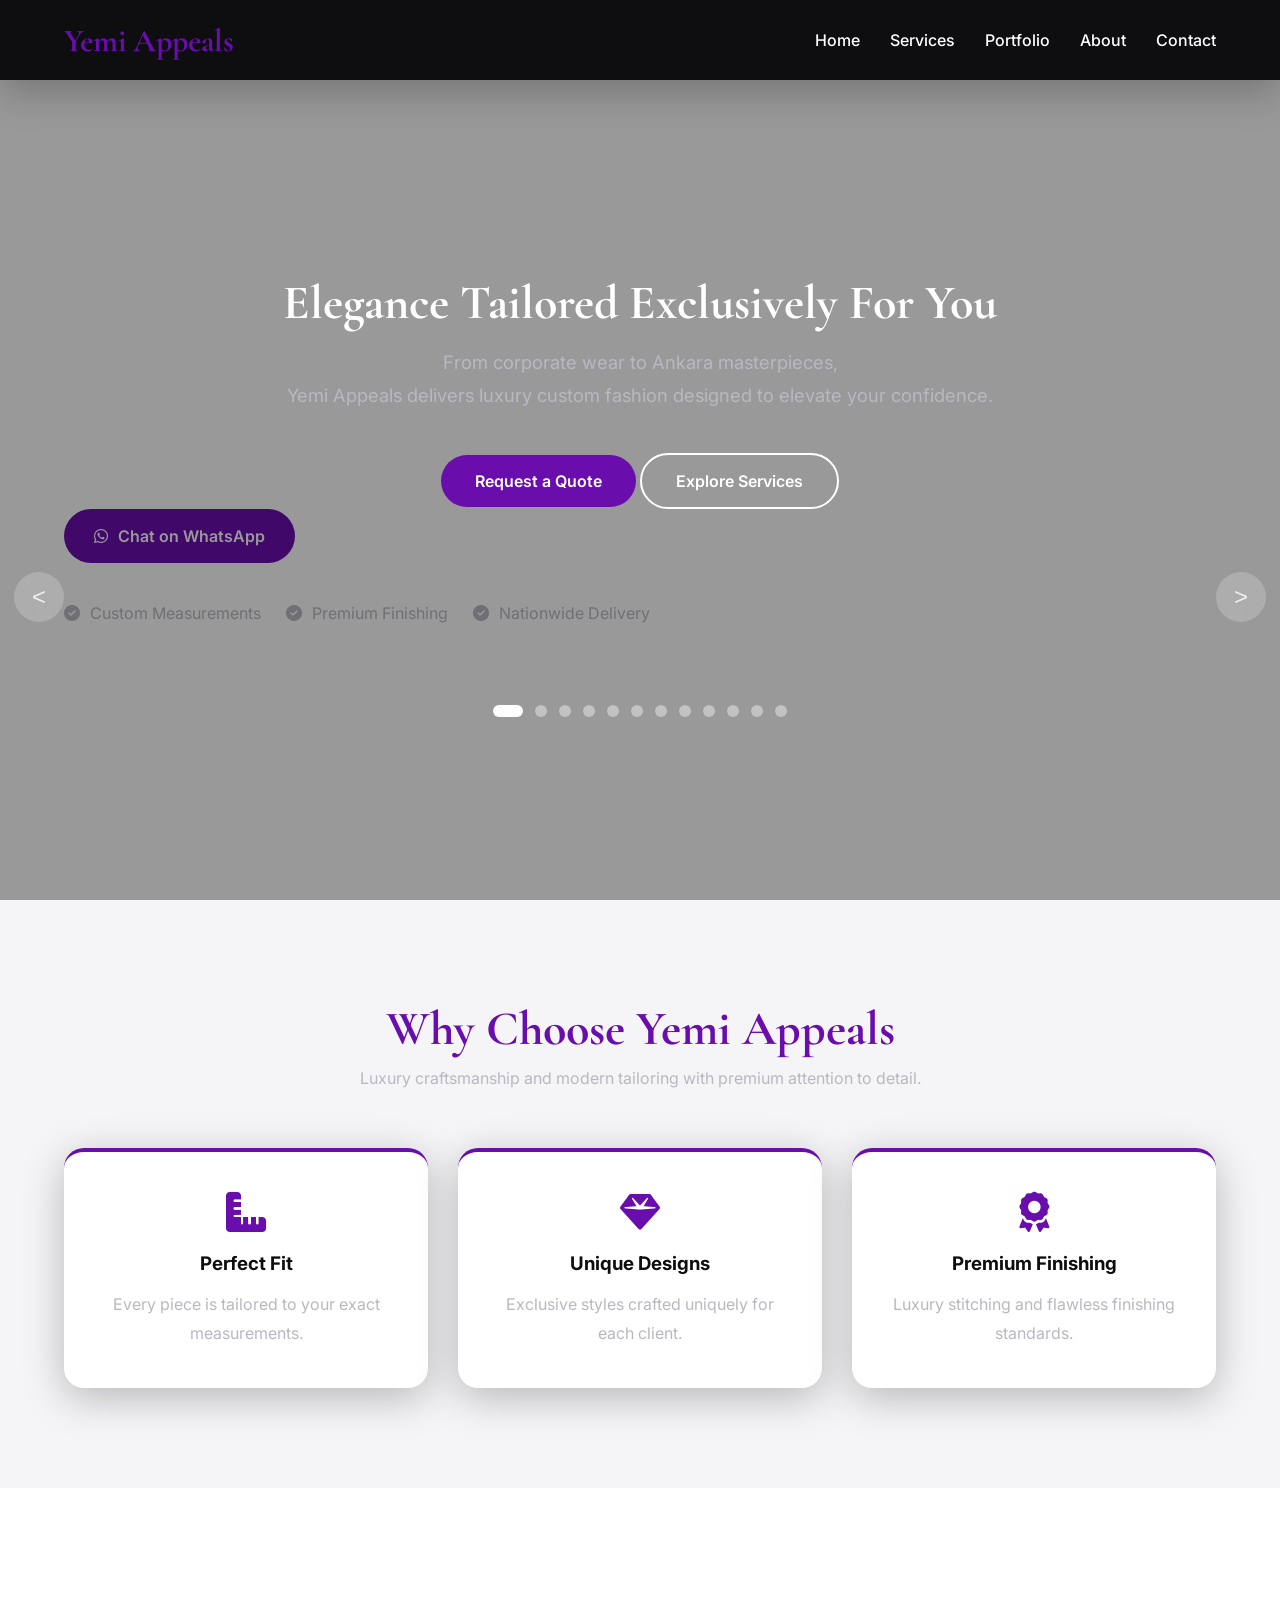
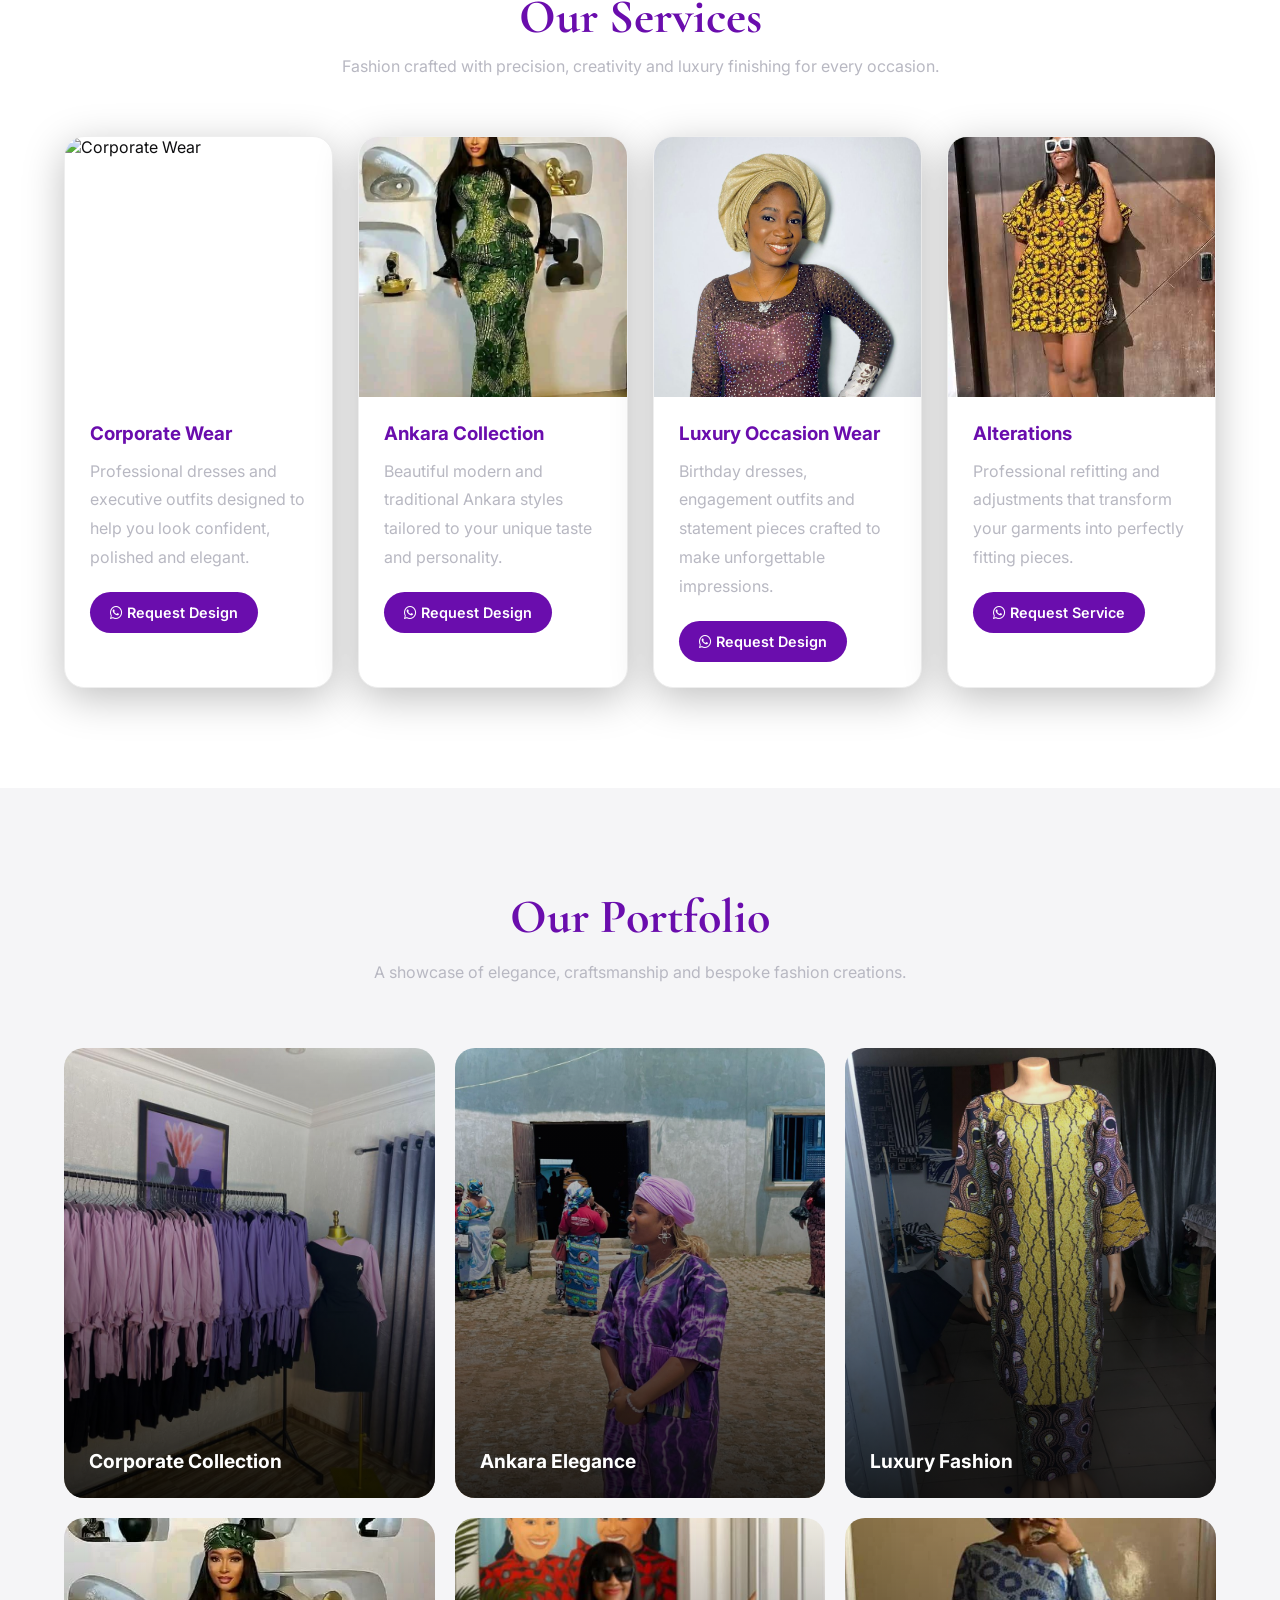
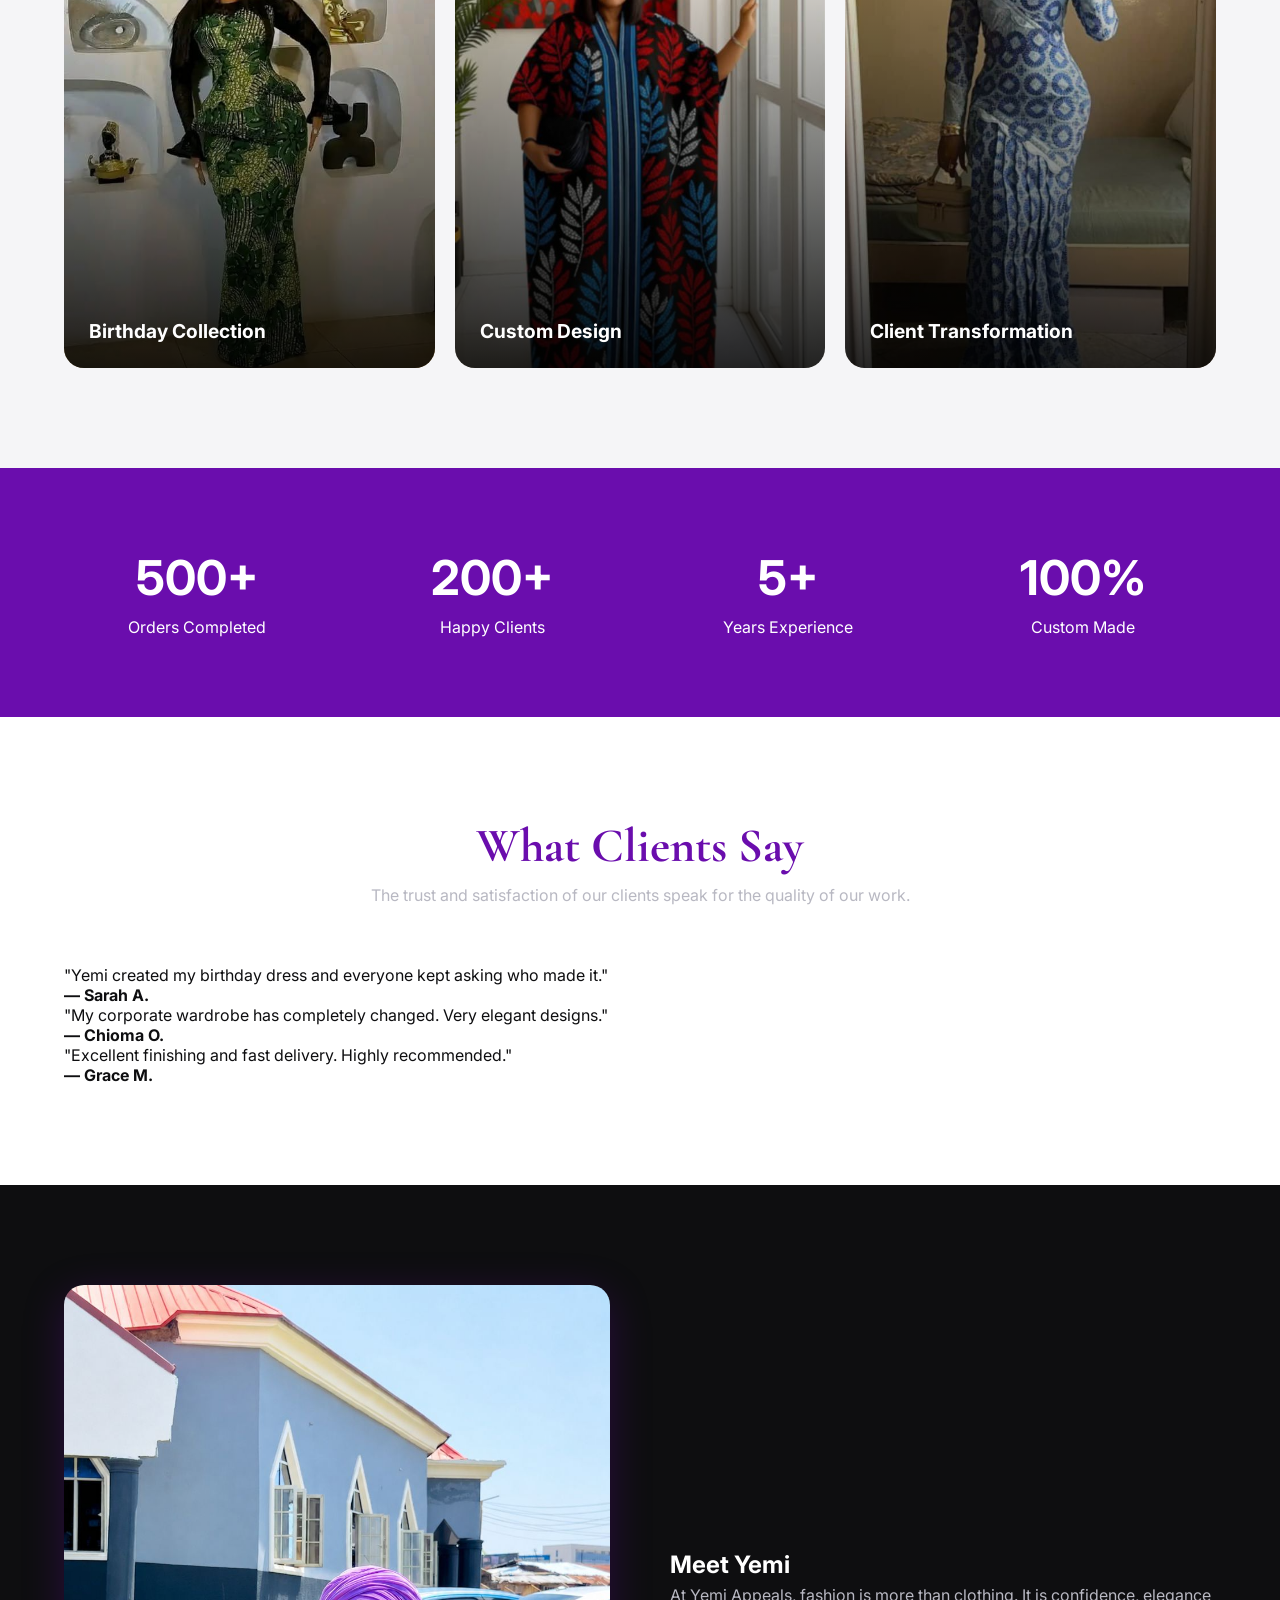
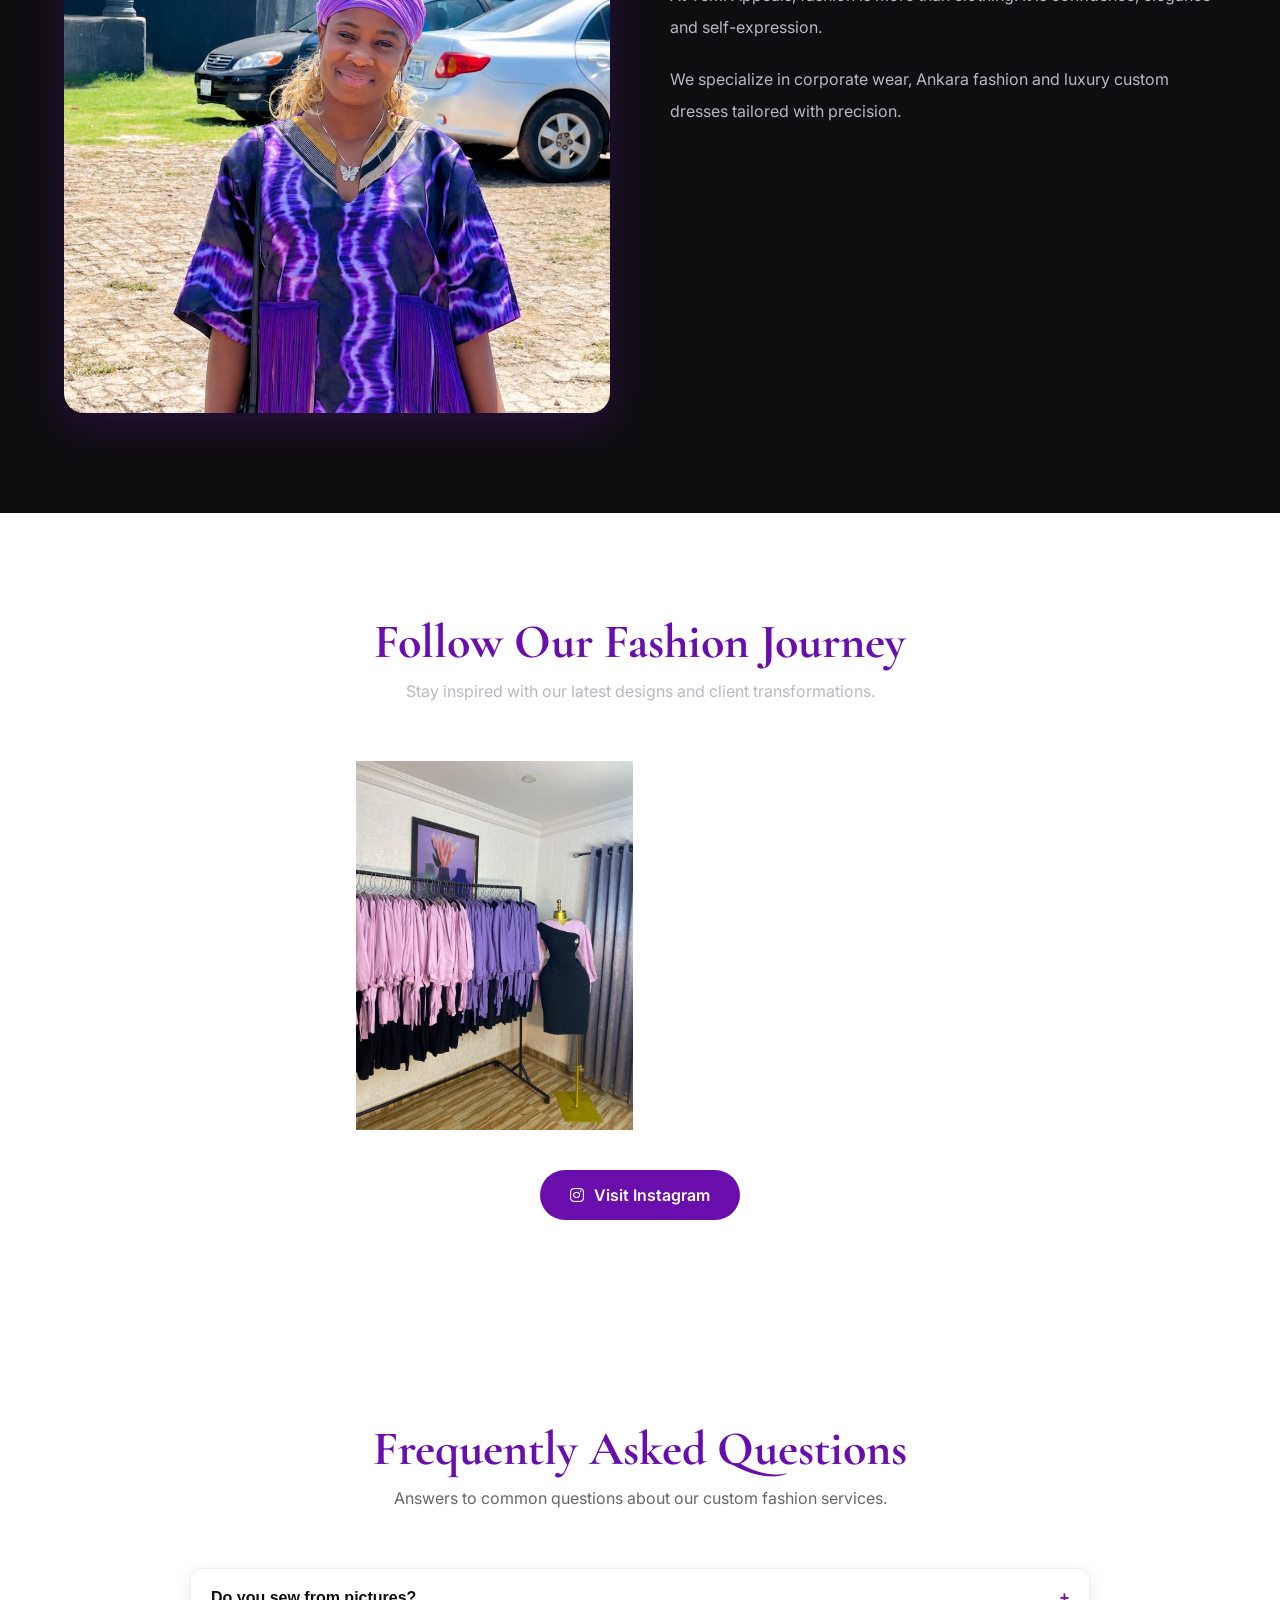
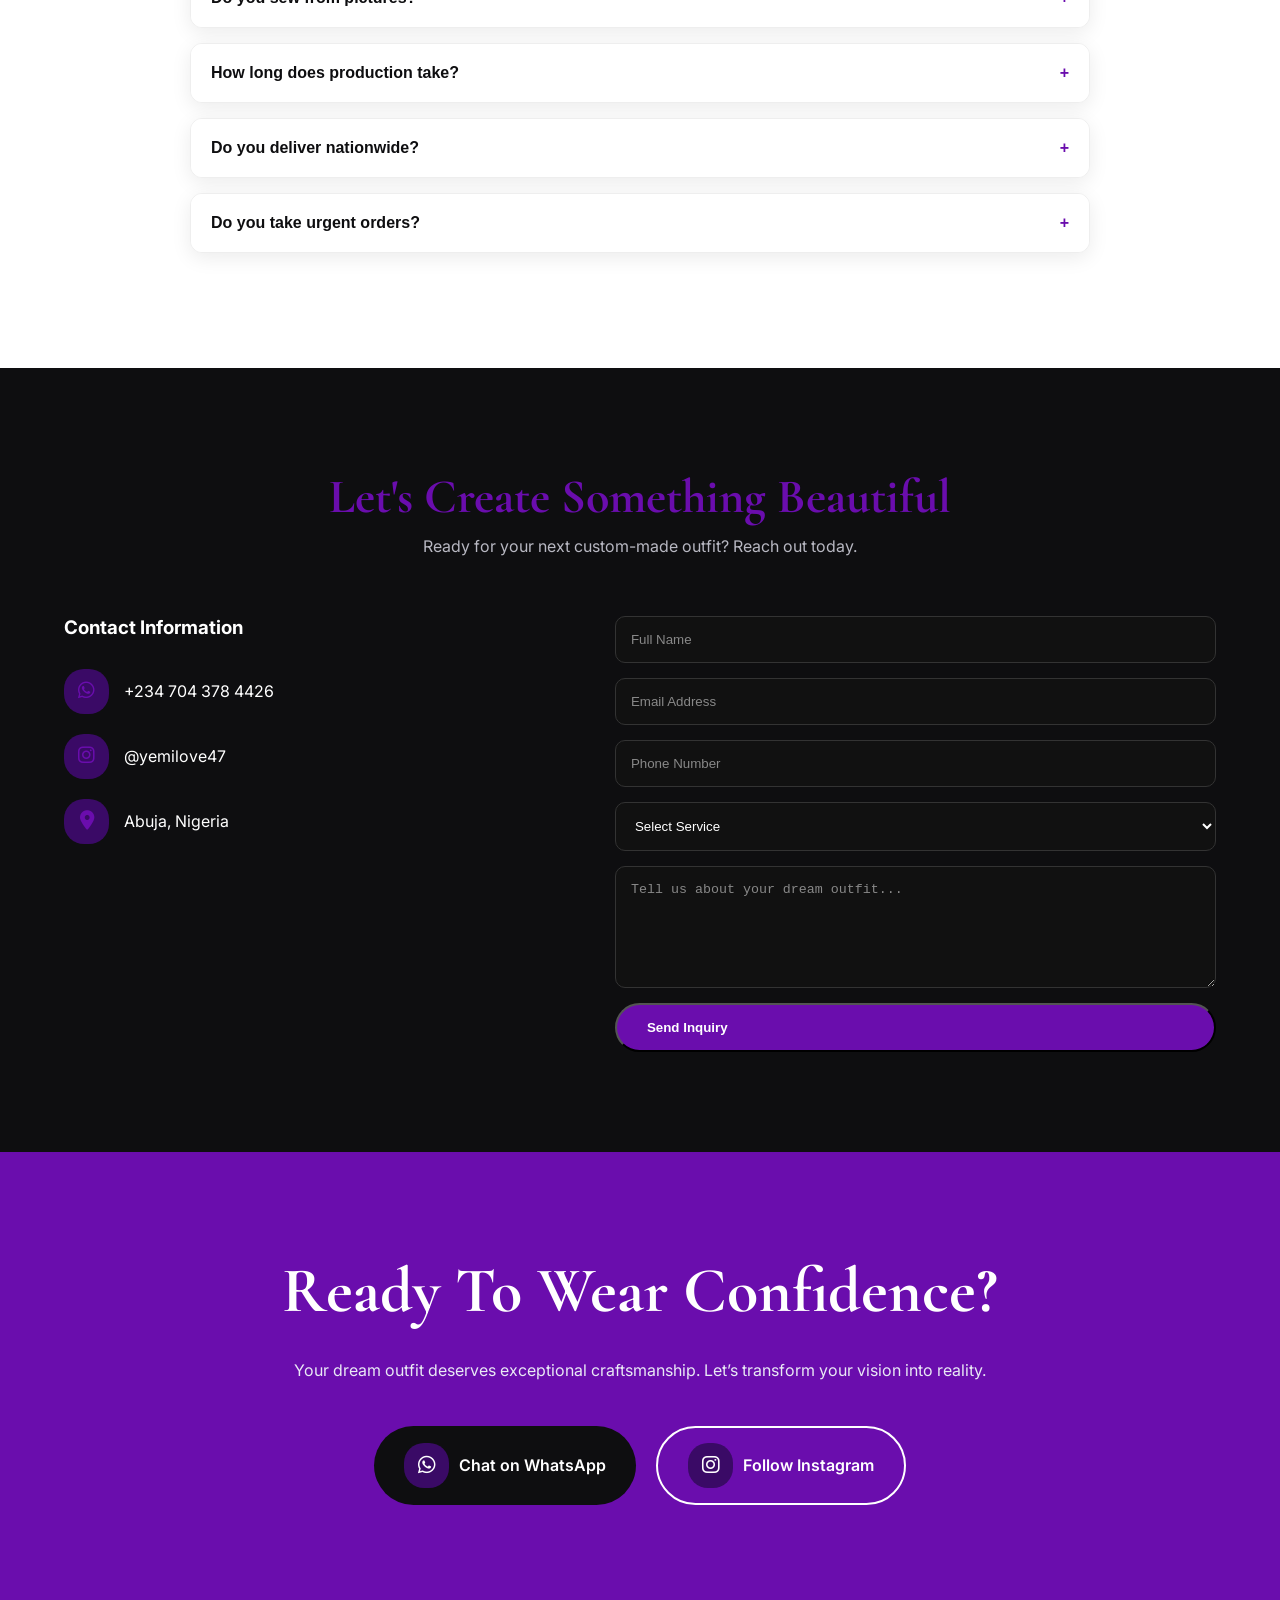
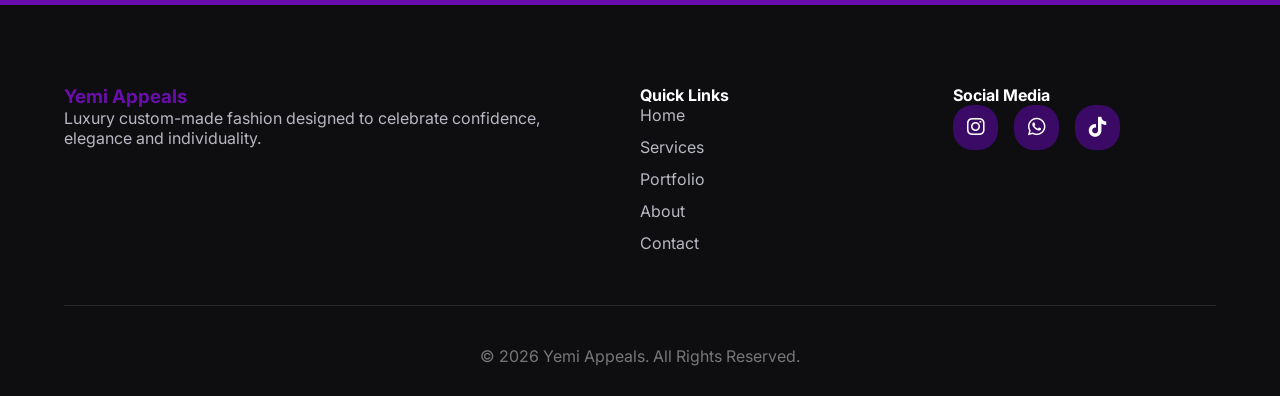
==== index.html @ 3321c50b "rename yemi_appeale.html to index.html for github pages" ====
<!DOCTYPE html>
<html lang="en">
<head>

<meta charset="UTF-8">
<meta name="viewport" content="width=device-width, initial-scale=1.0">

<title>Yemi Appeals | Custom Dresses, Corporate Wear & Ankara Fashion</title>

<meta name="description"
content="Luxury custom-made dresses, corporate outfits, Ankara styles and special occasion fashion. Crafted with precision, elegance and confidence by Yemi Appeals.">

<meta name="keywords"
content="Custom Dresses Abuja, Ankara Fashion, Corporate Wear, Fashion Designer Nigeria, Bespoke Dresses">

<meta name="author" content="Yemi Appeals">

<link rel="preconnect" href="https://fonts.googleapis.com">
<link rel="preconnect" href="https://fonts.gstatic.com" crossorigin>

<link href="https://fonts.googleapis.com/css2?family=Cormorant+Garamond:wght@400;500;600;700&family=Inter:wght@300;400;500;600;700&display=swap" rel="stylesheet">

<link rel="stylesheet"
href="https://cdnjs.cloudflare.com/ajax/libs/font-awesome/6.5.2/css/all.min.css">
<link rel="stylesheet" href="style.css">
<style>



</style>
</head>

<body>

<!-- HEADER -->
<header>
<div class="container navbar">

<a href="#" class="logo">
Yemi Appeals
</a>

<nav class="nav-links" id="navLinks">

<a href="#home">Home</a>
<a href="#services">Services</a>
<a href="#portfolio">Portfolio</a>
<a href="#about">About</a>
<a href="#contact">Contact</a>

</nav>

<div class="menu-toggle" id="menuBtn">
<i class="fas fa-bars"></i>
</div>

</div>
</header>

<!-- HERO -->
<section class="hero" id="home">
<div class="hero-bg"></div>
<div class="container">
<div class="hero-content">
<h1>Elegance Tailored Exclusively For You</h1>
<p>From corporate wear to Ankara masterpieces, <br> Yemi Appeals delivers luxury custom fashion designed to elevate your confidence. </p>

    <!--controls-->
    <button class="arrow prev" id="prevBtn" > < </button>
    <button class="arrow next" id="nextBtn" > > </button>
    <div class="dots" id="dots"></div>

    <!-- Hero CTA -->
    <div class="hero-cta-wrap center-cta">
      <a href="#contact" class="btn btn-primary hero-cta">Request a Quote</a>
      <a href="#services" class="btn btn-secondary hero-cta">Explore Services</a>
    </div>

</div>

<div class="hero-buttons">

<a href="https://wa.me/2347043784426" class="btn btn-primary">
<i class="fab fa-whatsapp"></i>
Chat on WhatsApp
</a>

<a href="https://www.instagram.com/yemilove47?igsh=MWl0ZXhqbjRjYTZtZQ==&utm_source=ig_contact_invite" class="btn btn-secondary">
<i class="fab fa-instagram"></i>
View Instagram
</a>

</div>

<div class="hero-trust">

<span><i class="fas fa-check-circle"></i> Custom Measurements</span>
<span><i class="fas fa-check-circle"></i> Premium Finishing</span>
<span><i class="fas fa-check-circle"></i> Nationwide Delivery</span>

</div>

</div>

</section>

<!-- FEATURES --> 
<section class="features">

<div class="container">

<div class="section-title">

<h2>Why Choose Yemi Appeals</h2>

<p>Luxury craftsmanship and modern tailoring with premium attention to detail.</p>

</div>

<div class="feature-grid">

<div class="feature-card">
<i class="fas fa-ruler-combined"></i>
<h3>Perfect Fit</h3>
<p>Every piece is tailored to your exact measurements.</p>
</div>

<div class="feature-card">
<i class="fas fa-gem"></i>
<h3>Unique Designs</h3>
<p>Exclusive styles crafted uniquely for each client.</p>
</div>

<div class="feature-card">
<i class="fas fa-award"></i>
<h3>Premium Finishing</h3>
<p>Luxury stitching and flawless finishing standards.</p>
</div>

</div>

</div>

</section>
<!-- ======================
SERVICES
====================== -->

<section id="services">

<div class="container">

<div class="section-title">

<h2>
Our Services
</h2>

<p>
Fashion crafted with precision, creativity and luxury finishing for every occasion.
</p>

</div>

<div class="services-grid">

<div class="service-card">

<div class="service-image">
<img src="images/corporate1.jpg" alt="Corporate Wear">
</div>

<div class="service-content">

<h3>Corporate Wear</h3>

<p>
Professional dresses and executive outfits designed to help you look confident, polished and elegant.
</p>

<a href="https://wa.me/2347043784426" class="whatsapp-btn">
<i class="fab fa-whatsapp"></i>
Request Design
</a>

</div>

</div>

<div class="service-card">

<div class="service-image">
<img src="images/blouse&skirt 2.jpg" alt="Ankara Fashion">
</div>

<div class="service-content">

<h3>Ankara Collection</h3>

<p>
Beautiful modern and traditional Ankara styles tailored to your unique taste and personality.
</p>

<a href="https://wa.me/2347043784426" class="whatsapp-btn">
<i class="fab fa-whatsapp"></i>
Request Design
</a>

</div>

</div>

<div class="service-card">

<div class="service-image">
<img src="images/stone-dress.jpg" alt="Luxury Dresses">
</div>

<div class="service-content">

<h3>Luxury Occasion Wear</h3>

<p>
Birthday dresses, engagement outfits and statement pieces crafted to make unforgettable impressions.
</p>

<a href="https://wa.me/2347043784426" class="whatsapp-btn">
<i class="fab fa-whatsapp"></i>
Request Design
</a>

</div>

</div>

<div class="service-card">

<div class="service-image">
<img src="images/shortbubu.jpg" alt="Alterations">
</div>

<div class="service-content">

<h3>Alterations</h3>

<p>
Professional refitting and adjustments that transform your garments into perfectly fitting pieces.
</p>

<a href="https://wa.me/2347043784426" class="whatsapp-btn">
<i class="fab fa-whatsapp"></i>
Request Service
</a>

</div>

</div>

</div>

</div>

</section>

<!-- ======================
PORTFOLIO
====================== -->

<section class="portfolio bg-dark" id="portfolio">

<div class="container">

<div class="section-title">

<h2>
Our Portfolio
</h2>

<p class="muted">A showcase of elegance, craftsmanship and bespoke fashion creations.</p>

</div>

<div class="portfolio-grid">

<div class="portfolio-item">
<img src="images/corporate2.jpg" alt="Corporate Collection">
<div class="portfolio-overlay">
<h4>Corporate Collection</h4>
</div>
</div>

<div class="portfolio-item">
<img src="images/bubugown2.jpg" alt="Ankara Collection">
<div class="portfolio-overlay">
<h4>Ankara Elegance</h4>
</div>
</div>

<div class="portfolio-item">
<img src="images/blouse&skirt1 .jpg" alt="Luxury Fashion">
<div class="portfolio-overlay">
<h4>Luxury Fashion</h4>
</div>
</div>

<div class="portfolio-item">
<img src="images/blouse&skirt 2.jpg" alt="Event Dress">
<div class="portfolio-overlay">
<h4>Birthday Collection</h4>
</div>
</div>

<div class="portfolio-item">
<img src="images/bubugown1.jpg" alt="Custom Design">
<div class="portfolio-overlay">
<h4>Custom Design</h4>
</div>
</div>

<div class="portfolio-item">
<img src="images/straightgown.jpg" alt="Client Transformation">
<div class="portfolio-overlay">
<h4>Client Transformation</h4>
</div>
</div>

</div>

</div>

</section>

<!-- ======================
STATISTICS
====================== -->

<section class="stats-section">

<div class="container">

<div class="stats-grid" style="text-align:center;">

<div>
<h2 class="stat-number">500+</h2>
<p>Orders Completed</p>
</div>

<div>
<h2 class="stat-number">200+</h2>
<p>Happy Clients</p>
</div>

<div>
<h2 class="stat-number">5+</h2>
<p>Years Experience</p>
</div>

<div>
<h2 class="stat-number">100%</h2>
<p>Custom Made</p>
</div>

</div>

</div>

</section>

<!-- ======================
TESTIMONIALS
====================== -->

<section id="testimonials">

<div class="container">

<div class="section-title">

<h2>
What Clients Say
</h2>

<p>
The trust and satisfaction of our clients speak for the quality of our work.
</p>

</div>

<div class="testimonial-slider">

<div class="testimonial active">
<p>"Yemi created my birthday dress and everyone kept asking who made it."</p>
<h4>— Sarah A.</h4>
</div>

<div class="testimonial">
<p>"My corporate wardrobe has completely changed. Very elegant designs."</p>
<h4>— Chioma O.</h4>
</div>

<div class="testimonial">
<p>"Excellent finishing and fast delivery. Highly recommended."</p>
<h4>— Grace M.</h4>
</div>

</div>

</div>

</section>

<!-- ======================
ABOUT SECTION
====================== -->

<section id="about" class="bg-dark">

<div class="container">

<div class="about-grid">

<div>
<img src="images/yemi.jpg" alt="Yemi Appeals" class="about-image">
</div>

<div>

<h2>Meet Yemi</h2>

<p class="muted" style="line-height:2; margin-bottom:20px;">
At Yemi Appeals, fashion is more than clothing. It is confidence, elegance and self-expression.
</p>

<p class="muted" style="line-height:2; margin-bottom:20px;">We specialize in corporate wear, Ankara fashion and luxury custom dresses tailored with precision.</p>

</div>

</div>

</div>

</section>

<!-- ======================
INSTAGRAM
====================== -->

<section>

<div class="container">

<div class="section-title">

<h2>Follow Our Fashion Journey</h2>

<p>
Stay inspired with our latest designs and client transformations.
</p>

</div>

<div class="instagram-grid">

<img src="images/corporate1.jpg" alt="">
<img src="images/corporate2.jpg" alt="">
<img src="images/corporate3.jpg" alt="">
<img src="images/corporate4.jpg" alt="">

</div>

<div class="center-cta">

<a href="https://www.instagram.com/yemilove47?igsh=MWl0ZXhqbjRjYTZtZQ==&utm_source=ig_contact_invite" class="btn btn-primary">
<i class="fab fa-instagram"></i>
Visit Instagram
</a>

</div>

</div>

</section>
<!-- ======================
FAQ SECTION
====================== -->

<section id="faq" class="faq-section">

<div class="container">

<div class="section-title">

<h2>Frequently Asked Questions</h2>

<p style="color:#666;">
Answers to common questions about our custom fashion services.
</p>

</div>

<div class="faq-container">

<div class="faq-item">

<button class="faq-question">
Do you sew from pictures?
<span style="color:#6A0DAD;">+</span>
</button>

<div class="faq-answer">
<p>
Yes. You can send inspiration photos via WhatsApp and we will create a custom version tailored to your measurements.
</p>
</div>

</div>

<div class="faq-item">

<button class="faq-question">
How long does production take?
<span style="color:#6A0DAD;">+</span>
</button>

<div class="faq-answer">
<p>
Production time depends on the complexity of the design. Delivery timelines are confirmed before production starts.
</p>
</div>

</div>

<div class="faq-item">

<button class="faq-question">
Do you deliver nationwide?
<span style="color:#6A0DAD;">+</span>
</button>

<div class="faq-answer">
<p>
Yes. We deliver across Nigeria through trusted delivery partners.
</p>
</div>

</div>

<div class="faq-item">

<button class="faq-question">
Do you take urgent orders?
<span style="color:#6A0DAD;">+</span>
</button>

<div class="faq-answer">
<p>
Yes, depending on availability and complexity of the order.
</p>
</div>

</div>

</div>

</div>

</section>

<!-- ======================
CONTACT SECTION
====================== -->

<section id="contact" style="background:#0E0E10; color:white; padding:100px 0;">

<div class="container">

<div class="section-title">

<h2 style="color:#6A0DAD;">
Let's Create Something Beautiful
</h2>

<p style="color:#B8B8C2;">
Ready for your next custom-made outfit? Reach out today.
</p>

</div>

<div class="contact-wrapper">

<div class="contact-info">

<h3 style="color:white;">Contact Information</h3>

<div class="contact-item">
<i class="fab fa-whatsapp icon" style="color:#6A0DAD;"></i>
<span>+234 704 378 4426</span>
</div>

<div class="contact-item">
<i class="fab fa-instagram icon" style="color:#6A0DAD;"></i>
<span>@yemilove47</span>
</div>

<div class="contact-item">
<i class="fas fa-location-dot icon" style="color:#6A0DAD;"></i>
<span>Abuja, Nigeria</span>
</div>

</div>

<form class="contact-form">

<input type="text" placeholder="Full Name" required>
<input type="email" placeholder="Email Address" required>
<input type="tel" placeholder="Phone Number" required>

<select required>
<option value="">Select Service</option>
<option>Corporate Wear</option>
<option>Ankara Fashion</option>
<option>Occasion Dress</option>
<option>Alterations</option>
</select>

<textarea rows="6" placeholder="Tell us about your dream outfit..." required></textarea>

<button type="submit" class="btn btn-primary" style="background:#6A0DAD;">
Send Inquiry
</button>

</form>

</div>

</div>

</section>

<!-- ======================
FINAL CTA
====================== -->

<section style="
background:#6A0DAD;
color:white;
text-align:center;
padding:100px 20px;
">

<div class="container">

<h2 style="
font-family:'Cormorant Garamond',serif;
font-size:4rem;
margin-bottom:25px;
">

Ready To Wear Confidence?

</h2>

<p style="
max-width:700px;
margin:auto;
line-height:2;
margin-bottom:40px;
color:#E9E9F5;
">

Your dream outfit deserves exceptional craftsmanship. Let’s transform your vision into reality.

</p>

<div style="
display:flex;
justify-content:center;
gap:20px;
flex-wrap:wrap;
">

<a href="https://wa.me/2347043784426" class="btn btn-primary" style="background:#0E0E10;">
<i class="fab fa-whatsapp icon"></i>
Chat on WhatsApp
</a>

<a href="https://www.instagram.com/yemilove47?igsh=MWl0ZXhqbjRjYTZtZQ==&utm_source=ig_contact_invite" class="btn btn-secondary">
<i class="fab fa-instagram icon"></i>
Follow Instagram
</a>

</div>

</div>

</section>

<!-- ======================
FOOTER
====================== -->

<footer style="background:#0E0E10; color:white; padding:80px 0 30px;">

<div class="container">

<div class="footer-grid">

<div>

<h3 style="color:#6A0DAD;">Yemi Appeals</h3>

<p style="color:#B8B8C2;">
Luxury custom-made fashion designed to celebrate confidence, elegance and individuality.
</p>

</div>

<div>

<h4>Quick Links</h4>

<ul>

<li><a href="#home">Home</a></li>
<li><a href="#services">Services</a></li>
<li><a href="#portfolio">Portfolio</a></li>
<li><a href="#about">About</a></li>
<li><a href="#contact">Contact</a></li>

</ul>

</div>


<div>

<h4>Social Media</h4>

<ul>

<li>
<a href="https://www.instagram.com/yemilove47?igsh=MWl0ZXhqbjRjYTZtZQ==&utm_source=ig_contact_invite" >
<i class="fab fa-instagram icon "></i>

</a></li>
<li>
<a href="https://wa.me/2347043784426">
<i class="fab fa-whatsapp icon"></i>
</a></li>

<li>
<a href="#">
<i class="fab fa-tiktok icon"></i>
</a></li>

</ul>

</div>
</div>

<div class="copyright">

© 2026 Yemi Appeals. All Rights Reserved.

</div>

</div>

</footer>

<!-- ======================
JAVASCRIPT (UNCHANGED)
====================== -->

<script >
const images = [
  'images/corporate1.jpg',
  'images/corporate2.jpg',
  'images/corporate3.jpg',
  'images/corporate4.jpg',
  'images/blouse&skirt1 .jpg',
  'images/blouse&skirt 2.jpg',
  'images/bubugown1.jpg',
  'images/bubugown2.jpg',
  'images/Short-gown.jpg',
  'images/shortbubu.jpg',
  'images/stone-dress.jpg',
  'images/straightgown.jpg'
];

let currentSlide = 0;
const heroBg = document.querySelector('.hero-bg');
const dotsContainer = document.getElementById('dots');

// Create dots
images.forEach((_, i) => {
  const dot = document.createElement('div');
  dot.classList.add('dot');
  if (i === 0) dot.classList.add('active');
  dot.addEventListener('click', () => goToSlide(i));
  dotsContainer.appendChild(dot);
});

const dots = document.querySelectorAll('.dot');

function showSlide(index) {
  heroBg.style.backgroundImage = `url('${images[index]}')`;
  dots.forEach(d => d.classList.remove('active'));
  dots[index].classList.add('active');
  currentSlide = index;
}

function changeSlide(direction) {
  currentSlide += direction;
  if (currentSlide >= images.length) currentSlide = 0;
  if (currentSlide < 0) currentSlide = images.length - 1;
  showSlide(currentSlide);
}

function goToSlide(index) {
  showSlide(index);
}

// Arrow clicks
document.getElementById('prevBtn').addEventListener('click', () => changeSlide(-1));
document.getElementById('nextBtn').addEventListener('click', () => changeSlide(1));

// Auto-slide every 5 seconds
setInterval(() => changeSlide(1), 5000);

// Show first image on load
showSlide(0);


/* FAQ */
document.querySelectorAll(".faq-question")
.forEach(question=>{

question.addEventListener("click",()=>{

const answer =
question.nextElementSibling;

if(answer.style.maxHeight){
answer.style.maxHeight = null;
}else{
answer.style.maxHeight =
answer.scrollHeight + "px";
}

});

});

/* CONTACT FORM */
document.querySelector(".contact-form")
.addEventListener("submit",function(e){

e.preventDefault();

alert("Thank you for your inquiry. We will contact you shortly.");

this.reset();

});

/* MOBILE MENU */
const menuBtn =
document.getElementById("menuBtn");

const navLinks =
document.getElementById("navLinks");

menuBtn.addEventListener("click",()=>{

navLinks.classList.toggle("active");

});

</script>
</body>
</html>
---- style.css ----
/* ==========================
   GLOBAL STYLES (PURPLE / BLACK / WHITE THEME)
========================== */

:root{
    --purple:#6A0DAD;
    --purple-dark:#3A0A66;
    --black:#0E0E10;
    --white:#FFFFFF;
    --gray:#B8B8C2;
    --soft:#F5F5F7;
    --shadow:0 10px 40px rgba(0,0,0,.25);
}

*{
    margin:0;
    padding:0;
    box-sizing:border-box;
}

html{
    scroll-behavior:smooth;
}

body{
    font-family:'Inter',sans-serif;
    background:var(--white);
    color:var(--black);
    overflow-x:hidden;
}

/* ==========================
   UTILITY
========================== */

img{
    width:100%;
    display:block;
}

a{
    text-decoration:none;
}

.container{
    width:90%;
    max-width:1200px;
    margin:auto;
}

section{
    padding:100px 0;
}

.section-title{
    text-align:center;
    margin-bottom:60px;
}

.section-title h2{
    font-family:'Cormorant Garamond',serif;
    font-size:3rem;
    color:var(--purple);
    margin-bottom:10px;
}

.section-title p{
    color:var(--gray);
    max-width:700px;
    margin:auto;
}

/* ==========================
   BUTTONS
========================== */

.btn{
    display:inline-flex;
    align-items:center;
    gap:10px;
    padding:15px 30px;
    border-radius:50px;
    transition:.3s;
    font-weight:600;
}

.btn-primary{
    background:var(--purple);
    color:white;
}

.btn-primary:hover{
    background:var(--purple-dark);
    transform:translateY(-3px);
}

.btn-secondary{
    background:transparent;
    border:2px solid var(--white);
    color:white;
}

.btn-secondary:hover{
    background:white;
    color:black;
}
.icon {
    display: flex;
    gap: 16px;
    width: 45px;
    height: 45px;
    border-radius: 20px;
    background: #3A0A66;
    align-items: center;
    justify-content: center;
    color: #FFFFFF;
    font-size: 20px;
    text-decoration: none;
    transition: all 0.3s ease;
}

/* ==========================
   NAVBAR
========================== */

header{
    position:fixed;
    top:0;
    left:0;
    width:100%;
    z-index:1000;
    background:var(--black);
    box-shadow:var(--shadow);
}

.navbar{
    display:flex;
    justify-content:space-between;
    align-items:center;
    height:80px;
}

.logo{
    font-family:'Cormorant Garamond',serif;
    font-size:2rem;
    font-weight:700;
    color:var(--purple);
}

.nav-links{
    display:flex;
    gap:30px;
}

.nav-links a{
    color:var(--white);
    font-weight:500;
    transition:.3s;
}

.nav-links a:hover{
    color:var(--purple);
}

.menu-toggle{
    display:none;
    font-size:1.6rem;
    cursor:pointer;
    color:white;
}

/* ==========================
   HERO SECTION
========================== */

.hero{
    position: relative;
    min-height:100vh;
    display:flex;
    align-items:center;
    color: white;
    text-align: center;
    overflow: hidden;
}
.hero-bg{
    position: absolute;
    top: 0;
    left: 0;
    width: 100%;
    height: 100%;
    background-size:cover;
    background-position:center;
    transition: background-image 0.8s ease-in-out;
    z-index: 1;
}
.hero::after{
    content: '';
    position: absolute;
    top: 0; left: 0;
    height: 100%;
    width: 100%;
    background: rgba(0,0,0,0.4);
    z-index: 2;
}

.hero-content{
    position: relative;
    z-index: 3;
}

.hero h1{
    font-family:'Cormorant Garamond',serif;
    font-size:3rem;
    line-height:1.1;
    margin-bottom:1rem;
}

.hero-content p{
    font-size:1.15rem;
    line-height:1.8;
    margin-bottom:35px;
    color:var(--gray);
}

.hero-buttons{
    display:flex;
    flex-wrap:wrap;
    gap:15px;
    margin-bottom:40px;
}

.hero-trust{
    display:flex;
    flex-wrap:wrap;
    gap:25px;
}

.hero-trust span{
    display:flex;
    align-items:center;
    gap:10px;
    color:var(--gray);
}

.arrow{
    position: absolute;
    top: 20rem;
    transform: translateY(-50%);
    background: rgba(255,255,255,0.2);
    border: none;
    width: 50px;
    height: 50px;
    border-radius: 50%;
    color: #eee;
    font-size: 24px;
    cursor: pointer;
    z-index: 3;
    transition: all 0.3s ease;
    backdrop-filter: blur(10px);
}
.arrow:hover{
    background: rgba(255,255,255,0.3);
    transform: translateY(-50%) scale(1.1);
}
.prev{
    left: -50px;
}
.next{
    right: -50px;
}
.dots {
    position: absolute;
    bottom: -13rem;
    left: 50%;
    transform: translateX(-50%);
    display: flex;
    gap: 12px;
    z-index: 3;
}
.dot {
    width: 12px;
    height: 12px;
    border-radius: 50%;
    background: rgba(255,255,255,0.4);
    cursor: pointer;
    transition: all 0.3s ease;
}
.dot.active{
    background: white;
    border-radius: 6px;
    width: 30px;
}
/*mobile slide*/
@media (max-width:768px) {
    .arrow{width: 40px; height: 40px; font-size: 18px;}
    .arrow.prev{left: 15px;}
    .arrow.next{left: 15px;}
}




/* ==========================
   FEATURES
========================== */

.features{
    background:var(--soft);
}

.feature-grid{
    display:grid;
    grid-template-columns:repeat(3,1fr);
    gap:30px;
}

.feature-card{
    background:white;
    padding:40px;
    text-align:center;
    border-radius:20px;
    box-shadow:var(--shadow);
    border-top:4px solid var(--purple);
}

.feature-card i{
    font-size:2.5rem;
    color:var(--purple);
    margin-bottom:20px;
}

.feature-card h3{
    margin-bottom:15px;
    color:var(--black);
}

.feature-card p{
    color:var(--gray);
    line-height:1.8;
}

/* ==========================
   SERVICES
========================== */

.services-grid{
    display:grid;
    grid-template-columns:repeat(4,1fr);
    gap:25px;
}

.service-card{
    background:white;
    overflow:hidden;
    border-radius:20px;
    box-shadow:var(--shadow);
    transition:.4s;
    border:1px solid #eee;
}

.service-card:hover{
    transform:translateY(-10px);
    border-color:var(--purple);
}

.service-image{
    height:260px;
    overflow:hidden;
}

.service-image img{
    height:100%;
    object-fit:cover;
}

.service-content{
    padding:25px;
}

.service-content h3{
    margin-bottom:12px;
    color:var(--purple);
}

.service-content p{
    color:var(--gray);
    line-height:1.8;
    margin-bottom:20px;
}

.whatsapp-btn{
    display:inline-block;
    background:var(--purple);
    color:white;
    padding:12px 20px;
    border-radius:30px;
    font-size:.9rem;
    font-weight:600;
}

/* Extracted section and utility classes (moved from inline HTML) */
.bg-dark{
    background:var(--black);
    color:var(--white);
}

.muted{ color:var(--gray); line-height:2; margin-bottom:20px; }

.stats-section{
    background:var(--purple);
    color:var(--white);
    padding:80px 0;
}
.stat-number{
    font-size:3rem;
    color:var(--white);
    margin-bottom:10px;
}

.stats-grid{
    display:grid;
    grid-template-columns:repeat(4,1fr);
    gap:30px;
    text-align:center;
}

.btn-dark{
    background:var(--black);
    color:var(--white);
}

.final-cta h2{
    font-family:'Cormorant Garamond',serif;
    font-size:4rem;
    margin-bottom:25px;
}

.instagram-grid{
    display:grid;
    grid-template-columns:repeat(4,1fr);
    gap:15px;
}

.final-cta{
    background:var(--purple);
    color:var(--white);
    text-align:center;
    padding:100px 20px;
}

.final-cta p{ max-width:700px; margin:auto; line-height:2; margin-bottom:40px; color:#E9E9F5; }

.site-footer{ background:var(--black); color:var(--white); padding:80px 0 30px; }

.site-footer h3{ color:var(--purple); }

.site-footer p{ color:var(--gray); }
.site-footer{
    background:var(--black);
    color:var(--white);
    padding:80px 0 30px;
}

.hero-cta{
    padding:16px 34px;
    border-radius:50px;
}

.about-grid{
    display:grid;
    grid-template-columns:1fr 1fr;
    gap:60px;
    align-items:center;
}

.about-image{
    border-radius:20px;
    box-shadow:0 10px 40px rgba(106,13,173,.3);
    width:100%;
    display:block;
}

.center-cta{ text-align:center; margin-top:40px; }

.faq-section{ background:var(--white); padding:100px 0; }

.faq-question span{ color:var(--purple); }

.icon--accent{ color:var(--purple); }

.whatsapp-btn:hover{
    background:var(--purple-dark);
}

/* ==========================
   PORTFOLIO
========================== */

.portfolio{
    background:var(--soft);
}

.portfolio-grid{
    display:grid;
    grid-template-columns:repeat(3,1fr);
    gap:20px;
}

.portfolio-item{
    position:relative;
    overflow:hidden;
    border-radius:20px;
}

.portfolio-item img{
    height:450px;
    object-fit:cover;
    transition:.5s;
}

.portfolio-item:hover img{
    transform:scale(1.08);
}

.portfolio-overlay{
    position:absolute;
    inset:0;
    background:linear-gradient(
    transparent,
    rgba(0,0,0,.85));
    display:flex;
    align-items:flex-end;
    padding:25px;
}

.portfolio-overlay h4{
    color:white;
    font-size:1.2rem;
}

/* ==========================
   RESPONSIVE
========================== */

@media(max-width:1100px){

.services-grid{
grid-template-columns:repeat(2,1fr);
}

.feature-grid{
grid-template-columns:repeat(2,1fr);
}

.portfolio-grid{
grid-template-columns:repeat(2,1fr);
}

}

@media(max-width:768px){

.hero-content h1{
font-size:3rem;
}

.nav-links{
position:absolute;
top:80px;
left:-100%;
width:100%;
background:var(--black);
flex-direction:column;
padding:30px;
transition:.4s;
}

.nav-links.active{
left:0;
}

.menu-toggle{
display:block;
}

.services-grid,
.feature-grid,
.portfolio-grid{
grid-template-columns:1fr;
}

section{
padding:70px 0;
}

}


/* ======================
EXTRA STYLES (UPDATED)
====================== */

.faq-container{
max-width:900px;
margin:auto;
}

.faq-item{
background:#ffffff;
margin-bottom:15px;
border-radius:12px;
overflow:hidden;
box-shadow:0 5px 20px rgba(0,0,0,.08);
border:1px solid #eee;
}

.faq-question{
width:100%;
padding:20px;
border:none;
background:#ffffff;
font-size:1rem;
font-weight:600;
cursor:pointer;
display:flex;
justify-content:space-between;
color:#0E0E10;
}

.faq-answer{
max-height:0;
overflow:hidden;
transition:.4s;
padding:0 20px;
}

.faq-answer p{
padding-bottom:20px;
line-height:1.8;
color:#666;
}

.contact-wrapper{
display:grid;
grid-template-columns:1fr 1.2fr;
gap:50px;
box-shadow: #6A0DAD;
}

.contact-info h3{
margin-bottom:30px;
color:#6A0DAD;
}

.contact-item{
display:flex;
gap:15px;
margin-bottom:20px;
align-items:center;
}

.contact-item i{
font-size:1.2rem;
}

.contact-form{
display:flex;
flex-direction:column;
gap:15px;
}

.contact-form input,
.contact-form select,
.contact-form textarea{
padding:15px;
border:1px solid #333;
border-radius:10px;
background:#111;
color:white;
}

.contact-form input::placeholder,
.contact-form textarea::placeholder{
color:#888;
}

.footer-grid{
display:grid;
grid-template-columns:2fr 1fr 1fr;
gap:50px;
}

footer ul{
list-style:none;
}

footer li{
margin-bottom:12px;
}

footer .footer-grid div:nth-child(3) ul {
  display: flex;
  flex-direction: row;
  gap: 16px;
}

footer .footer-grid div:nth-child(3) ul li {
  margin-bottom: 0;
}

footer a{
color:#B8B8C2;
text-decoration:none;
}

footer a:hover{
color:#6A0DAD;
}

.copyright{
text-align:center;
padding-top:40px;
margin-top:40px;
border-top:1px solid rgba(255,255,255,.1);
color:#777;
}

@media(max-width:768px){

.contact-wrapper,
.footer-grid{
grid-template-columns:1fr;
}

}
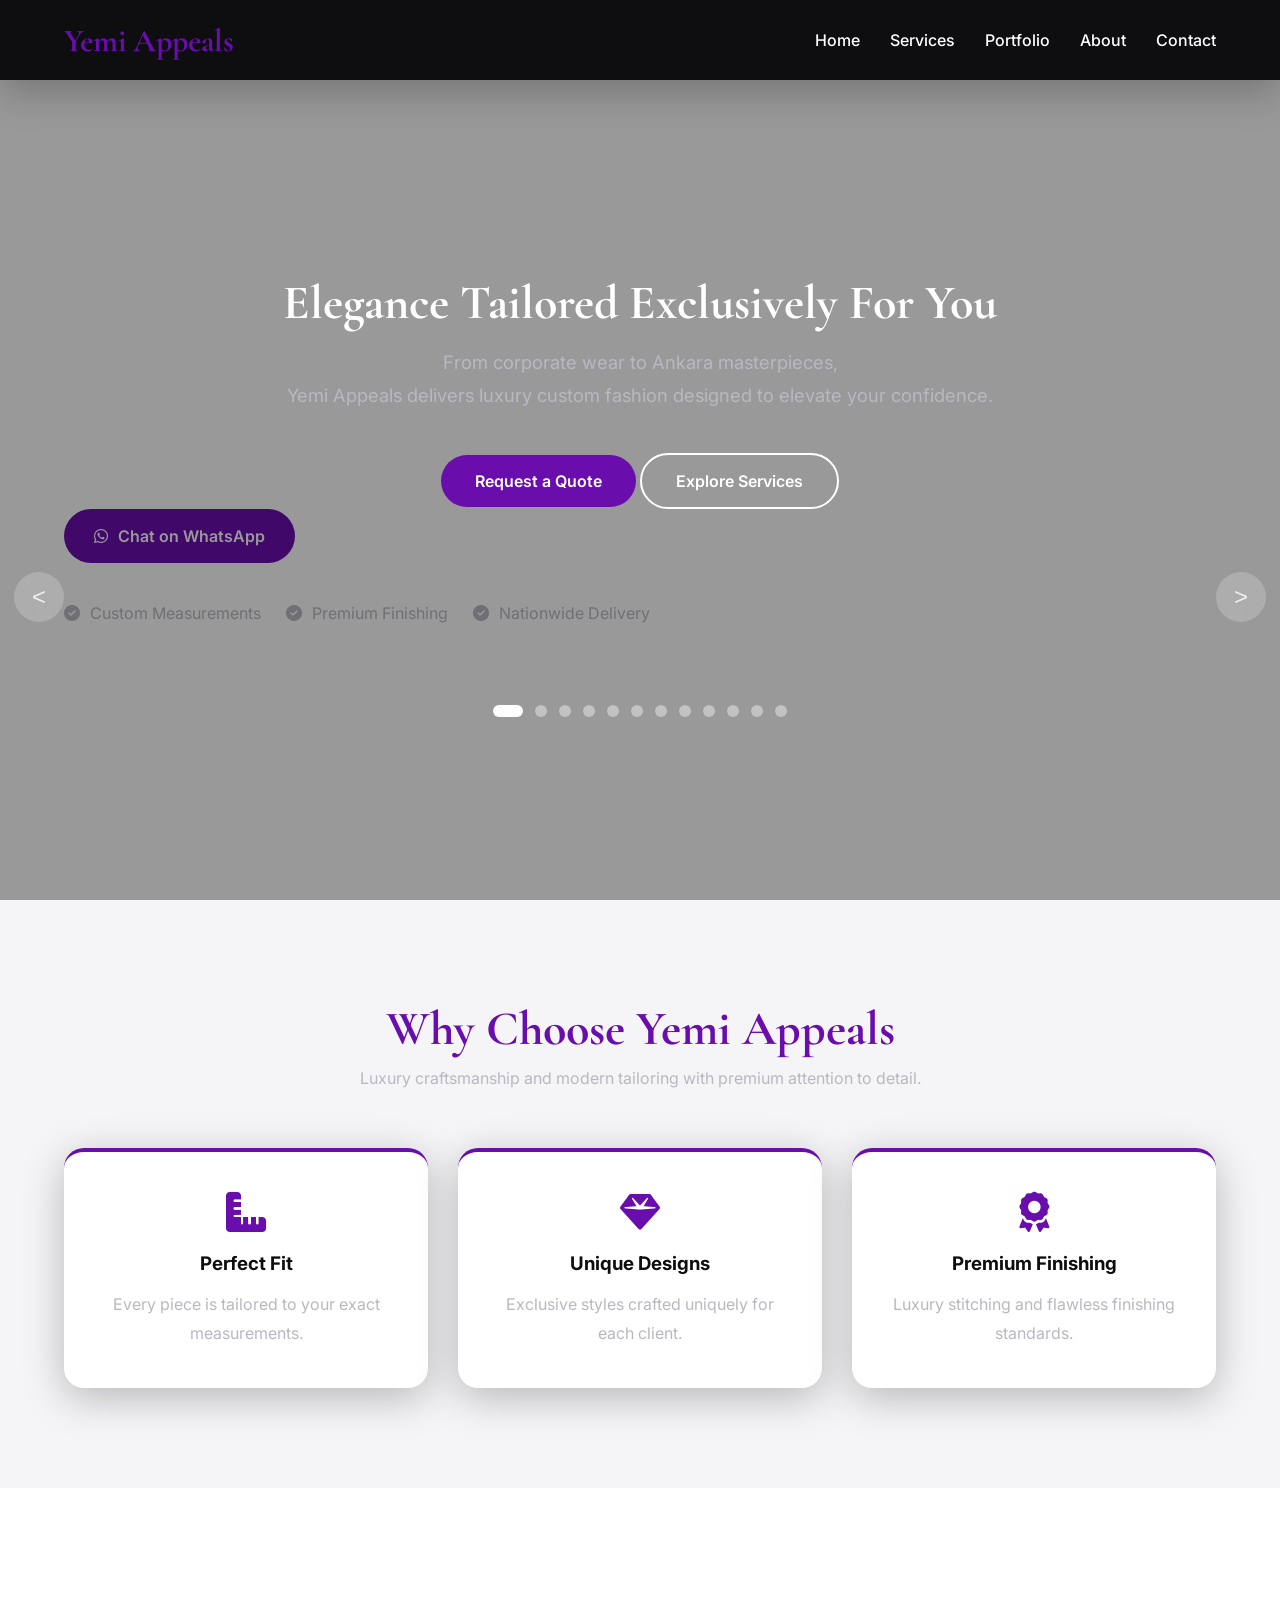
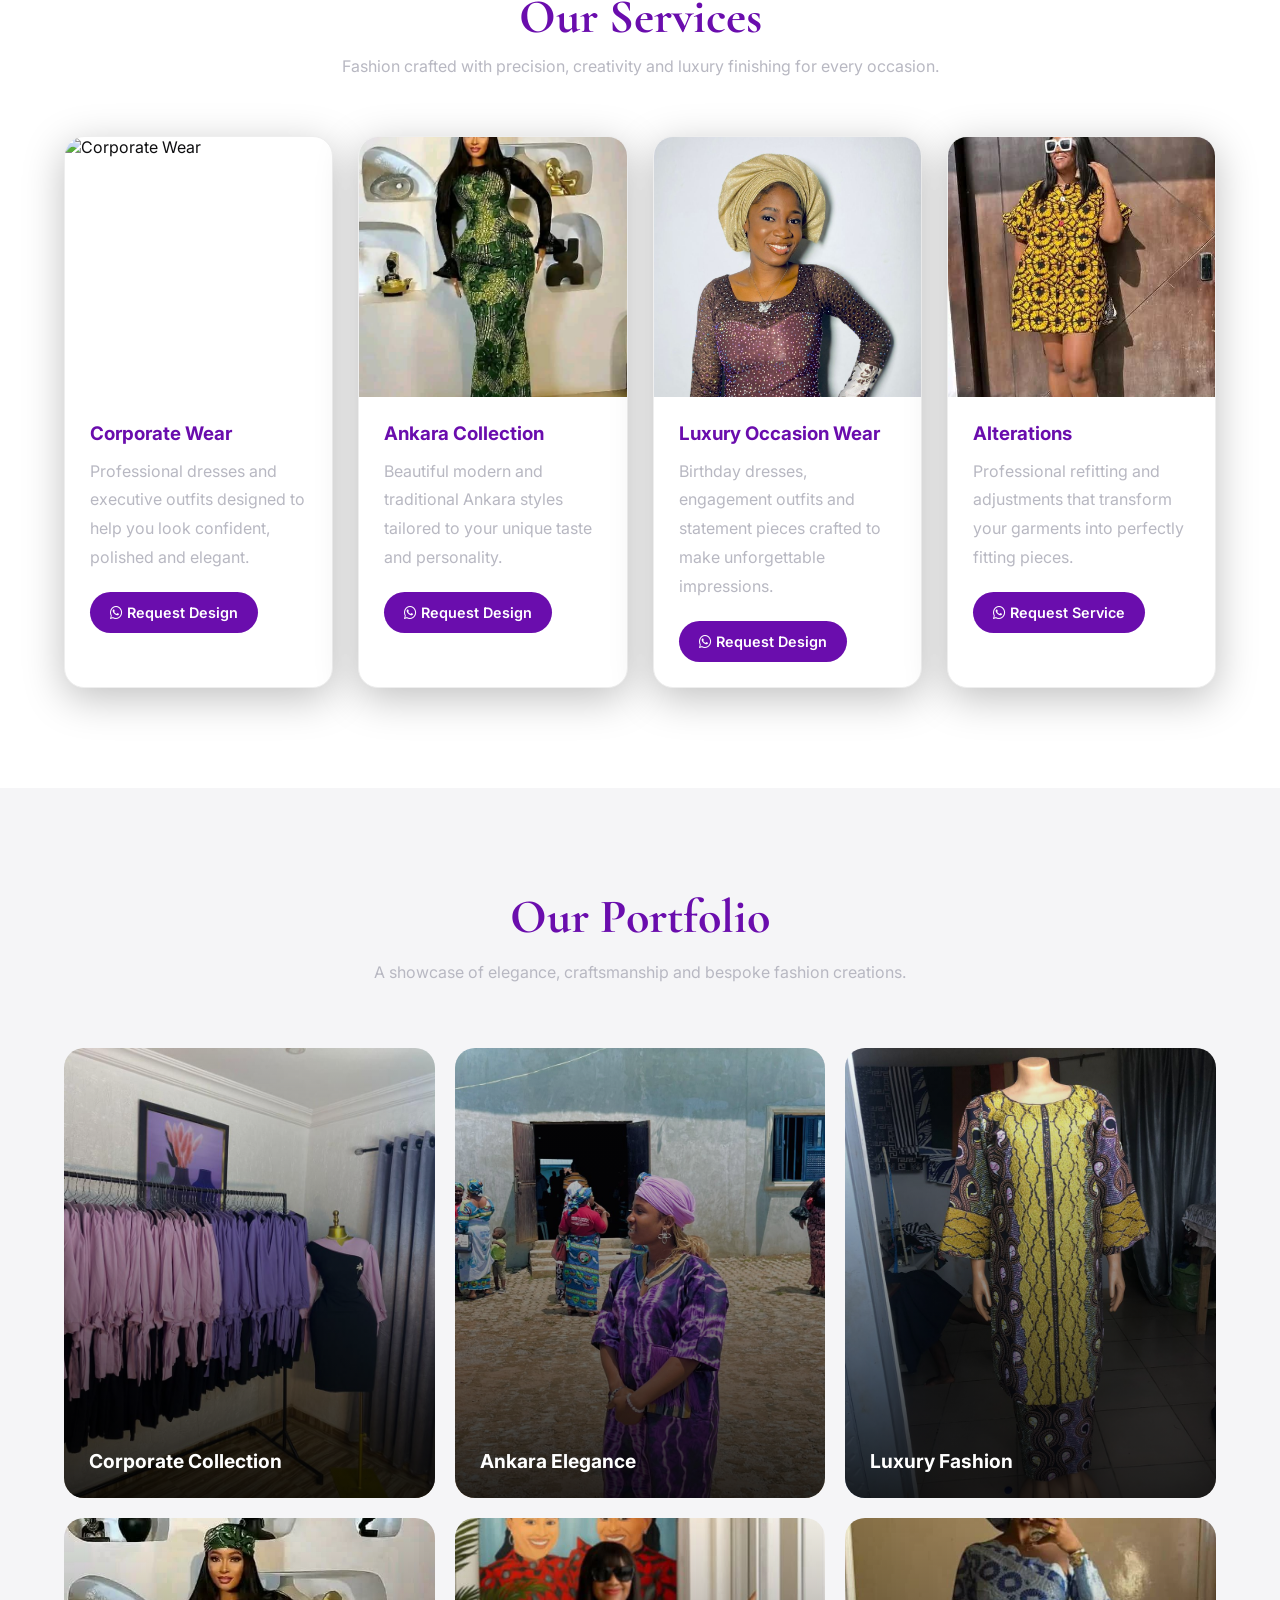
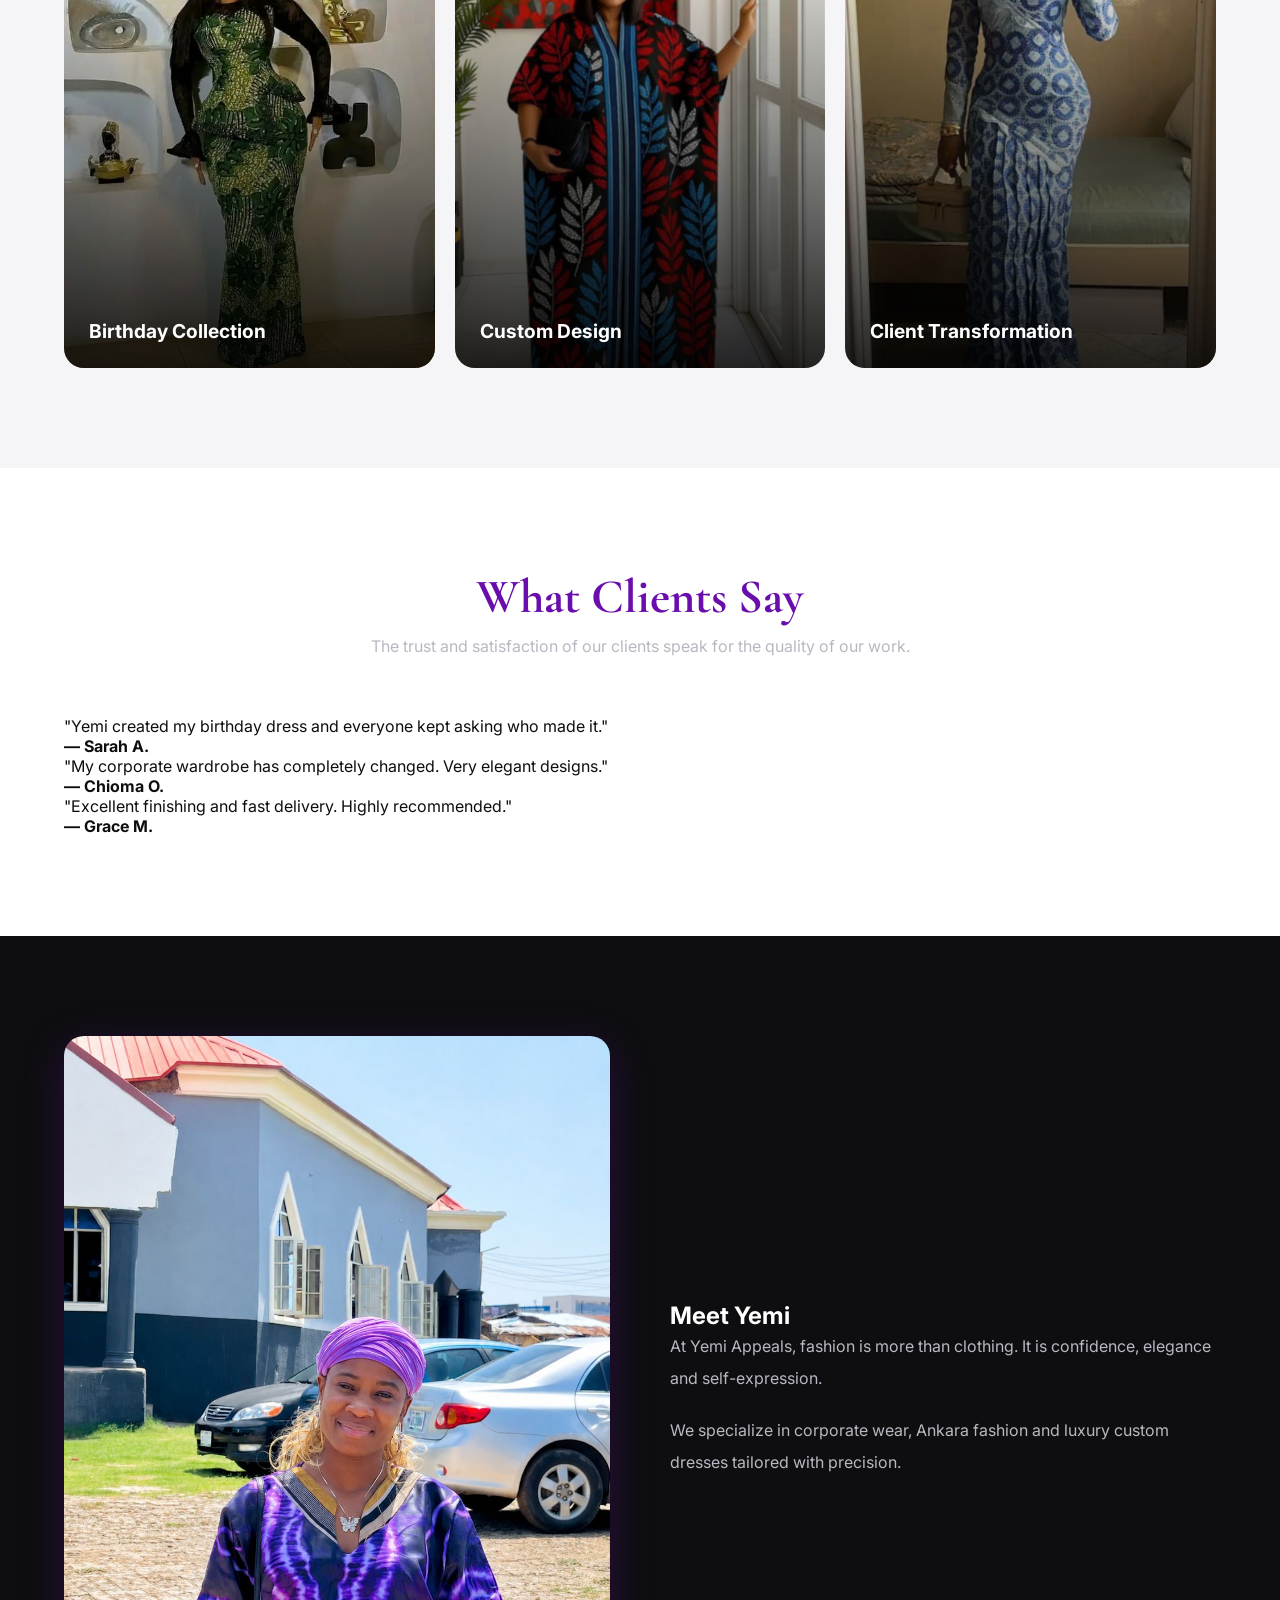
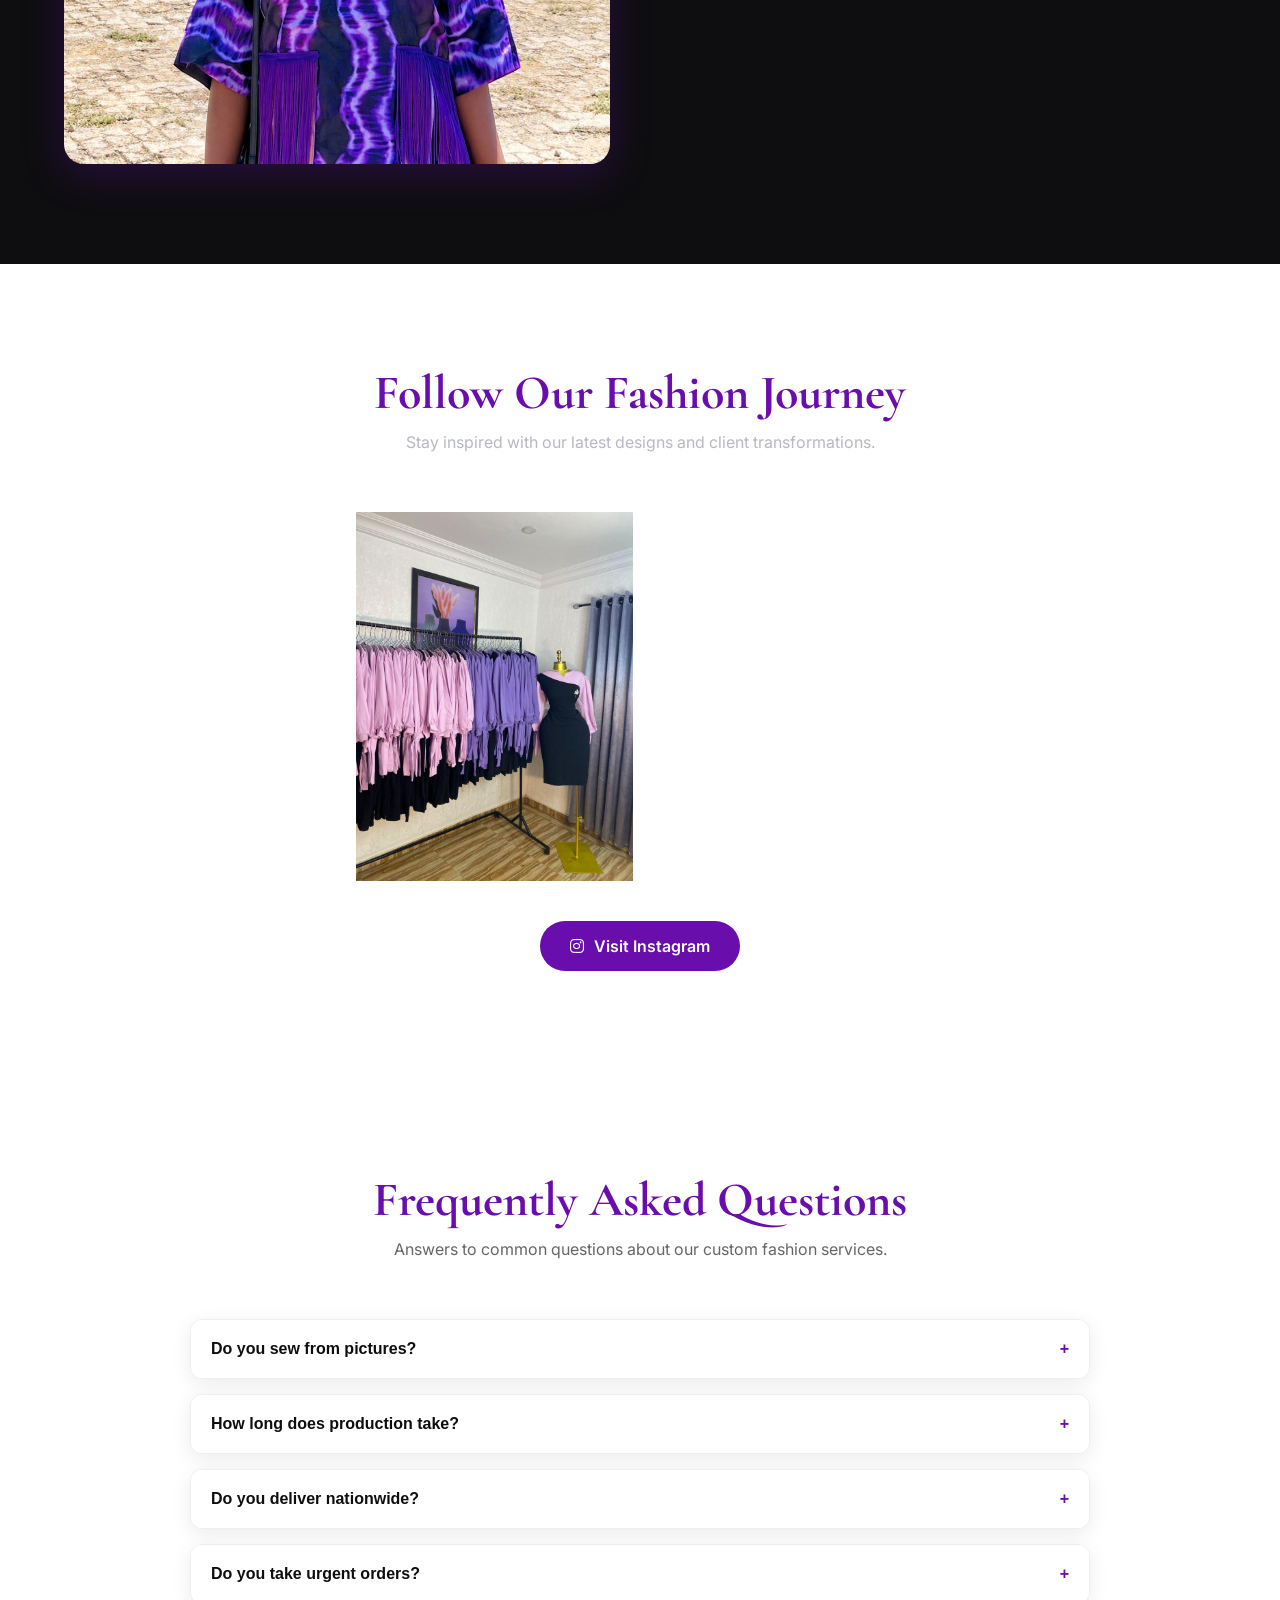
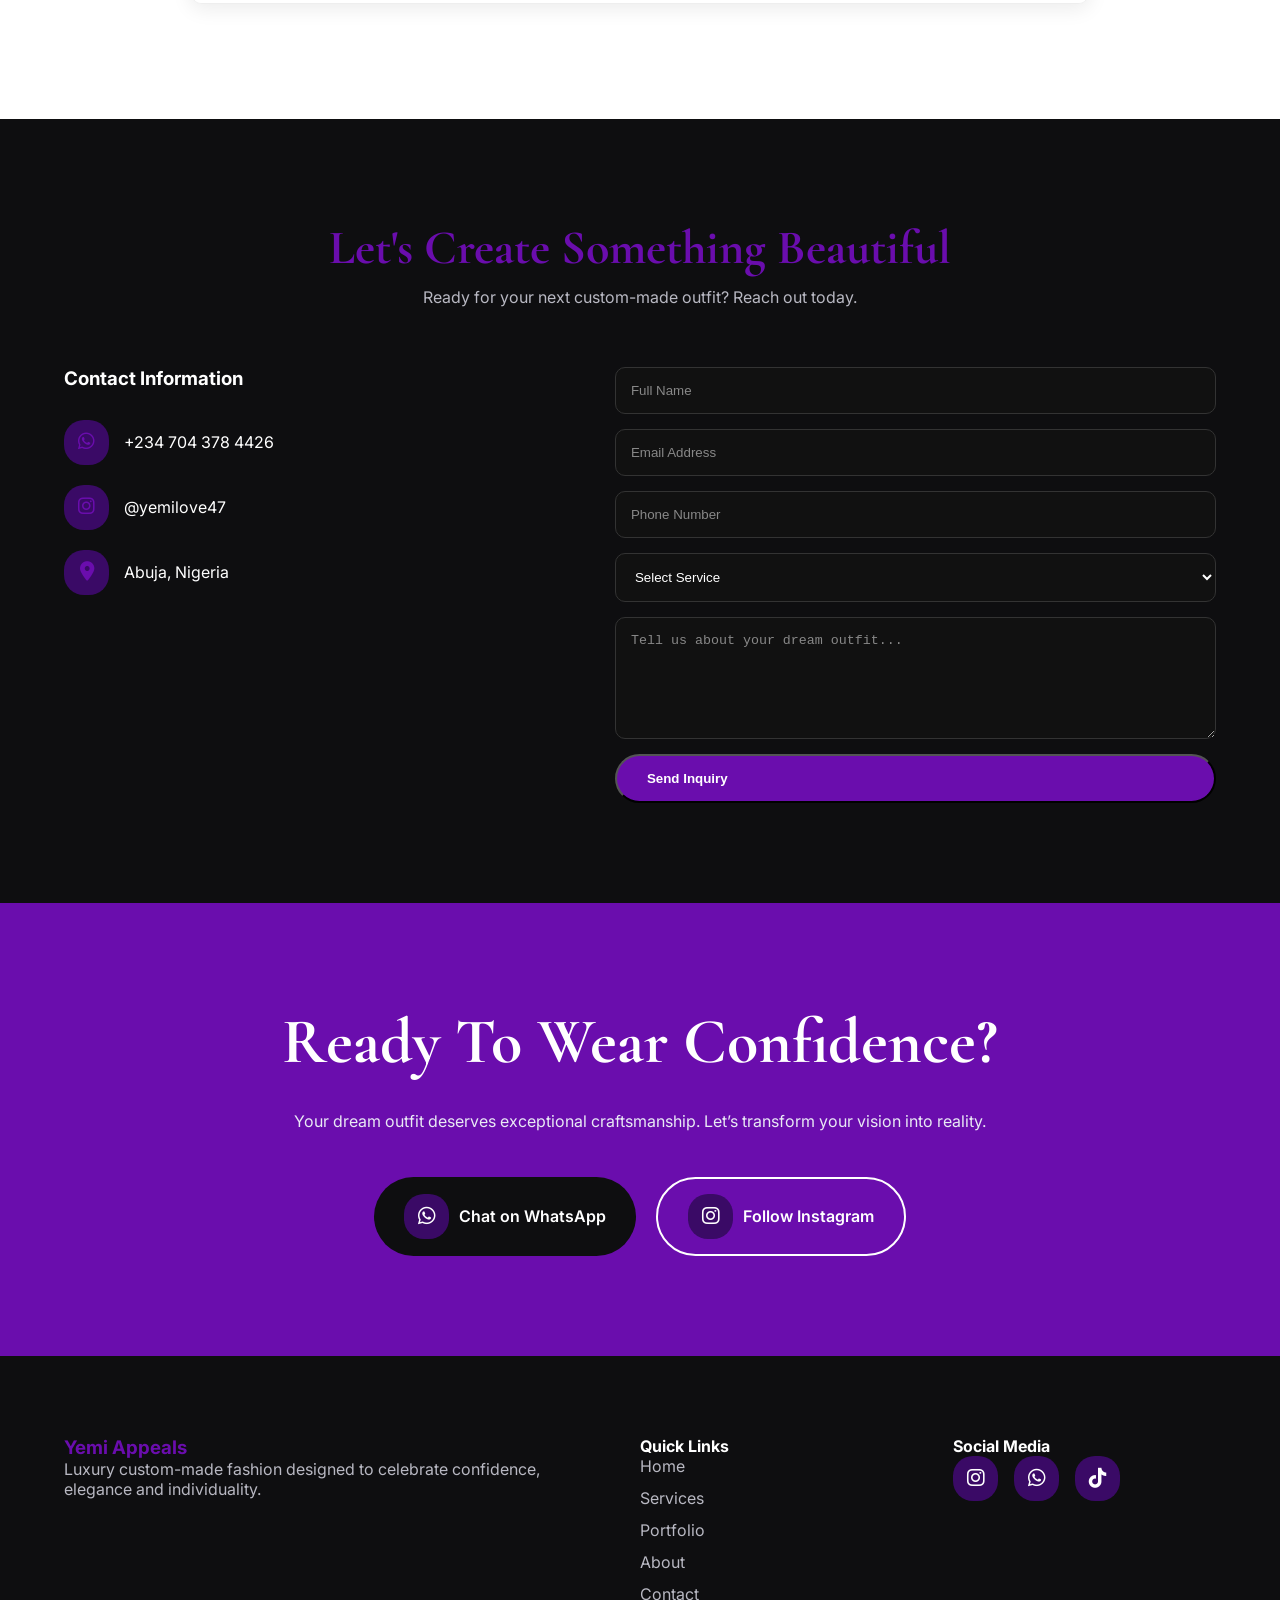
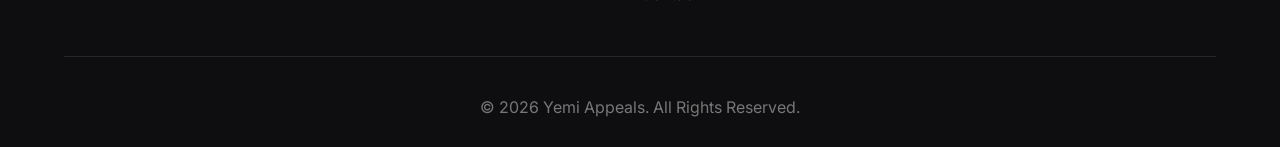
==== commit a97d1575: "Delete statistics section from index.html Removed statistics section from index.html." ====
--- a/index.html
+++ b/index.html
@@ -322,42 +322,6 @@
 <div class="portfolio-overlay">
 <h4>Client Transformation</h4>
 </div>
-</div>
-
-</div>
-
-</div>
-
-</section>
-
-<!-- ======================
-STATISTICS
-====================== -->
-
-<section class="stats-section">
-
-<div class="container">
-
-<div class="stats-grid" style="text-align:center;">
-
-<div>
-<h2 class="stat-number">500+</h2>
-<p>Orders Completed</p>
-</div>
-
-<div>
-<h2 class="stat-number">200+</h2>
-<p>Happy Clients</p>
-</div>
-
-<div>
-<h2 class="stat-number">5+</h2>
-<p>Years Experience</p>
-</div>
-
-<div>
-<h2 class="stat-number">100%</h2>
-<p>Custom Made</p>
 </div>
 
 </div>
@@ -879,4 +843,4 @@
 
 </script>
 </body>
-</html>+</html>
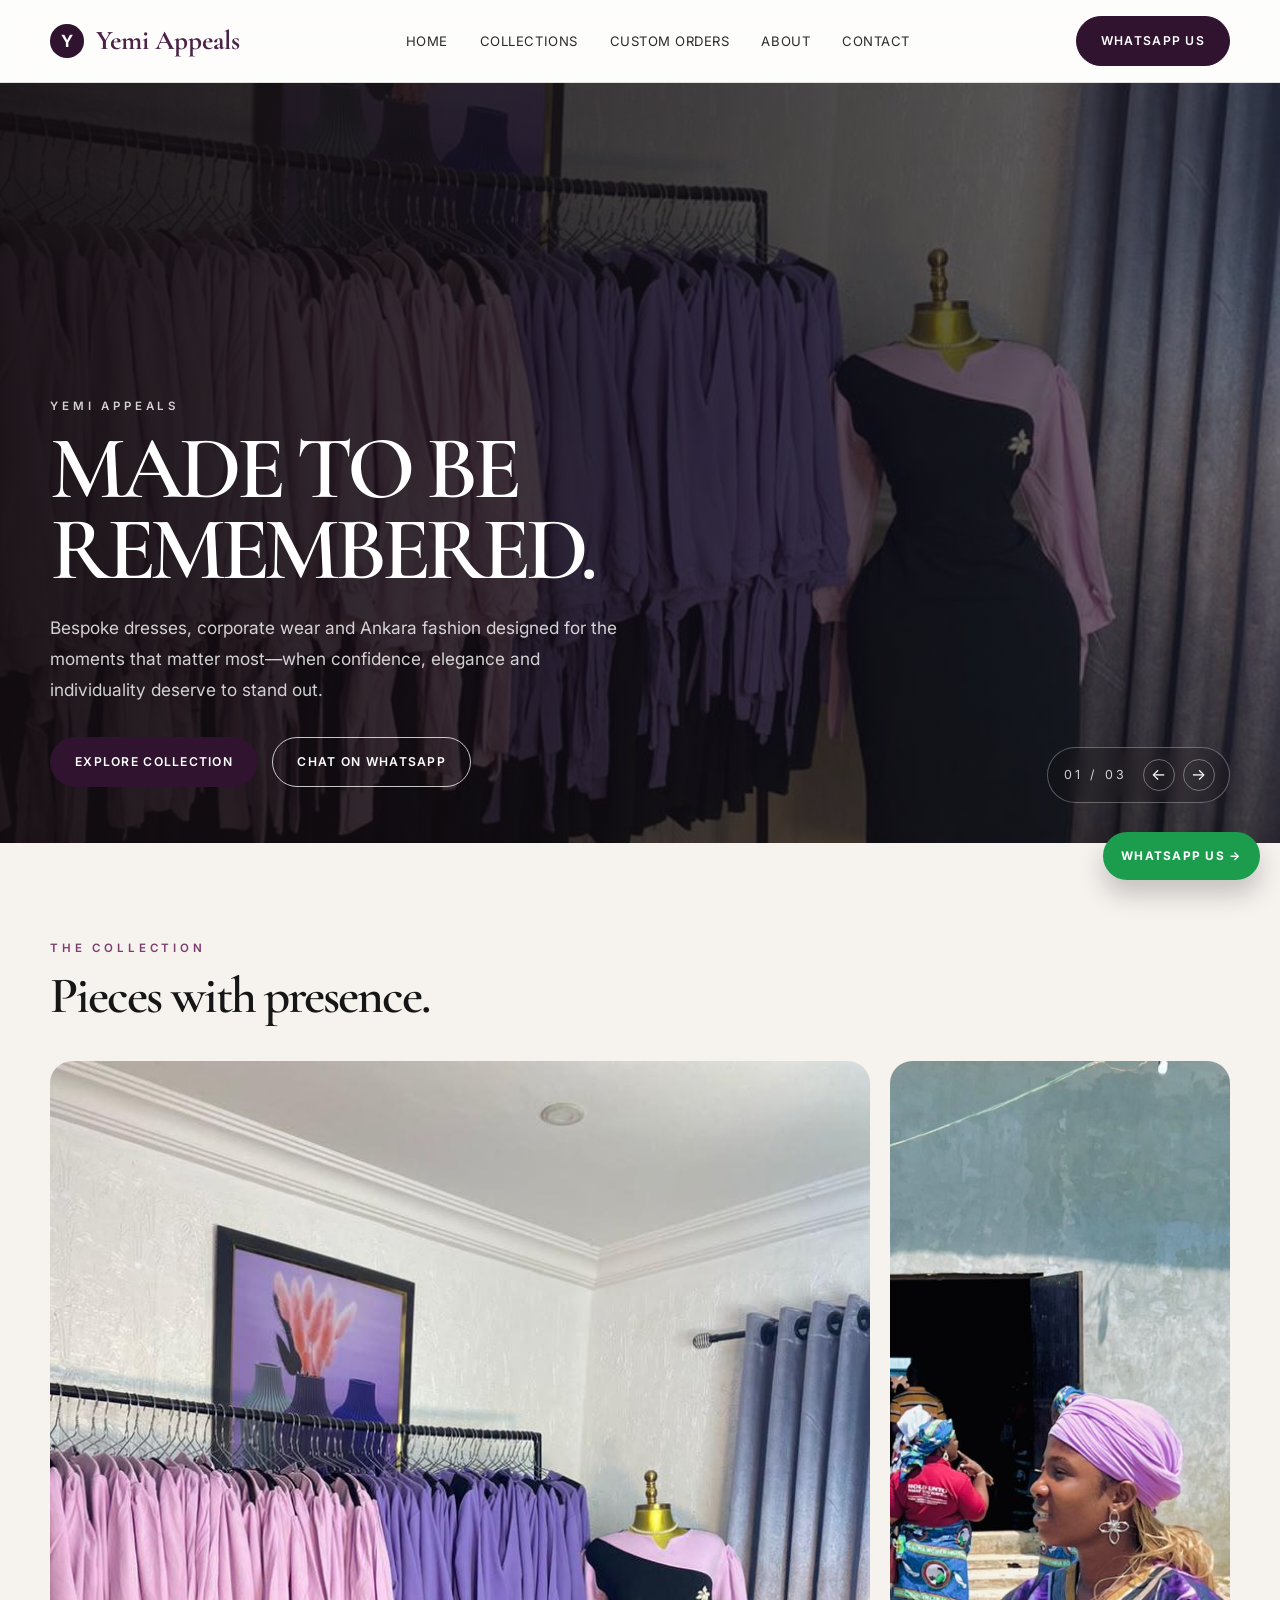
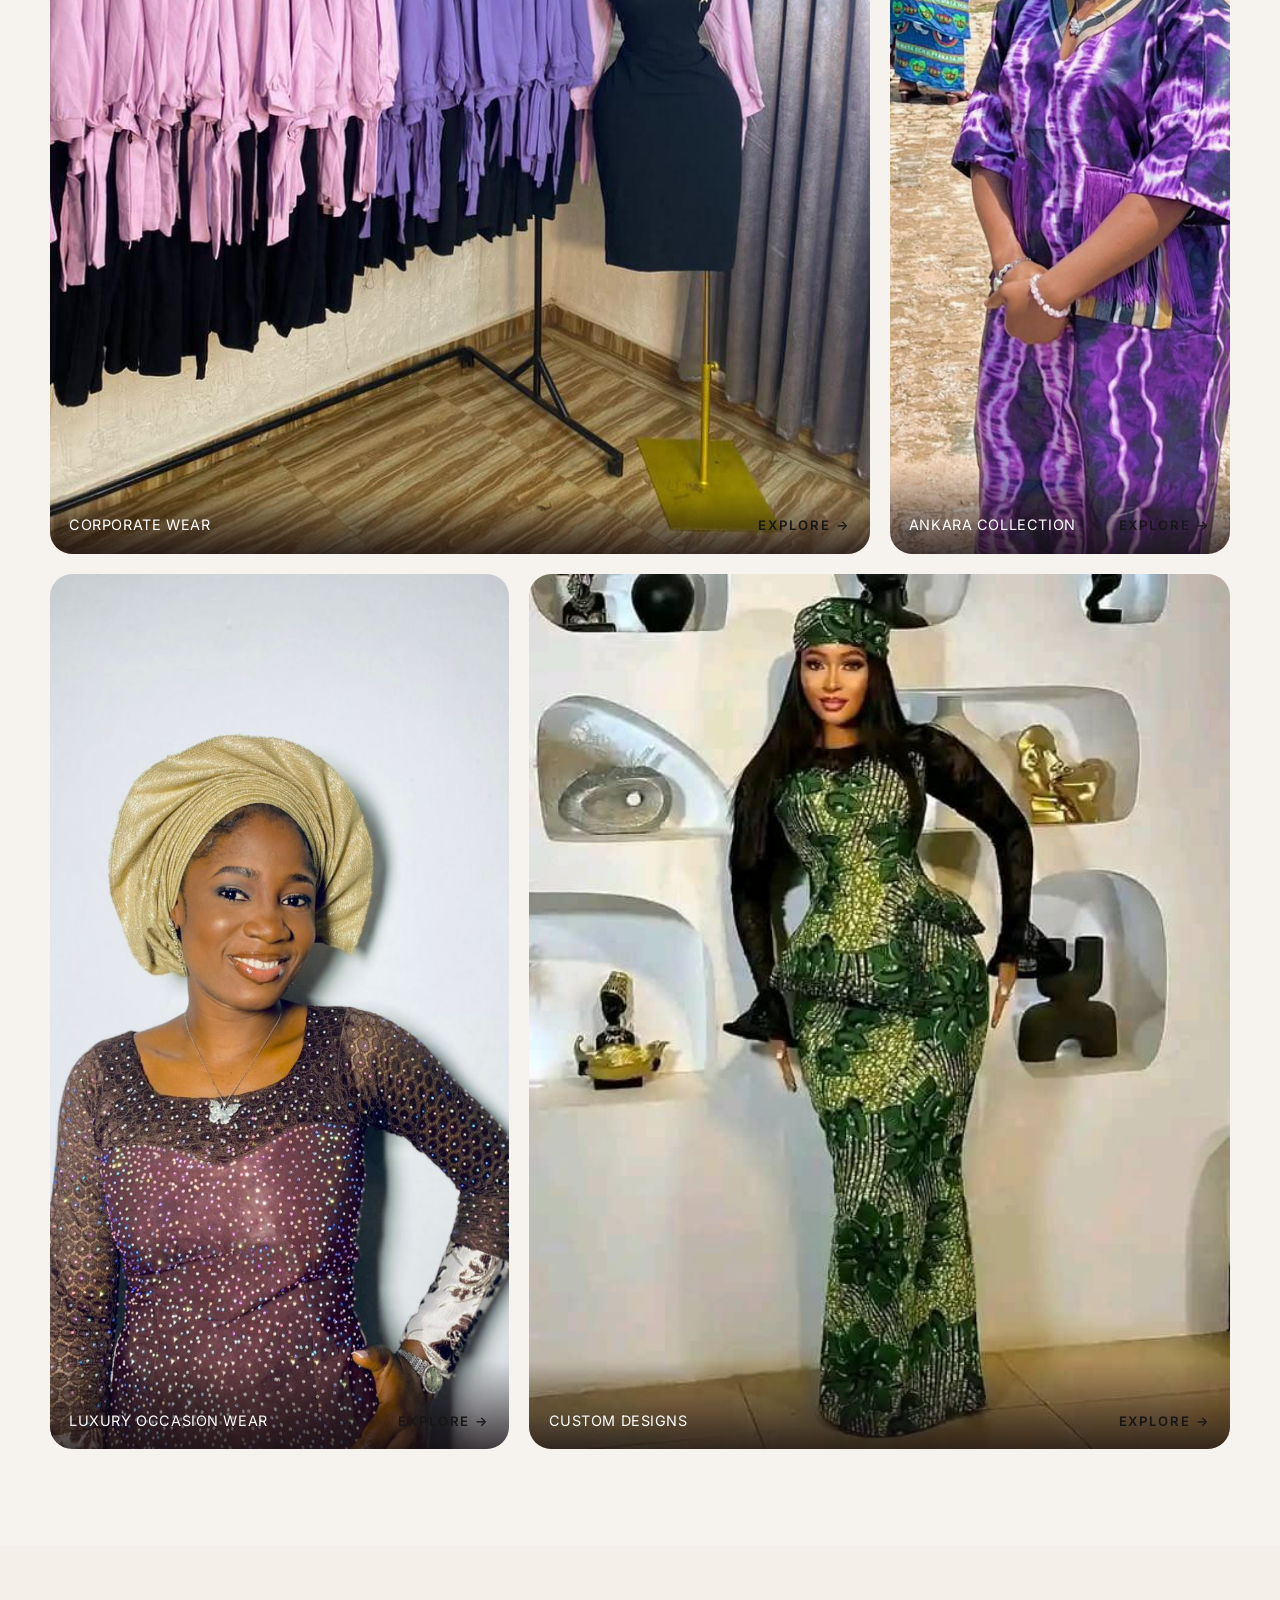
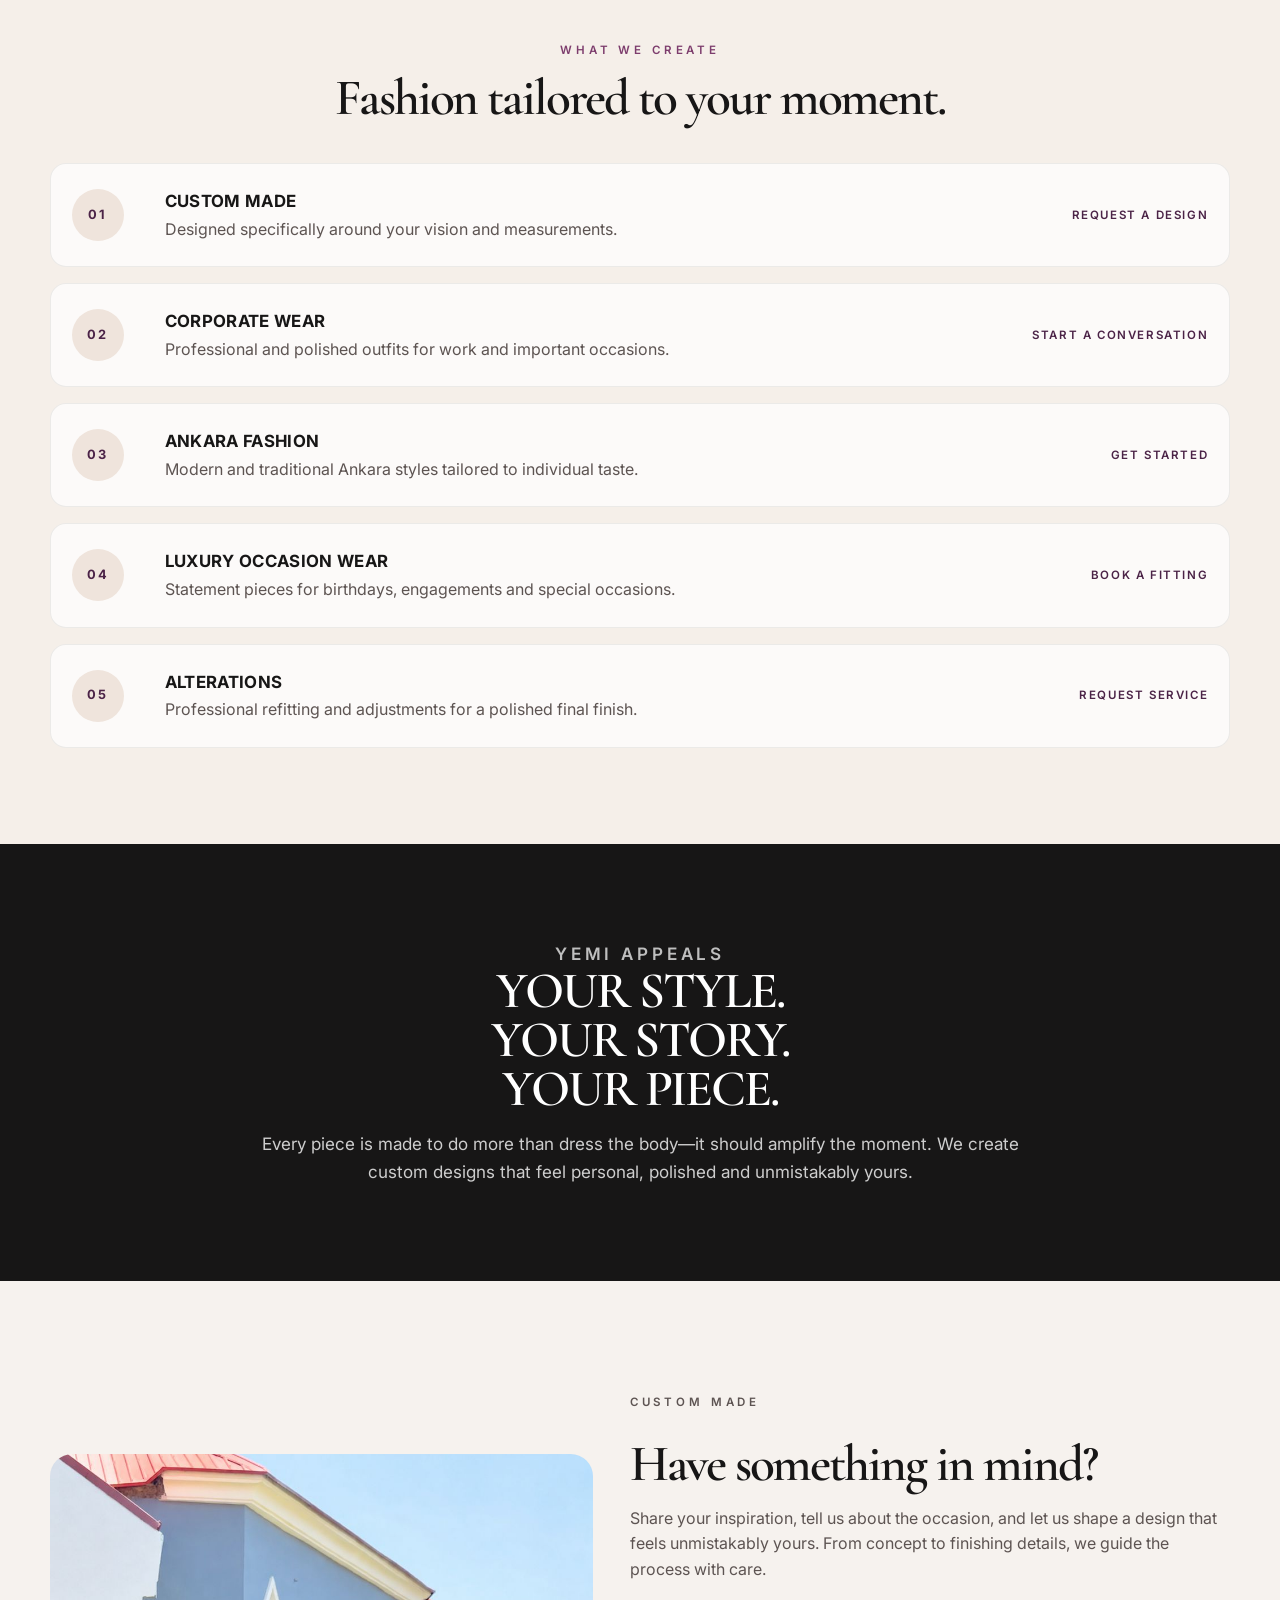
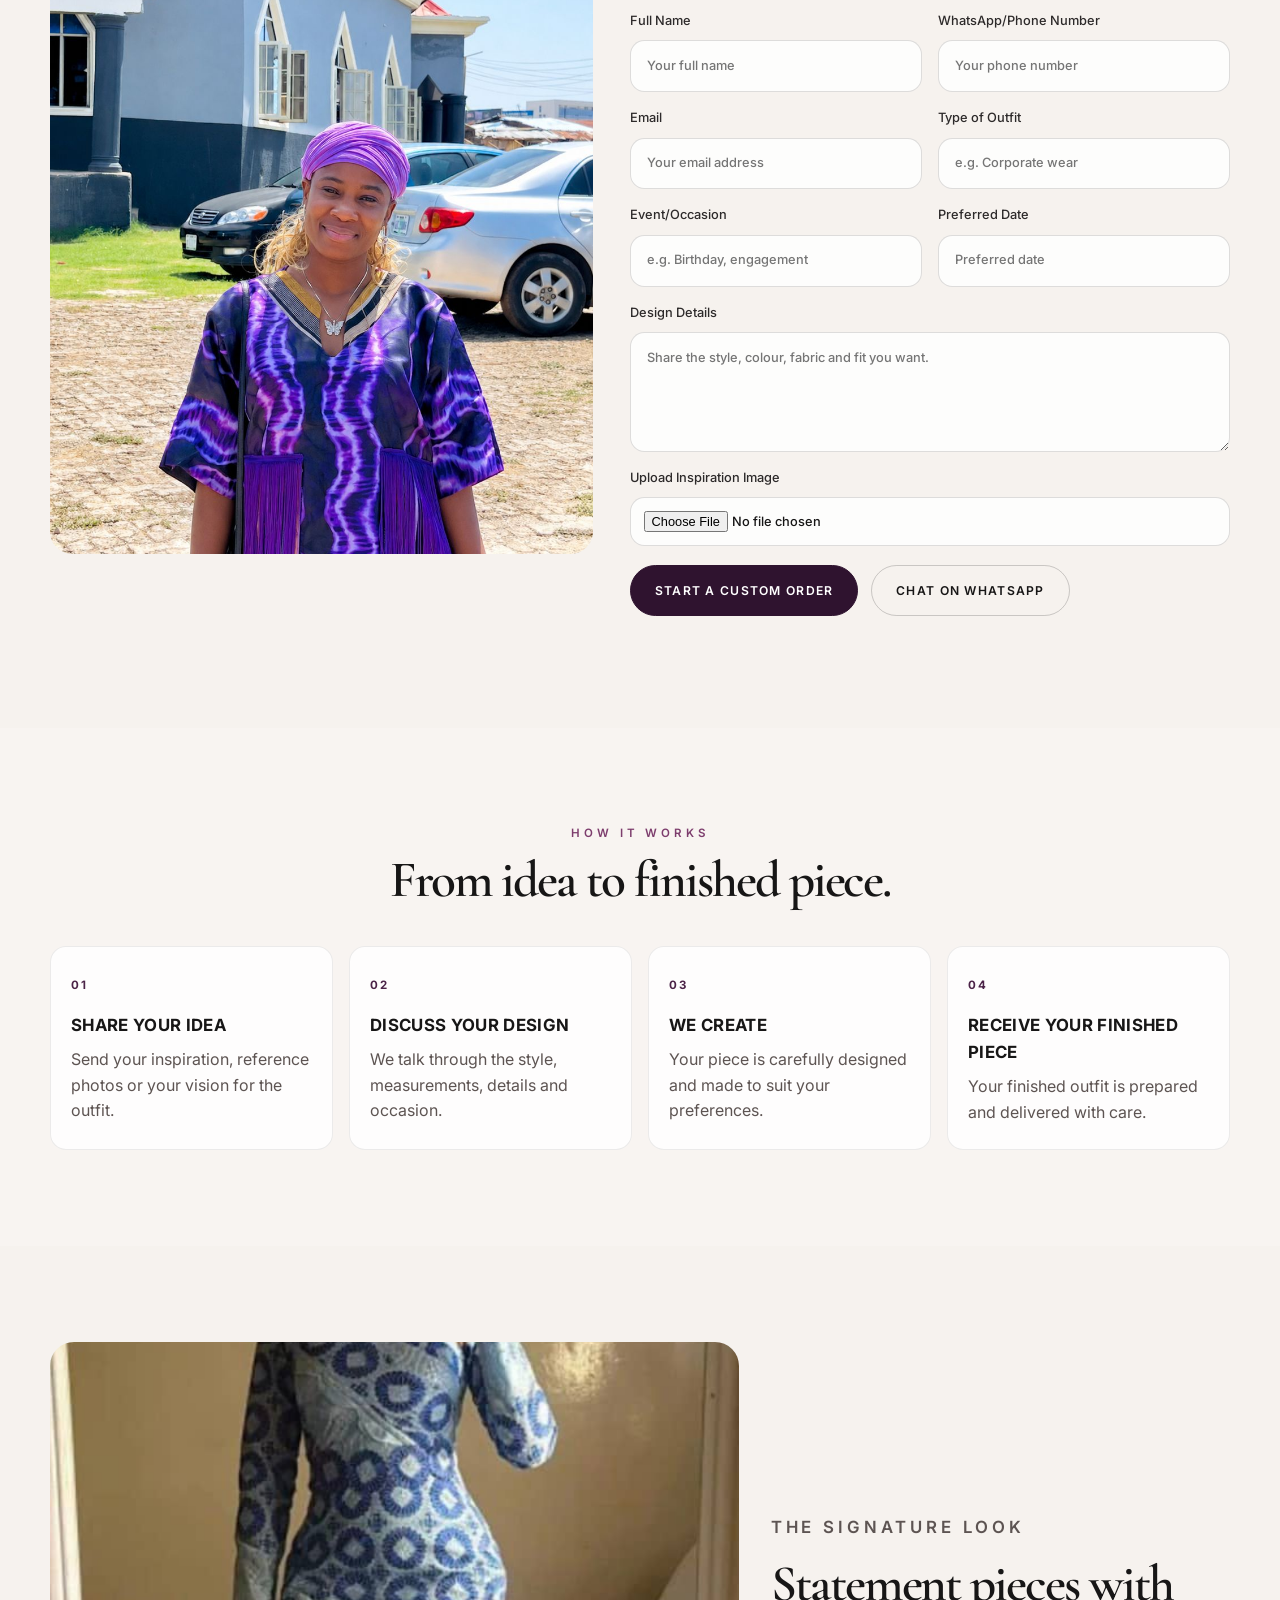
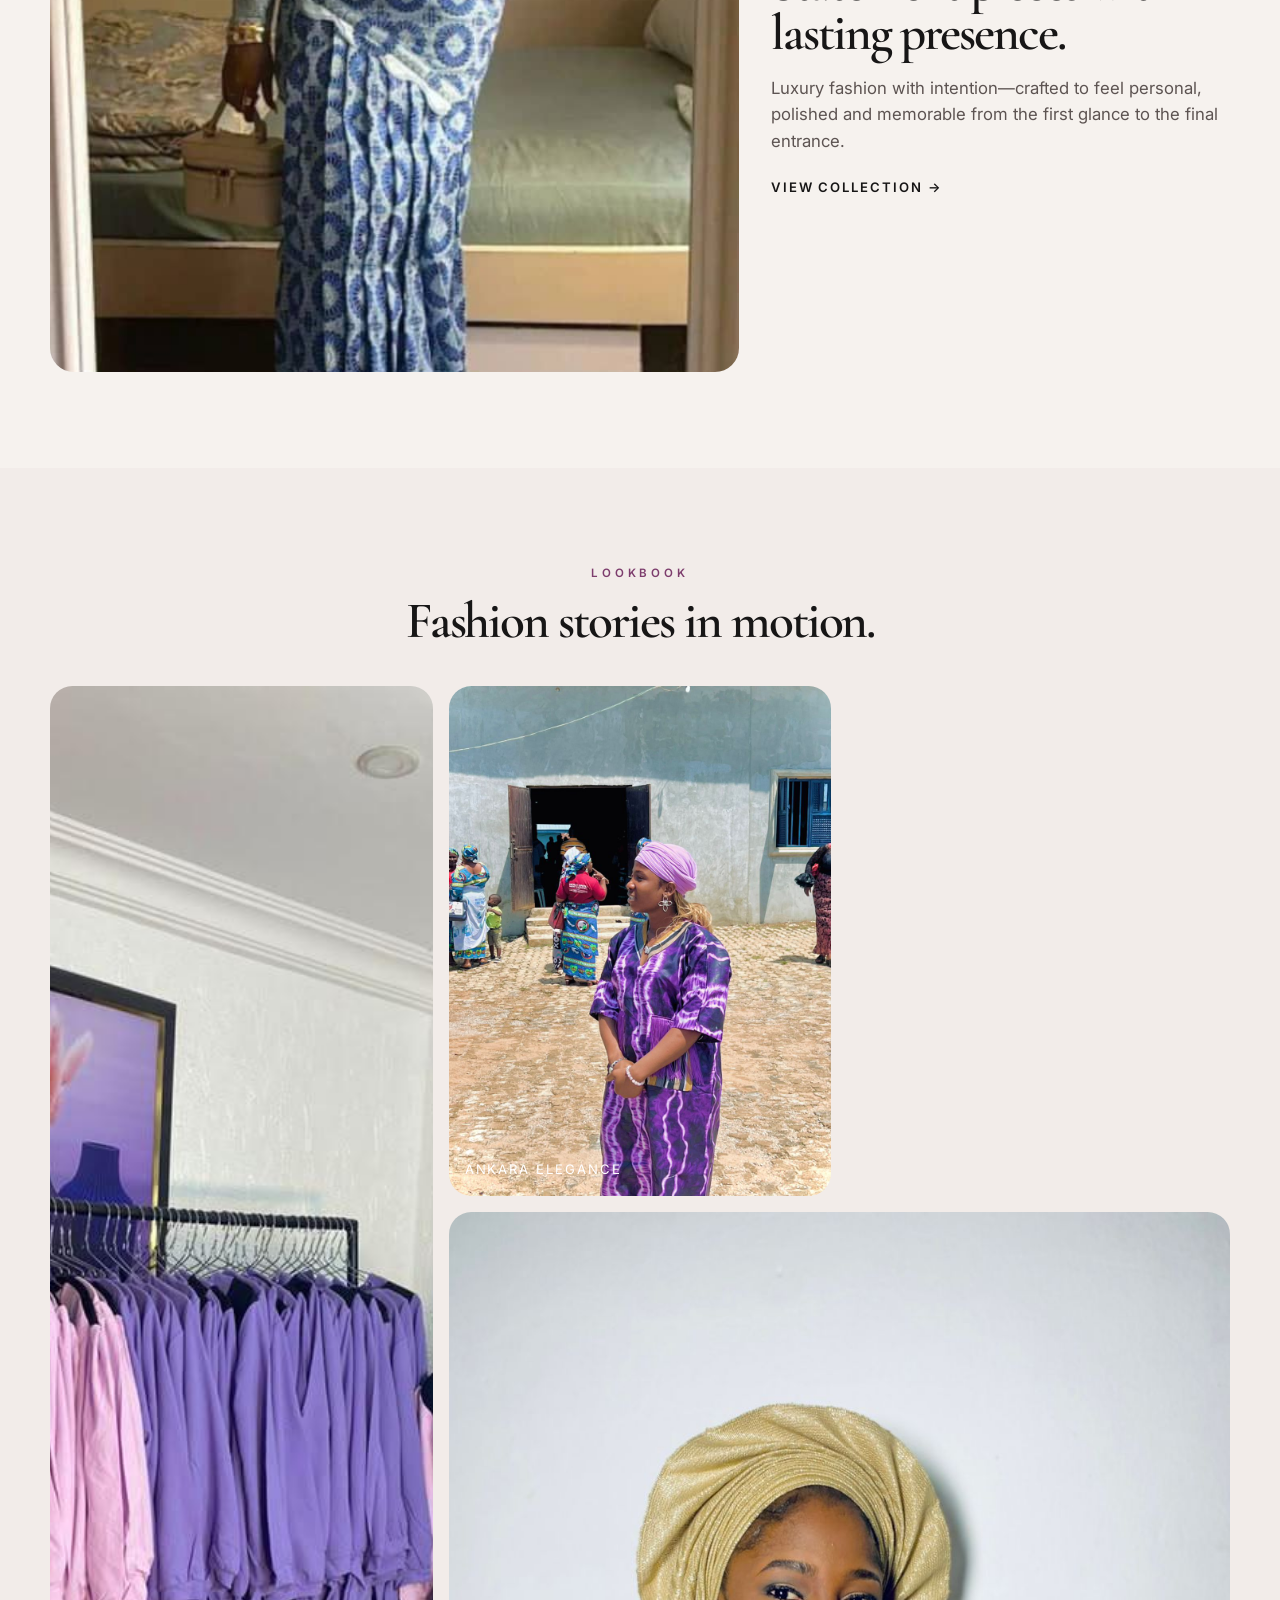
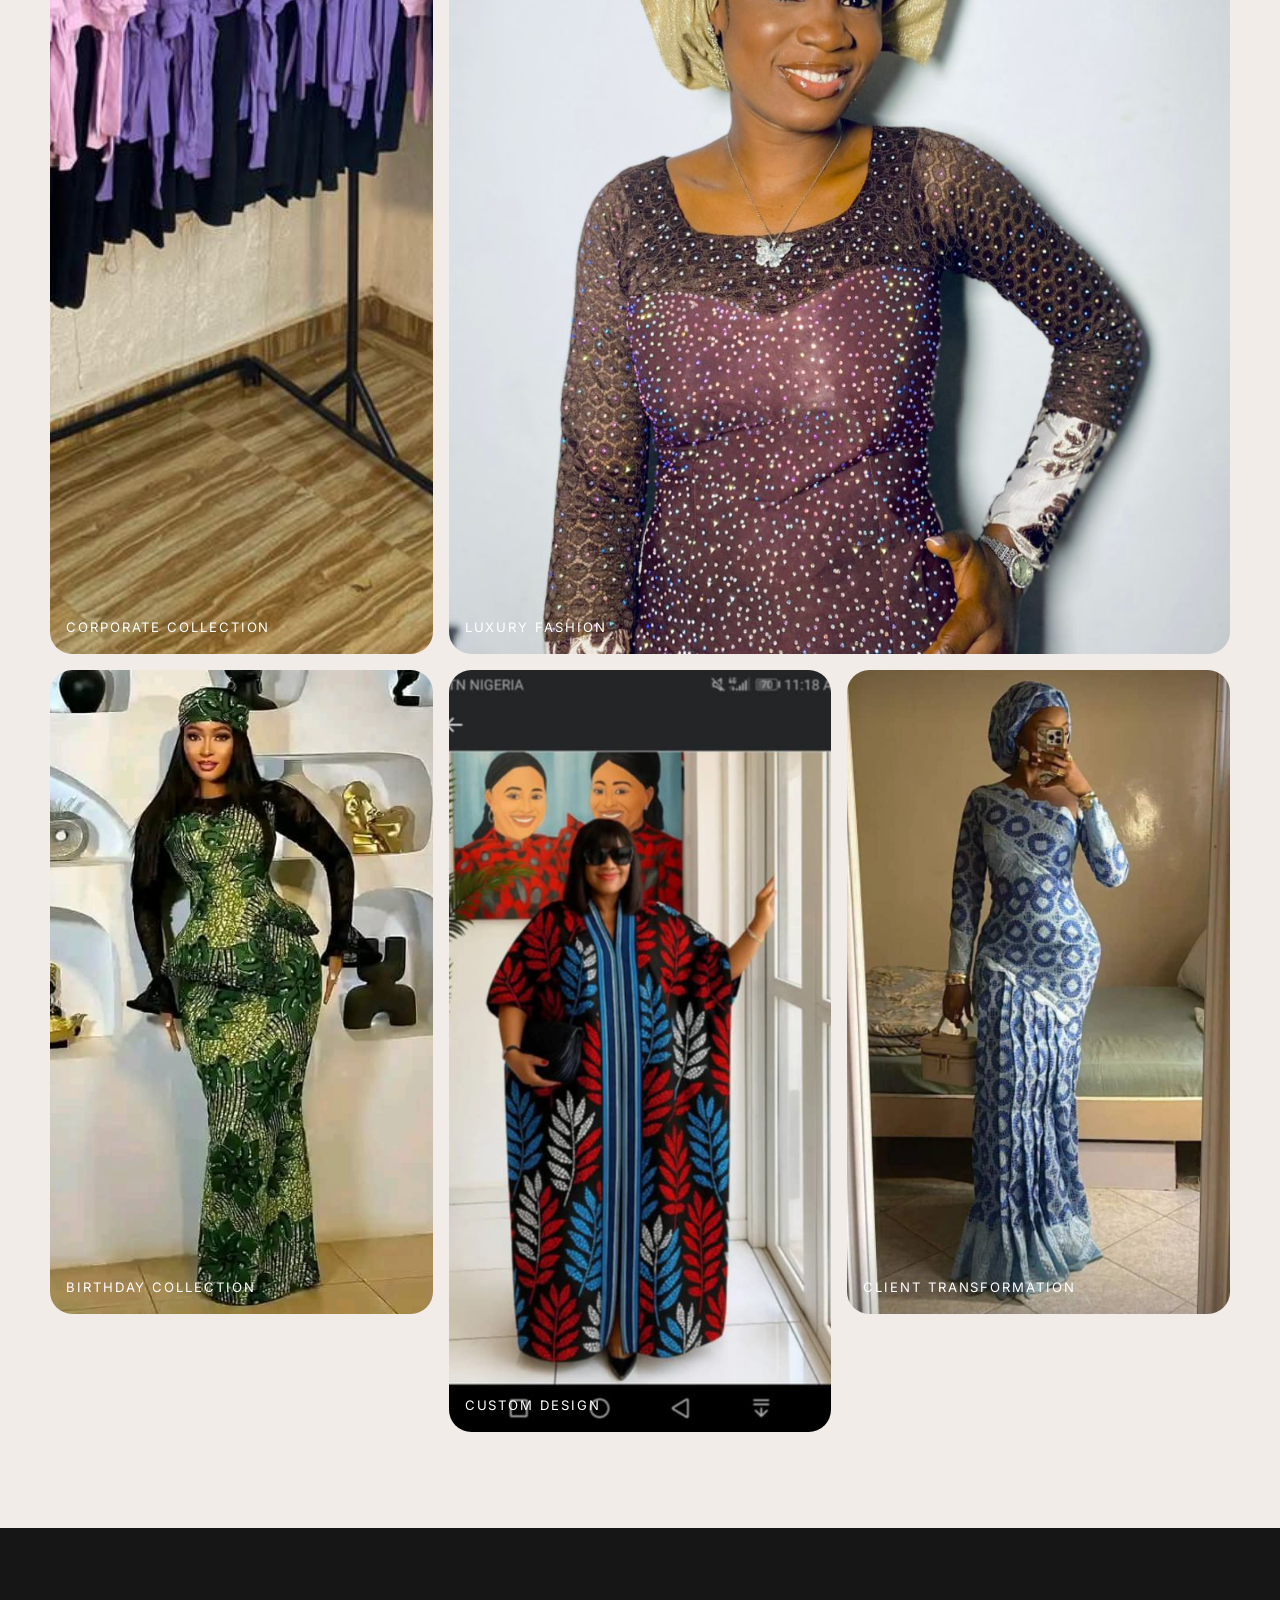
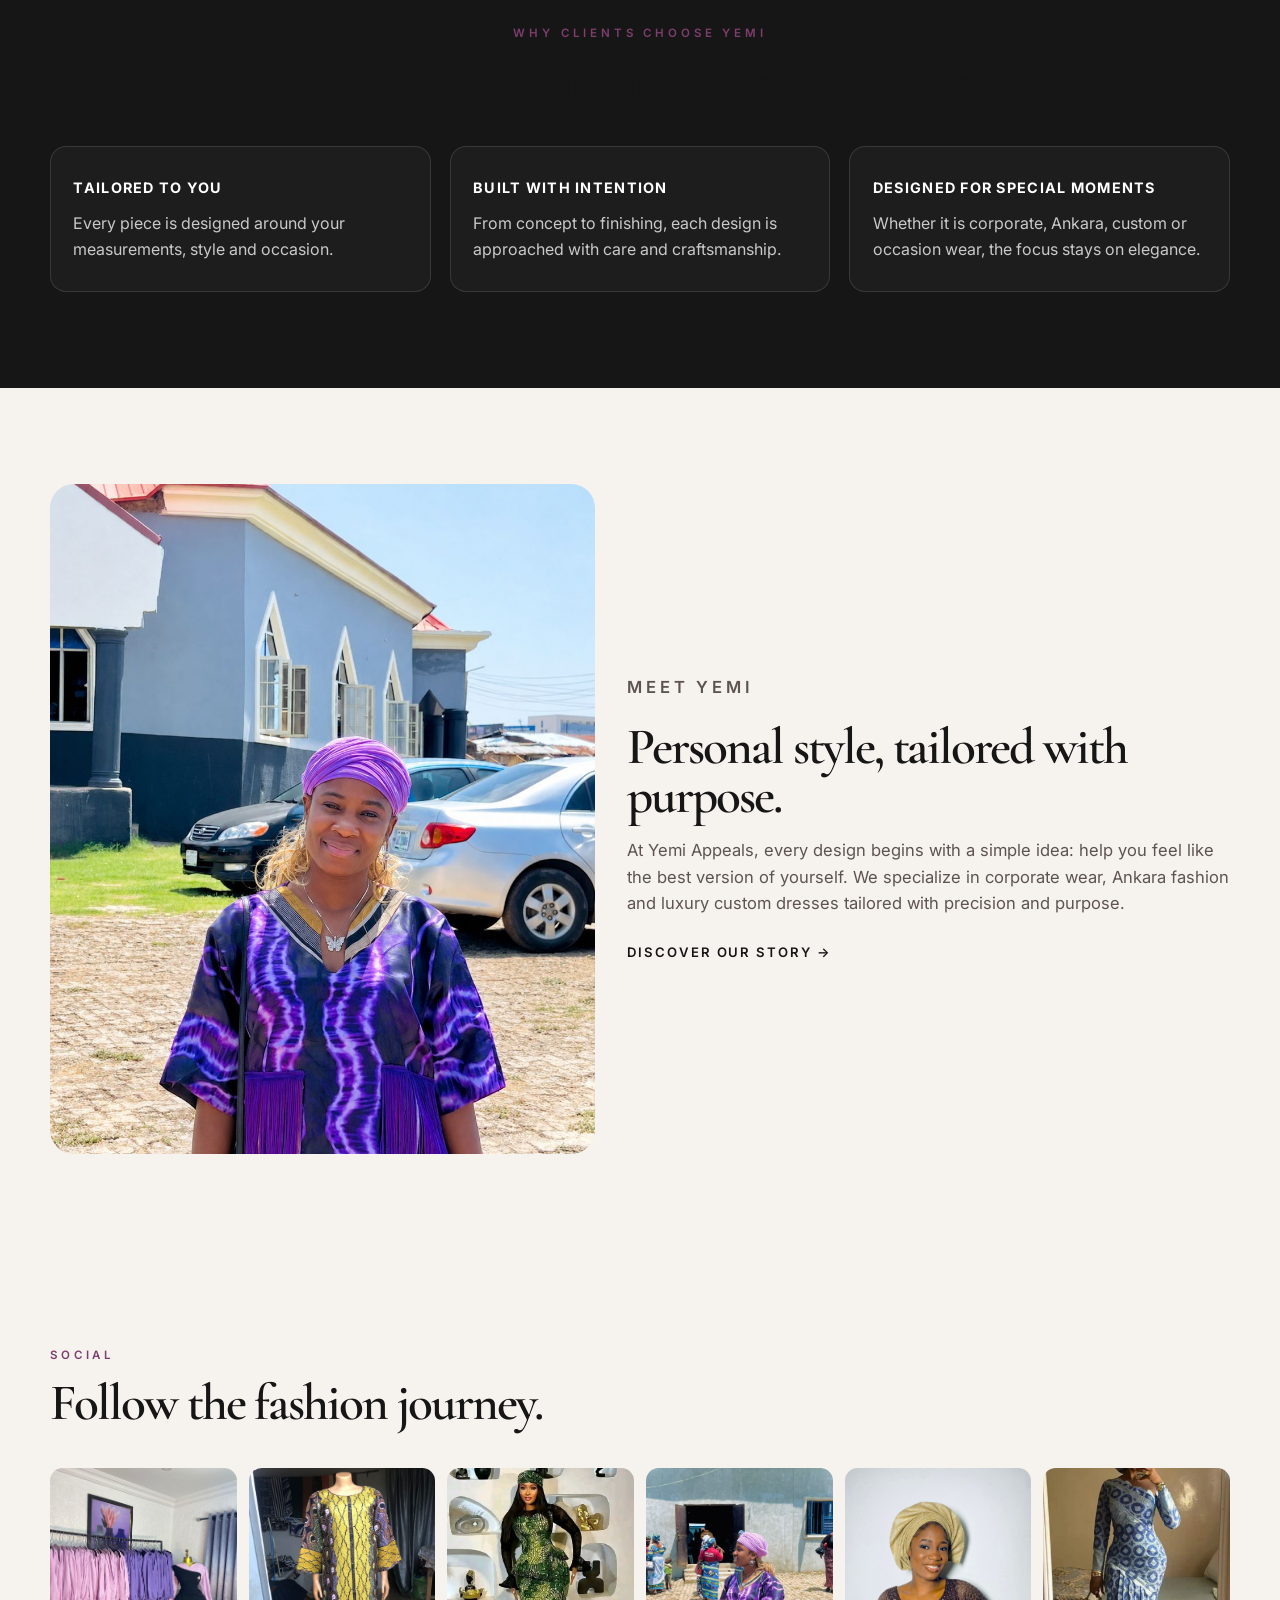
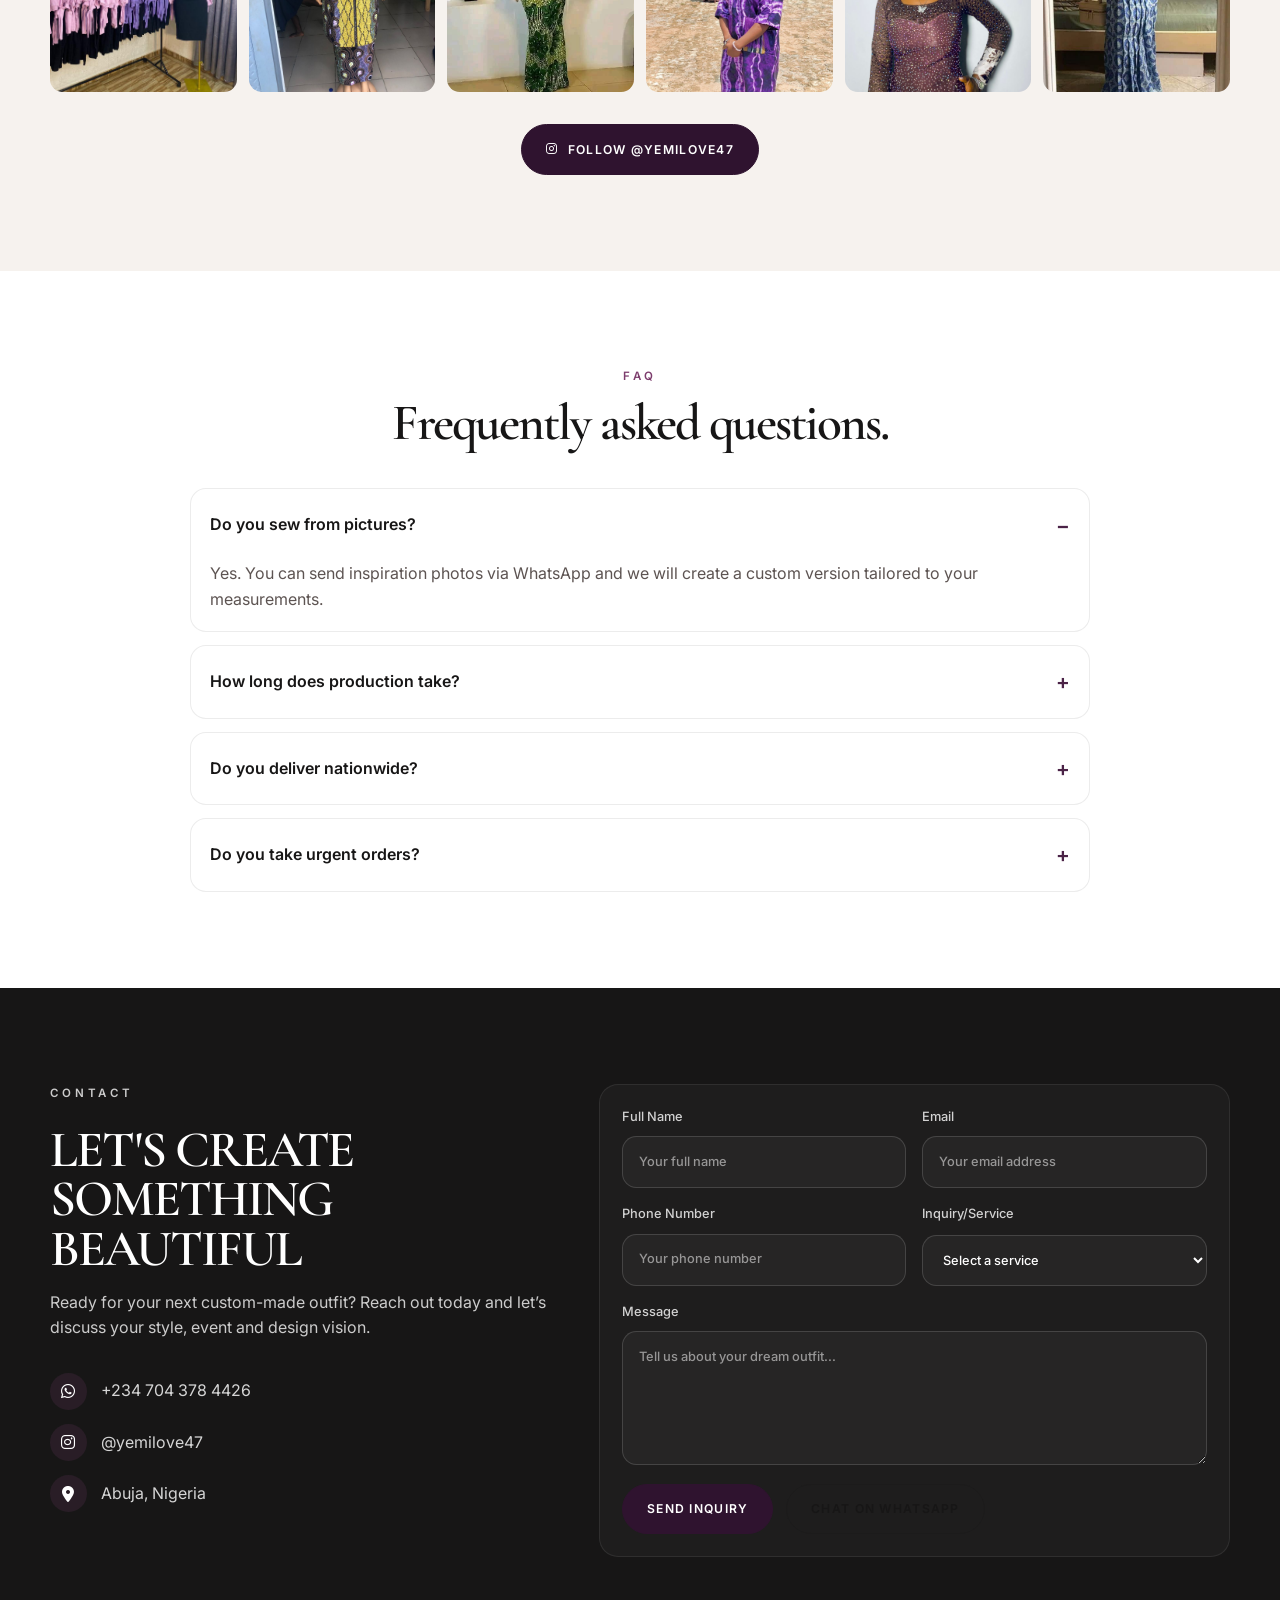
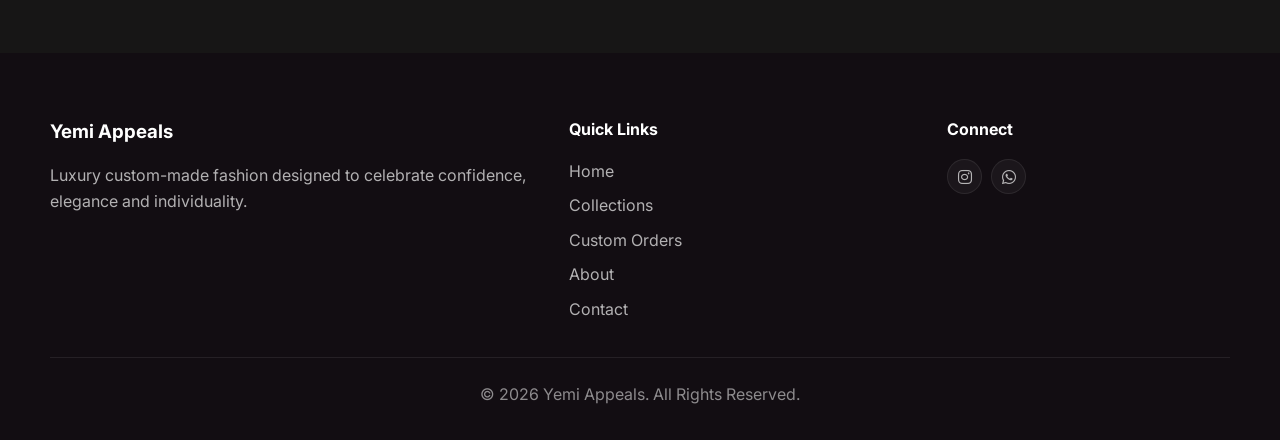
==== commit 1c248cd1: "update website" ====
--- a/index.html
+++ b/index.html
@@ -1,846 +1,548 @@
-<!DOCTYPE html>
+﻿<!DOCTYPE html>
 <html lang="en">
 <head>
-
-<meta charset="UTF-8">
-<meta name="viewport" content="width=device-width, initial-scale=1.0">
-
-<title>Yemi Appeals | Custom Dresses, Corporate Wear & Ankara Fashion</title>
-
-<meta name="description"
-content="Luxury custom-made dresses, corporate outfits, Ankara styles and special occasion fashion. Crafted with precision, elegance and confidence by Yemi Appeals.">
-
-<meta name="keywords"
-content="Custom Dresses Abuja, Ankara Fashion, Corporate Wear, Fashion Designer Nigeria, Bespoke Dresses">
-
-<meta name="author" content="Yemi Appeals">
-
-<link rel="preconnect" href="https://fonts.googleapis.com">
-<link rel="preconnect" href="https://fonts.gstatic.com" crossorigin>
-
-<link href="https://fonts.googleapis.com/css2?family=Cormorant+Garamond:wght@400;500;600;700&family=Inter:wght@300;400;500;600;700&display=swap" rel="stylesheet">
-
-<link rel="stylesheet"
-href="https://cdnjs.cloudflare.com/ajax/libs/font-awesome/6.5.2/css/all.min.css">
-<link rel="stylesheet" href="style.css">
-<style>
-
-
-
-</style>
+  <meta charset="UTF-8">
+  <meta name="viewport" content="width=device-width, initial-scale=1.0">
+  <title>Yemi Appeals | Custom Fashion & Bespoke Designs</title>
+  <meta name="description" content="Luxury custom-made dresses, corporate wear, Ankara fashion and occasion styling by Yemi Appeals.">
+  <meta name="author" content="Yemi Appeals">
+  <meta name="theme-color" content="#2f132f">
+  <link rel="icon" type="image/svg+xml" href="favicon.svg">
+  <link rel="preconnect" href="https://fonts.googleapis.com">
+  <link rel="preconnect" href="https://fonts.gstatic.com" crossorigin>
+  <link href="https://fonts.googleapis.com/css2?family=Cormorant+Garamond:wght@400;500;600;700&family=Inter:wght@400;500;600;700&display=swap" rel="stylesheet">
+  <link rel="stylesheet" href="https://cdnjs.cloudflare.com/ajax/libs/font-awesome/6.5.2/css/all.min.css">
+  <link rel="stylesheet" href="style.css">
 </head>
-
 <body>
-
-<!-- HEADER -->
-<header>
-<div class="container navbar">
-
-<a href="#" class="logo">
-Yemi Appeals
-</a>
-
-<nav class="nav-links" id="navLinks">
-
-<a href="#home">Home</a>
-<a href="#services">Services</a>
-<a href="#portfolio">Portfolio</a>
-<a href="#about">About</a>
-<a href="#contact">Contact</a>
-
-</nav>
-
-<div class="menu-toggle" id="menuBtn">
-<i class="fas fa-bars"></i>
-</div>
-
-</div>
-</header>
-
-<!-- HERO -->
-<section class="hero" id="home">
-<div class="hero-bg"></div>
-<div class="container">
-<div class="hero-content">
-<h1>Elegance Tailored Exclusively For You</h1>
-<p>From corporate wear to Ankara masterpieces, <br> Yemi Appeals delivers luxury custom fashion designed to elevate your confidence. </p>
-
-    <!--controls-->
-    <button class="arrow prev" id="prevBtn" > < </button>
-    <button class="arrow next" id="nextBtn" > > </button>
-    <div class="dots" id="dots"></div>
-
-    <!-- Hero CTA -->
-    <div class="hero-cta-wrap center-cta">
-      <a href="#contact" class="btn btn-primary hero-cta">Request a Quote</a>
-      <a href="#services" class="btn btn-secondary hero-cta">Explore Services</a>
+  <a class="skip-link" href="#main">Skip to content</a>
+
+  <header class="site-header">
+    <div class="container nav-wrap">
+      <a href="#home" class="brand" aria-label="Yemi Appeals home">
+        <span class="brand-mark">Y</span>
+        <span>Yemi Appeals</span>
+      </a>
+
+      <nav class="nav-links" id="navLinks" aria-label="Primary navigation">
+        <a href="#home">Home</a>
+        <a href="#collections">Collections</a>
+        <a href="#custom-order">Custom Orders</a>
+        <a href="#about">About</a>
+        <a href="#contact">Contact</a>
+      </nav>
+
+      <a href="https://wa.me/2347043784426" class="header-cta" target="_blank" rel="noreferrer">WhatsApp Us</a>
+
+      <button class="menu-toggle" id="menuBtn" type="button" aria-label="Open menu" aria-expanded="false" aria-controls="navLinks">
+        <span></span>
+        <span></span>
+        <span></span>
+      </button>
     </div>
-
-</div>
-
-<div class="hero-buttons">
-
-<a href="https://wa.me/2347043784426" class="btn btn-primary">
-<i class="fab fa-whatsapp"></i>
-Chat on WhatsApp
-</a>
-
-<a href="https://www.instagram.com/yemilove47?igsh=MWl0ZXhqbjRjYTZtZQ==&utm_source=ig_contact_invite" class="btn btn-secondary">
-<i class="fab fa-instagram"></i>
-View Instagram
-</a>
-
-</div>
-
-<div class="hero-trust">
-
-<span><i class="fas fa-check-circle"></i> Custom Measurements</span>
-<span><i class="fas fa-check-circle"></i> Premium Finishing</span>
-<span><i class="fas fa-check-circle"></i> Nationwide Delivery</span>
-
-</div>
-
-</div>
-
-</section>
-
-<!-- FEATURES --> 
-<section class="features">
-
-<div class="container">
-
-<div class="section-title">
-
-<h2>Why Choose Yemi Appeals</h2>
-
-<p>Luxury craftsmanship and modern tailoring with premium attention to detail.</p>
-
-</div>
-
-<div class="feature-grid">
-
-<div class="feature-card">
-<i class="fas fa-ruler-combined"></i>
-<h3>Perfect Fit</h3>
-<p>Every piece is tailored to your exact measurements.</p>
-</div>
-
-<div class="feature-card">
-<i class="fas fa-gem"></i>
-<h3>Unique Designs</h3>
-<p>Exclusive styles crafted uniquely for each client.</p>
-</div>
-
-<div class="feature-card">
-<i class="fas fa-award"></i>
-<h3>Premium Finishing</h3>
-<p>Luxury stitching and flawless finishing standards.</p>
-</div>
-
-</div>
-
-</div>
-
-</section>
-<!-- ======================
-SERVICES
-====================== -->
-
-<section id="services">
-
-<div class="container">
-
-<div class="section-title">
-
-<h2>
-Our Services
-</h2>
-
-<p>
-Fashion crafted with precision, creativity and luxury finishing for every occasion.
-</p>
-
-</div>
-
-<div class="services-grid">
-
-<div class="service-card">
-
-<div class="service-image">
-<img src="images/corporate1.jpg" alt="Corporate Wear">
-</div>
-
-<div class="service-content">
-
-<h3>Corporate Wear</h3>
-
-<p>
-Professional dresses and executive outfits designed to help you look confident, polished and elegant.
-</p>
-
-<a href="https://wa.me/2347043784426" class="whatsapp-btn">
-<i class="fab fa-whatsapp"></i>
-Request Design
-</a>
-
-</div>
-
-</div>
-
-<div class="service-card">
-
-<div class="service-image">
-<img src="images/blouse&skirt 2.jpg" alt="Ankara Fashion">
-</div>
-
-<div class="service-content">
-
-<h3>Ankara Collection</h3>
-
-<p>
-Beautiful modern and traditional Ankara styles tailored to your unique taste and personality.
-</p>
-
-<a href="https://wa.me/2347043784426" class="whatsapp-btn">
-<i class="fab fa-whatsapp"></i>
-Request Design
-</a>
-
-</div>
-
-</div>
-
-<div class="service-card">
-
-<div class="service-image">
-<img src="images/stone-dress.jpg" alt="Luxury Dresses">
-</div>
-
-<div class="service-content">
-
-<h3>Luxury Occasion Wear</h3>
-
-<p>
-Birthday dresses, engagement outfits and statement pieces crafted to make unforgettable impressions.
-</p>
-
-<a href="https://wa.me/2347043784426" class="whatsapp-btn">
-<i class="fab fa-whatsapp"></i>
-Request Design
-</a>
-
-</div>
-
-</div>
-
-<div class="service-card">
-
-<div class="service-image">
-<img src="images/shortbubu.jpg" alt="Alterations">
-</div>
-
-<div class="service-content">
-
-<h3>Alterations</h3>
-
-<p>
-Professional refitting and adjustments that transform your garments into perfectly fitting pieces.
-</p>
-
-<a href="https://wa.me/2347043784426" class="whatsapp-btn">
-<i class="fab fa-whatsapp"></i>
-Request Service
-</a>
-
-</div>
-
-</div>
-
-</div>
-
-</div>
-
-</section>
-
-<!-- ======================
-PORTFOLIO
-====================== -->
-
-<section class="portfolio bg-dark" id="portfolio">
-
-<div class="container">
-
-<div class="section-title">
-
-<h2>
-Our Portfolio
-</h2>
-
-<p class="muted">A showcase of elegance, craftsmanship and bespoke fashion creations.</p>
-
-</div>
-
-<div class="portfolio-grid">
-
-<div class="portfolio-item">
-<img src="images/corporate2.jpg" alt="Corporate Collection">
-<div class="portfolio-overlay">
-<h4>Corporate Collection</h4>
-</div>
-</div>
-
-<div class="portfolio-item">
-<img src="images/bubugown2.jpg" alt="Ankara Collection">
-<div class="portfolio-overlay">
-<h4>Ankara Elegance</h4>
-</div>
-</div>
-
-<div class="portfolio-item">
-<img src="images/blouse&skirt1 .jpg" alt="Luxury Fashion">
-<div class="portfolio-overlay">
-<h4>Luxury Fashion</h4>
-</div>
-</div>
-
-<div class="portfolio-item">
-<img src="images/blouse&skirt 2.jpg" alt="Event Dress">
-<div class="portfolio-overlay">
-<h4>Birthday Collection</h4>
-</div>
-</div>
-
-<div class="portfolio-item">
-<img src="images/bubugown1.jpg" alt="Custom Design">
-<div class="portfolio-overlay">
-<h4>Custom Design</h4>
-</div>
-</div>
-
-<div class="portfolio-item">
-<img src="images/straightgown.jpg" alt="Client Transformation">
-<div class="portfolio-overlay">
-<h4>Client Transformation</h4>
-</div>
-</div>
-
-</div>
-
-</div>
-
-</section>
-
-<!-- ======================
-TESTIMONIALS
-====================== -->
-
-<section id="testimonials">
-
-<div class="container">
-
-<div class="section-title">
-
-<h2>
-What Clients Say
-</h2>
-
-<p>
-The trust and satisfaction of our clients speak for the quality of our work.
-</p>
-
-</div>
-
-<div class="testimonial-slider">
-
-<div class="testimonial active">
-<p>"Yemi created my birthday dress and everyone kept asking who made it."</p>
-<h4>— Sarah A.</h4>
-</div>
-
-<div class="testimonial">
-<p>"My corporate wardrobe has completely changed. Very elegant designs."</p>
-<h4>— Chioma O.</h4>
-</div>
-
-<div class="testimonial">
-<p>"Excellent finishing and fast delivery. Highly recommended."</p>
-<h4>— Grace M.</h4>
-</div>
-
-</div>
-
-</div>
-
-</section>
-
-<!-- ======================
-ABOUT SECTION
-====================== -->
-
-<section id="about" class="bg-dark">
-
-<div class="container">
-
-<div class="about-grid">
-
-<div>
-<img src="images/yemi.jpg" alt="Yemi Appeals" class="about-image">
-</div>
-
-<div>
-
-<h2>Meet Yemi</h2>
-
-<p class="muted" style="line-height:2; margin-bottom:20px;">
-At Yemi Appeals, fashion is more than clothing. It is confidence, elegance and self-expression.
-</p>
-
-<p class="muted" style="line-height:2; margin-bottom:20px;">We specialize in corporate wear, Ankara fashion and luxury custom dresses tailored with precision.</p>
-
-</div>
-
-</div>
-
-</div>
-
-</section>
-
-<!-- ======================
-INSTAGRAM
-====================== -->
-
-<section>
-
-<div class="container">
-
-<div class="section-title">
-
-<h2>Follow Our Fashion Journey</h2>
-
-<p>
-Stay inspired with our latest designs and client transformations.
-</p>
-
-</div>
-
-<div class="instagram-grid">
-
-<img src="images/corporate1.jpg" alt="">
-<img src="images/corporate2.jpg" alt="">
-<img src="images/corporate3.jpg" alt="">
-<img src="images/corporate4.jpg" alt="">
-
-</div>
-
-<div class="center-cta">
-
-<a href="https://www.instagram.com/yemilove47?igsh=MWl0ZXhqbjRjYTZtZQ==&utm_source=ig_contact_invite" class="btn btn-primary">
-<i class="fab fa-instagram"></i>
-Visit Instagram
-</a>
-
-</div>
-
-</div>
-
-</section>
-<!-- ======================
-FAQ SECTION
-====================== -->
-
-<section id="faq" class="faq-section">
-
-<div class="container">
-
-<div class="section-title">
-
-<h2>Frequently Asked Questions</h2>
-
-<p style="color:#666;">
-Answers to common questions about our custom fashion services.
-</p>
-
-</div>
-
-<div class="faq-container">
-
-<div class="faq-item">
-
-<button class="faq-question">
-Do you sew from pictures?
-<span style="color:#6A0DAD;">+</span>
-</button>
-
-<div class="faq-answer">
-<p>
-Yes. You can send inspiration photos via WhatsApp and we will create a custom version tailored to your measurements.
-</p>
-</div>
-
-</div>
-
-<div class="faq-item">
-
-<button class="faq-question">
-How long does production take?
-<span style="color:#6A0DAD;">+</span>
-</button>
-
-<div class="faq-answer">
-<p>
-Production time depends on the complexity of the design. Delivery timelines are confirmed before production starts.
-</p>
-</div>
-
-</div>
-
-<div class="faq-item">
-
-<button class="faq-question">
-Do you deliver nationwide?
-<span style="color:#6A0DAD;">+</span>
-</button>
-
-<div class="faq-answer">
-<p>
-Yes. We deliver across Nigeria through trusted delivery partners.
-</p>
-</div>
-
-</div>
-
-<div class="faq-item">
-
-<button class="faq-question">
-Do you take urgent orders?
-<span style="color:#6A0DAD;">+</span>
-</button>
-
-<div class="faq-answer">
-<p>
-Yes, depending on availability and complexity of the order.
-</p>
-</div>
-
-</div>
-
-</div>
-
-</div>
-
-</section>
-
-<!-- ======================
-CONTACT SECTION
-====================== -->
-
-<section id="contact" style="background:#0E0E10; color:white; padding:100px 0;">
-
-<div class="container">
-
-<div class="section-title">
-
-<h2 style="color:#6A0DAD;">
-Let's Create Something Beautiful
-</h2>
-
-<p style="color:#B8B8C2;">
-Ready for your next custom-made outfit? Reach out today.
-</p>
-
-</div>
-
-<div class="contact-wrapper">
-
-<div class="contact-info">
-
-<h3 style="color:white;">Contact Information</h3>
-
-<div class="contact-item">
-<i class="fab fa-whatsapp icon" style="color:#6A0DAD;"></i>
-<span>+234 704 378 4426</span>
-</div>
-
-<div class="contact-item">
-<i class="fab fa-instagram icon" style="color:#6A0DAD;"></i>
-<span>@yemilove47</span>
-</div>
-
-<div class="contact-item">
-<i class="fas fa-location-dot icon" style="color:#6A0DAD;"></i>
-<span>Abuja, Nigeria</span>
-</div>
-
-</div>
-
-<form class="contact-form">
-
-<input type="text" placeholder="Full Name" required>
-<input type="email" placeholder="Email Address" required>
-<input type="tel" placeholder="Phone Number" required>
-
-<select required>
-<option value="">Select Service</option>
-<option>Corporate Wear</option>
-<option>Ankara Fashion</option>
-<option>Occasion Dress</option>
-<option>Alterations</option>
-</select>
-
-<textarea rows="6" placeholder="Tell us about your dream outfit..." required></textarea>
-
-<button type="submit" class="btn btn-primary" style="background:#6A0DAD;">
-Send Inquiry
-</button>
-
-</form>
-
-</div>
-
-</div>
-
-</section>
-
-<!-- ======================
-FINAL CTA
-====================== -->
-
-<section style="
-background:#6A0DAD;
-color:white;
-text-align:center;
-padding:100px 20px;
-">
-
-<div class="container">
-
-<h2 style="
-font-family:'Cormorant Garamond',serif;
-font-size:4rem;
-margin-bottom:25px;
-">
-
-Ready To Wear Confidence?
-
-</h2>
-
-<p style="
-max-width:700px;
-margin:auto;
-line-height:2;
-margin-bottom:40px;
-color:#E9E9F5;
-">
-
-Your dream outfit deserves exceptional craftsmanship. Let’s transform your vision into reality.
-
-</p>
-
-<div style="
-display:flex;
-justify-content:center;
-gap:20px;
-flex-wrap:wrap;
-">
-
-<a href="https://wa.me/2347043784426" class="btn btn-primary" style="background:#0E0E10;">
-<i class="fab fa-whatsapp icon"></i>
-Chat on WhatsApp
-</a>
-
-<a href="https://www.instagram.com/yemilove47?igsh=MWl0ZXhqbjRjYTZtZQ==&utm_source=ig_contact_invite" class="btn btn-secondary">
-<i class="fab fa-instagram icon"></i>
-Follow Instagram
-</a>
-
-</div>
-
-</div>
-
-</section>
-
-<!-- ======================
-FOOTER
-====================== -->
-
-<footer style="background:#0E0E10; color:white; padding:80px 0 30px;">
-
-<div class="container">
-
-<div class="footer-grid">
-
-<div>
-
-<h3 style="color:#6A0DAD;">Yemi Appeals</h3>
-
-<p style="color:#B8B8C2;">
-Luxury custom-made fashion designed to celebrate confidence, elegance and individuality.
-</p>
-
-</div>
-
-<div>
-
-<h4>Quick Links</h4>
-
-<ul>
-
-<li><a href="#home">Home</a></li>
-<li><a href="#services">Services</a></li>
-<li><a href="#portfolio">Portfolio</a></li>
-<li><a href="#about">About</a></li>
-<li><a href="#contact">Contact</a></li>
-
-</ul>
-
-</div>
-
-
-<div>
-
-<h4>Social Media</h4>
-
-<ul>
-
-<li>
-<a href="https://www.instagram.com/yemilove47?igsh=MWl0ZXhqbjRjYTZtZQ==&utm_source=ig_contact_invite" >
-<i class="fab fa-instagram icon "></i>
-
-</a></li>
-<li>
-<a href="https://wa.me/2347043784426">
-<i class="fab fa-whatsapp icon"></i>
-</a></li>
-
-<li>
-<a href="#">
-<i class="fab fa-tiktok icon"></i>
-</a></li>
-
-</ul>
-
-</div>
-</div>
-
-<div class="copyright">
-
-© 2026 Yemi Appeals. All Rights Reserved.
-
-</div>
-
-</div>
-
-</footer>
-
-<!-- ======================
-JAVASCRIPT (UNCHANGED)
-====================== -->
-
-<script >
-const images = [
-  'images/corporate1.jpg',
-  'images/corporate2.jpg',
-  'images/corporate3.jpg',
-  'images/corporate4.jpg',
-  'images/blouse&skirt1 .jpg',
-  'images/blouse&skirt 2.jpg',
-  'images/bubugown1.jpg',
-  'images/bubugown2.jpg',
-  'images/Short-gown.jpg',
-  'images/shortbubu.jpg',
-  'images/stone-dress.jpg',
-  'images/straightgown.jpg'
-];
-
-let currentSlide = 0;
-const heroBg = document.querySelector('.hero-bg');
-const dotsContainer = document.getElementById('dots');
-
-// Create dots
-images.forEach((_, i) => {
-  const dot = document.createElement('div');
-  dot.classList.add('dot');
-  if (i === 0) dot.classList.add('active');
-  dot.addEventListener('click', () => goToSlide(i));
-  dotsContainer.appendChild(dot);
-});
-
-const dots = document.querySelectorAll('.dot');
-
-function showSlide(index) {
-  heroBg.style.backgroundImage = `url('${images[index]}')`;
-  dots.forEach(d => d.classList.remove('active'));
-  dots[index].classList.add('active');
-  currentSlide = index;
-}
-
-function changeSlide(direction) {
-  currentSlide += direction;
-  if (currentSlide >= images.length) currentSlide = 0;
-  if (currentSlide < 0) currentSlide = images.length - 1;
-  showSlide(currentSlide);
-}
-
-function goToSlide(index) {
-  showSlide(index);
-}
-
-// Arrow clicks
-document.getElementById('prevBtn').addEventListener('click', () => changeSlide(-1));
-document.getElementById('nextBtn').addEventListener('click', () => changeSlide(1));
-
-// Auto-slide every 5 seconds
-setInterval(() => changeSlide(1), 5000);
-
-// Show first image on load
-showSlide(0);
-
-
-/* FAQ */
-document.querySelectorAll(".faq-question")
-.forEach(question=>{
-
-question.addEventListener("click",()=>{
-
-const answer =
-question.nextElementSibling;
-
-if(answer.style.maxHeight){
-answer.style.maxHeight = null;
-}else{
-answer.style.maxHeight =
-answer.scrollHeight + "px";
-}
-
-});
-
-});
-
-/* CONTACT FORM */
-document.querySelector(".contact-form")
-.addEventListener("submit",function(e){
-
-e.preventDefault();
-
-alert("Thank you for your inquiry. We will contact you shortly.");
-
-this.reset();
-
-});
-
-/* MOBILE MENU */
-const menuBtn =
-document.getElementById("menuBtn");
-
-const navLinks =
-document.getElementById("navLinks");
-
-menuBtn.addEventListener("click",()=>{
-
-navLinks.classList.toggle("active");
-
-});
-
-</script>
+  </header>
+
+  <main id="main">
+    <section class="hero" id="home" aria-label="Fashion hero section">
+      <div class="hero-overlay"></div>
+      <div class="container hero-inner">
+        <div class="hero-copy">
+          <p class="eyebrow">YEMI APPEALS</p>
+          <h1>MADE TO BE REMEMBERED.</h1>
+          <p class="hero-text">Bespoke dresses, corporate wear and Ankara fashion designed for the moments that matter most—when confidence, elegance and individuality deserve to stand out.</p>
+
+          <div class="hero-actions">
+            <a href="#collections" class="btn btn-primary">Explore Collection</a>
+            <a href="https://wa.me/2347043784426" class="btn btn-secondary" target="_blank" rel="noreferrer">Chat on WhatsApp</a>
+          </div>
+        </div>
+
+        <div class="hero-controls" aria-label="Hero carousel controls">
+          <span class="hero-counter">01 / 03</span>
+          <div class="hero-arrows">
+            <button class="hero-arrow" id="prevBtn" type="button" aria-label="Previous slide">←</button>
+            <button class="hero-arrow" id="nextBtn" type="button" aria-label="Next slide">→</button>
+          </div>
+        </div>
+      </div>
+    </section>
+
+    <section class="section collection-section" id="collections">
+      <div class="container">
+        <div class="section-heading align-left">
+          <p class="eyebrow">THE COLLECTION</p>
+          <h2>Pieces with presence.</h2>
+        </div>
+
+        <div class="editorial-grid">
+          <article class="collection-feature">
+            <img src="images/corporate2.jpg" alt="Corporate wear collection" loading="eager">
+            <div class="collection-copy">
+              <span class="collection-tag">Corporate Wear</span>
+              <a href="#custom-order" class="text-link">Explore →</a>
+            </div>
+          </article>
+
+          <article class="collection-item">
+            <img src="images/bubugown2.jpg" alt="Ankara collection" loading="lazy">
+            <div class="collection-copy compact">
+              <span class="collection-tag">Ankara Collection</span>
+              <a href="#custom-order" class="text-link">Explore →</a>
+            </div>
+          </article>
+
+          <article class="collection-item">
+            <img src="images/stone-dress.jpg" alt="Luxury occasion wear" loading="lazy">
+            <div class="collection-copy compact">
+              <span class="collection-tag">Luxury Occasion Wear</span>
+              <a href="#custom-order" class="text-link">Explore →</a>
+            </div>
+          </article>
+
+          <article class="collection-item wide-item">
+            <img src="images/blouse&skirt 2.jpg" alt="Custom design collection" loading="lazy">
+            <div class="collection-copy compact">
+              <span class="collection-tag">Custom Designs</span>
+              <a href="#custom-order" class="text-link">Explore →</a>
+            </div>
+          </article>
+        </div>
+      </div>
+    </section>
+
+    <section class="section services-section" id="services">
+      <div class="container">
+        <div class="section-heading">
+          <p class="eyebrow">WHAT WE CREATE</p>
+          <h2>Fashion tailored to your moment.</h2>
+        </div>
+
+        <div class="service-list">
+          <article class="service-block">
+            <div class="service-number">01</div>
+            <div>
+              <h3>Custom Made</h3>
+              <p>Designed specifically around your vision and measurements.</p>
+            </div>
+            <a href="https://wa.me/2347043784426" target="_blank" rel="noreferrer">Request a design</a>
+          </article>
+
+          <article class="service-block">
+            <div class="service-number">02</div>
+            <div>
+              <h3>Corporate Wear</h3>
+              <p>Professional and polished outfits for work and important occasions.</p>
+            </div>
+            <a href="https://wa.me/2347043784426" target="_blank" rel="noreferrer">Start a conversation</a>
+          </article>
+
+          <article class="service-block">
+            <div class="service-number">03</div>
+            <div>
+              <h3>Ankara Fashion</h3>
+              <p>Modern and traditional Ankara styles tailored to individual taste.</p>
+            </div>
+            <a href="https://wa.me/2347043784426" target="_blank" rel="noreferrer">Get started</a>
+          </article>
+
+          <article class="service-block">
+            <div class="service-number">04</div>
+            <div>
+              <h3>Luxury Occasion Wear</h3>
+              <p>Statement pieces for birthdays, engagements and special occasions.</p>
+            </div>
+            <a href="https://wa.me/2347043784426" target="_blank" rel="noreferrer">Book a fitting</a>
+          </article>
+
+          <article class="service-block">
+            <div class="service-number">05</div>
+            <div>
+              <h3>Alterations</h3>
+              <p>Professional refitting and adjustments for a polished final finish.</p>
+            </div>
+            <a href="https://wa.me/2347043784426" target="_blank" rel="noreferrer">Request service</a>
+          </article>
+        </div>
+      </div>
+    </section>
+
+    <section class="section statement-section">
+      <div class="container statement-wrap">
+        <p class="eyebrow">YEMI APPEALS</p>
+        <h2>YOUR STYLE.<br>YOUR STORY.<br>YOUR PIECE.</h2>
+        <p>Every piece is made to do more than dress the body—it should amplify the moment. We create custom designs that feel personal, polished and unmistakably yours.</p>
+      </div>
+    </section>
+
+    <section class="section custom-order-section" id="custom-order">
+      <div class="container custom-order-wrap">
+        <div class="custom-order-image">
+          <img src="images/yemi.jpg" alt="Yemi Appeals custom-made fashion" loading="lazy">
+        </div>
+
+        <div class="custom-order-copy">
+          <p class="eyebrow">CUSTOM MADE</p>
+          <h2>Have something in mind?</h2>
+          <p>Share your inspiration, tell us about the occasion, and let us shape a design that feels unmistakably yours. From concept to finishing details, we guide the process with care.</p>
+
+          <form class="custom-form" novalidate>
+            <div class="field-grid">
+              <label>
+                <span>Full Name</span>
+                <input type="text" name="fullName" placeholder="Your full name" autocomplete="name">
+              </label>
+
+              <label>
+                <span>WhatsApp/Phone Number</span>
+                <input type="tel" name="phone" placeholder="Your phone number" autocomplete="tel">
+              </label>
+
+              <label>
+                <span>Email</span>
+                <input type="email" name="email" placeholder="Your email address" autocomplete="email">
+              </label>
+
+              <label>
+                <span>Type of Outfit</span>
+                <input type="text" name="outfit" placeholder="e.g. Corporate wear">
+              </label>
+
+              <label>
+                <span>Event/Occasion</span>
+                <input type="text" name="occasion" placeholder="e.g. Birthday, engagement">
+              </label>
+
+              <label>
+                <span>Preferred Date</span>
+                <input type="text" name="date" placeholder="Preferred date">
+              </label>
+            </div>
+
+            <label>
+              <span>Design Details</span>
+              <textarea name="details" rows="4" placeholder="Share the style, colour, fabric and fit you want."></textarea>
+            </label>
+
+            <label class="upload-field">
+              <span>Upload Inspiration Image</span>
+              <input type="file" name="inspiration" accept="image/*">
+            </label>
+
+            <div class="custom-order-actions">
+              <button type="submit" class="btn btn-primary">START A CUSTOM ORDER</button>
+              <a href="https://wa.me/2347043784426" class="btn btn-secondary dark" target="_blank" rel="noreferrer">CHAT ON WHATSAPP</a>
+            </div>
+          </form>
+        </div>
+      </div>
+    </section>
+
+    <section class="section process-section">
+      <div class="container">
+        <div class="section-heading">
+          <p class="eyebrow">HOW IT WORKS</p>
+          <h2>From idea to finished piece.</h2>
+        </div>
+
+        <div class="process-grid">
+          <article class="process-card">
+            <span>01</span>
+            <h3>Share Your Idea</h3>
+            <p>Send your inspiration, reference photos or your vision for the outfit.</p>
+          </article>
+
+          <article class="process-card">
+            <span>02</span>
+            <h3>Discuss Your Design</h3>
+            <p>We talk through the style, measurements, details and occasion.</p>
+          </article>
+
+          <article class="process-card">
+            <span>03</span>
+            <h3>We Create</h3>
+            <p>Your piece is carefully designed and made to suit your preferences.</p>
+          </article>
+
+          <article class="process-card">
+            <span>04</span>
+            <h3>Receive Your Finished Piece</h3>
+            <p>Your finished outfit is prepared and delivered with care.</p>
+          </article>
+        </div>
+      </div>
+    </section>
+
+    <section class="section feature-piece-section">
+      <div class="container feature-piece-wrap">
+        <div class="feature-piece-image">
+          <img src="images/straightgown.jpg" alt="Yemi Appeals signature look" loading="lazy">
+        </div>
+        <div class="feature-piece-copy">
+          <p class="eyebrow">THE SIGNATURE LOOK</p>
+          <h2>Statement pieces with lasting presence.</h2>
+          <p>Luxury fashion with intention—crafted to feel personal, polished and memorable from the first glance to the final entrance.</p>
+          <a href="#collections" class="text-link">VIEW COLLECTION →</a>
+        </div>
+      </div>
+    </section>
+
+    <section class="section lookbook-section" id="portfolio">
+      <div class="container">
+        <div class="section-heading">
+          <p class="eyebrow">LOOKBOOK</p>
+          <h2>Fashion stories in motion.</h2>
+        </div>
+
+        <div class="lookbook-grid">
+          <figure class="lookbook-card tall-card">
+            <img src="images/corporate2.jpg" alt="Corporate collection" loading="lazy">
+            <figcaption>Corporate Collection</figcaption>
+          </figure>
+
+          <figure class="lookbook-card small-card">
+            <img src="images/bubugown2.jpg" alt="Ankara elegance" loading="lazy">
+            <figcaption>Ankara Elegance</figcaption>
+          </figure>
+
+          <figure class="lookbook-card large-card">
+            <img src="images/stone-dress.jpg" alt="Luxury fashion" loading="lazy">
+            <figcaption>Luxury Fashion</figcaption>
+          </figure>
+
+          <figure class="lookbook-card small-card">
+            <img src="images/blouse&skirt 2.jpg" alt="Birthday collection" loading="lazy">
+            <figcaption>Birthday Collection</figcaption>
+          </figure>
+
+          <figure class="lookbook-card tall-card">
+            <img src="images/bubugown1.jpg" alt="Custom design" loading="lazy">
+            <figcaption>Custom Design</figcaption>
+          </figure>
+
+          <figure class="lookbook-card small-card">
+            <img src="images/straightgown.jpg" alt="Client transformation" loading="lazy">
+            <figcaption>Client Transformation</figcaption>
+          </figure>
+        </div>
+      </div>
+    </section>
+
+    <section class="section value-section">
+      <div class="container">
+        <div class="section-heading">
+          <p class="eyebrow">WHY CLIENTS CHOOSE YEMI</p>
+          <h2>Thoughtful tailoring. Refined details.</h2>
+        </div>
+
+        <div class="value-grid">
+          <article>
+            <h3>Tailored to you</h3>
+            <p>Every piece is designed around your measurements, style and occasion.</p>
+          </article>
+
+          <article>
+            <h3>Built with intention</h3>
+            <p>From concept to finishing, each design is approached with care and craftsmanship.</p>
+          </article>
+
+          <article>
+            <h3>Designed for special moments</h3>
+            <p>Whether it is corporate, Ankara, custom or occasion wear, the focus stays on elegance.</p>
+          </article>
+        </div>
+      </div>
+    </section>
+
+    <section class="section about-section" id="about">
+      <div class="container about-wrap">
+        <div class="about-image-panel">
+          <img src="images/yemi.jpg" alt="Meet Yemi" loading="lazy">
+        </div>
+
+        <div class="about-copy">
+          <p class="eyebrow">MEET YEMI</p>
+          <h2>Personal style, tailored with purpose.</h2>
+          <p>At Yemi Appeals, every design begins with a simple idea: help you feel like the best version of yourself. We specialize in corporate wear, Ankara fashion and luxury custom dresses tailored with precision and purpose.</p>
+          <a href="#custom-order" class="text-link">Discover Our Story →</a>
+        </div>
+      </div>
+    </section>
+
+    <section class="section instagram-section">
+      <div class="container">
+        <div class="section-heading align-left">
+          <p class="eyebrow">SOCIAL</p>
+          <h2>Follow the fashion journey.</h2>
+        </div>
+
+        <div class="instagram-grid">
+          <img src="images/corporate2.jpg" alt="Yemi Appeals corporate wear" loading="lazy">
+          <img src="images/blouse&skirt1 .jpg" alt="Yemi Appeals Ankara design" loading="lazy">
+          <img src="images/blouse&skirt 2.jpg" alt="Yemi Appeals fashion styling" loading="lazy">
+          <img src="images/bubugown2.jpg" alt="Yemi Appeals custom outfit" loading="lazy">
+          <img src="images/stone-dress.jpg" alt="Yemi Appeals occasion wear" loading="lazy">
+          <img src="images/straightgown.jpg" alt="Yemi Appeals ready-to-wear look" loading="lazy">
+        </div>
+
+        <div class="text-center">
+          <a href="https://www.instagram.com/yemilove47?igsh=MWl0ZXhqbjRjYTZtZQ==&utm_source=ig_contact_invite" class="btn btn-primary" target="_blank" rel="noreferrer"><i class="fab fa-instagram"></i> Follow @yemilove47</a>
+        </div>
+      </div>
+    </section>
+
+    <section class="section faq-section" id="faq">
+      <div class="container">
+        <div class="section-heading">
+          <p class="eyebrow">FAQ</p>
+          <h2>Frequently asked questions.</h2>
+        </div>
+
+        <div class="faq-container">
+          <div class="faq-item active">
+            <button class="faq-question" type="button" aria-expanded="true">
+              Do you sew from pictures?
+              <span>−</span>
+            </button>
+            <div class="faq-answer" style="max-height: 200px;">
+              <p>Yes. You can send inspiration photos via WhatsApp and we will create a custom version tailored to your measurements.</p>
+            </div>
+          </div>
+
+          <div class="faq-item">
+            <button class="faq-question" type="button" aria-expanded="false">
+              How long does production take?
+              <span>+</span>
+            </button>
+            <div class="faq-answer">
+              <p>Production time depends on the complexity of the design. Delivery timelines are confirmed before production starts.</p>
+            </div>
+          </div>
+
+          <div class="faq-item">
+            <button class="faq-question" type="button" aria-expanded="false">
+              Do you deliver nationwide?
+              <span>+</span>
+            </button>
+            <div class="faq-answer">
+              <p>Yes. We deliver across Nigeria through trusted delivery partners.</p>
+            </div>
+          </div>
+
+          <div class="faq-item">
+            <button class="faq-question" type="button" aria-expanded="false">
+              Do you take urgent orders?
+              <span>+</span>
+            </button>
+            <div class="faq-answer">
+              <p>Yes, depending on availability and complexity of the order.</p>
+            </div>
+          </div>
+        </div>
+      </div>
+    </section>
+
+    <section class="section contact-section" id="contact">
+      <div class="container contact-wrap">
+        <div class="contact-copy">
+          <p class="eyebrow">CONTACT</p>
+          <h2>LET'S CREATE SOMETHING BEAUTIFUL</h2>
+          <p>Ready for your next custom-made outfit? Reach out today and let’s discuss your style, event and design vision.</p>
+
+          <div class="contact-list">
+            <div class="contact-item">
+              <span class="icon-box"><i class="fa-brands fa-whatsapp"></i></span>
+              <span>+234 704 378 4426</span>
+            </div>
+            <div class="contact-item">
+              <span class="icon-box"><i class="fa-brands fa-instagram"></i></span>
+              <span>@yemilove47</span>
+            </div>
+            <div class="contact-item">
+              <span class="icon-box"><i class="fa-solid fa-location-dot"></i></span>
+              <span>Abuja, Nigeria</span>
+            </div>
+          </div>
+        </div>
+
+        <form class="enquiry-form" novalidate>
+          <div class="field-grid">
+            <label>
+              <span>Full Name</span>
+              <input type="text" name="fullName" placeholder="Your full name" autocomplete="name" required>
+            </label>
+
+            <label>
+              <span>Email</span>
+              <input type="email" name="email" placeholder="Your email address" autocomplete="email" required>
+            </label>
+
+            <label>
+              <span>Phone Number</span>
+              <input type="tel" name="phone" placeholder="Your phone number" autocomplete="tel" required>
+            </label>
+
+            <label>
+              <span>Inquiry/Service</span>
+              <select name="service" required>
+                <option value="">Select a service</option>
+                <option>Corporate Wear</option>
+                <option>Ankara Fashion</option>
+                <option>Occasion Wear</option>
+                <option>Alterations</option>
+                <option>Custom Design</option>
+              </select>
+            </label>
+          </div>
+
+          <label>
+            <span>Message</span>
+            <textarea name="message" rows="5" placeholder="Tell us about your dream outfit..." required></textarea>
+          </label>
+
+          <div class="form-actions">
+            <button type="submit" class="btn btn-primary">SEND INQUIRY</button>
+            <a href="https://wa.me/2347043784426" class="btn btn-secondary dark" target="_blank" rel="noreferrer">CHAT ON WHATSAPP</a>
+          </div>
+        </form>
+      </div>
+    </section>
+  </main>
+
+  <footer class="site-footer">
+    <div class="container footer-wrap">
+      <div>
+        <h3>Yemi Appeals</h3>
+        <p>Luxury custom-made fashion designed to celebrate confidence, elegance and individuality.</p>
+      </div>
+
+      <div>
+        <h4>Quick Links</h4>
+        <ul>
+          <li><a href="#home">Home</a></li>
+          <li><a href="#collections">Collections</a></li>
+          <li><a href="#custom-order">Custom Orders</a></li>
+          <li><a href="#about">About</a></li>
+          <li><a href="#contact">Contact</a></li>
+        </ul>
+      </div>
+
+      <div>
+        <h4>Connect</h4>
+        <ul class="social-links">
+          <li><a href="https://www.instagram.com/yemilove47?igsh=MWl0ZXhqbjRjYTZtZQ==&utm_source=ig_contact_invite" target="_blank" rel="noreferrer" aria-label="Instagram"><i class="fa-brands fa-instagram"></i></a></li>
+          <li><a href="https://wa.me/2347043784426" target="_blank" rel="noreferrer" aria-label="WhatsApp"><i class="fa-brands fa-whatsapp"></i></a></li>
+        </ul>
+      </div>
+    </div>
+
+    <div class="container copyright">© 2026 Yemi Appeals. All Rights Reserved.</div>
+  </footer>
+
+  <a href="https://wa.me/2347043784426" class="floating-whatsapp" target="_blank" rel="noreferrer" aria-label="Chat on WhatsApp">
+    <span class="desktop-label">WhatsApp Us →</span>
+    <span class="mobile-label"><i class="fa-brands fa-whatsapp"></i></span>
+  </a>
+
+  <script src="script.js" defer></script>
 </body>
 </html>
--- a/style.css
+++ b/style.css
@@ -1,735 +1,1200 @@
-/* ==========================
-   GLOBAL STYLES (PURPLE / BLACK / WHITE THEME)
-========================== */
-
-:root{
-    --purple:#6A0DAD;
-    --purple-dark:#3A0A66;
-    --black:#0E0E10;
-    --white:#FFFFFF;
-    --gray:#B8B8C2;
-    --soft:#F5F5F7;
-    --shadow:0 10px 40px rgba(0,0,0,.25);
-}
-
-*{
-    margin:0;
-    padding:0;
-    box-sizing:border-box;
-}
-
-html{
-    scroll-behavior:smooth;
-}
-
-body{
-    font-family:'Inter',sans-serif;
-    background:var(--white);
-    color:var(--black);
-    overflow-x:hidden;
-}
-
-/* ==========================
-   UTILITY
-========================== */
-
-img{
-    width:100%;
-    display:block;
-}
-
-a{
-    text-decoration:none;
-}
-
-.container{
-    width:90%;
-    max-width:1200px;
-    margin:auto;
-}
-
-section{
-    padding:100px 0;
-}
-
-.section-title{
-    text-align:center;
-    margin-bottom:60px;
-}
-
-.section-title h2{
-    font-family:'Cormorant Garamond',serif;
-    font-size:3rem;
-    color:var(--purple);
-    margin-bottom:10px;
-}
-
-.section-title p{
-    color:var(--gray);
-    max-width:700px;
-    margin:auto;
-}
-
-/* ==========================
-   BUTTONS
-========================== */
-
-.btn{
-    display:inline-flex;
-    align-items:center;
-    gap:10px;
-    padding:15px 30px;
-    border-radius:50px;
-    transition:.3s;
-    font-weight:600;
-}
-
-.btn-primary{
-    background:var(--purple);
-    color:white;
-}
-
-.btn-primary:hover{
-    background:var(--purple-dark);
-    transform:translateY(-3px);
-}
-
-.btn-secondary{
-    background:transparent;
-    border:2px solid var(--white);
-    color:white;
-}
-
-.btn-secondary:hover{
-    background:white;
-    color:black;
-}
-.icon {
-    display: flex;
-    gap: 16px;
-    width: 45px;
-    height: 45px;
-    border-radius: 20px;
-    background: #3A0A66;
-    align-items: center;
-    justify-content: center;
-    color: #FFFFFF;
-    font-size: 20px;
-    text-decoration: none;
-    transition: all 0.3s ease;
-}
-
-/* ==========================
-   NAVBAR
-========================== */
-
-header{
-    position:fixed;
-    top:0;
-    left:0;
-    width:100%;
-    z-index:1000;
-    background:var(--black);
-    box-shadow:var(--shadow);
-}
-
-.navbar{
-    display:flex;
-    justify-content:space-between;
-    align-items:center;
-    height:80px;
-}
-
-.logo{
-    font-family:'Cormorant Garamond',serif;
-    font-size:2rem;
-    font-weight:700;
-    color:var(--purple);
-}
-
-.nav-links{
-    display:flex;
-    gap:30px;
-}
-
-.nav-links a{
-    color:var(--white);
-    font-weight:500;
-    transition:.3s;
-}
-
-.nav-links a:hover{
-    color:var(--purple);
-}
-
-.menu-toggle{
-    display:none;
-    font-size:1.6rem;
-    cursor:pointer;
-    color:white;
-}
-
-/* ==========================
-   HERO SECTION
-========================== */
-
-.hero{
+﻿:root {
+  --plum-900: #2f132f;
+  --plum-700: #4b2347;
+  --plum-500: #7d3d6d;
+  --ink: #171616;
+  --ink-soft: #2d2a2a;
+  --paper: #f6f2ee;
+  --paper-deep: #efe4dc;
+  --white: #ffffff;
+  --line: rgba(23, 22, 22, 0.12);
+  --muted: #5d5452;
+  --shadow: 0 24px 60px rgba(27, 17, 23, 0.12);
+  --transition: 180ms ease;
+}
+
+* {
+  box-sizing: border-box;
+}
+
+html {
+  scroll-behavior: smooth;
+}
+
+body {
+  margin: 0;
+  font-family: 'Inter', sans-serif;
+  background: var(--paper);
+  color: var(--ink);
+  line-height: 1.6;
+  overflow-x: hidden;
+  -webkit-font-smoothing: antialiased;
+  text-rendering: optimizeLegibility;
+}
+
+img {
+  display: block;
+  max-width: 100%;
+}
+
+button,
+input,
+select,
+textarea {
+  font: inherit;
+}
+
+a {
+  color: inherit;
+  text-decoration: none;
+}
+
+button {
+  cursor: pointer;
+}
+
+:focus-visible {
+  outline: 2px solid var(--plum-500);
+  outline-offset: 3px;
+}
+
+.skip-link {
+  position: absolute;
+  left: -9999px;
+  top: 0;
+}
+
+.skip-link:focus {
+  left: 1rem;
+  top: 1rem;
+  z-index: 2000;
+  background: var(--white);
+  padding: 0.75rem 1rem;
+  border-radius: 999px;
+}
+
+.container {
+  width: min(1180px, calc(100% - 2rem));
+  margin: 0 auto;
+}
+
+.section {
+  padding: 6rem 0;
+  scroll-margin-top: 6rem;
+}
+
+.eyebrow {
+  margin: 0 0 0.9rem;
+  font-size: 0.72rem;
+  font-weight: 600;
+  letter-spacing: 0.24rem;
+  color: var(--plum-500);
+  text-transform: uppercase;
+}
+
+.section-heading {
+  margin-bottom: 2.5rem;
+  text-align: center;
+}
+
+.align-left {
+  text-align: left;
+}
+
+.section-heading h2,
+.about-copy h2,
+.custom-order-copy h2,
+.contact-copy h2,
+.statement-wrap h2,
+.feature-piece-copy h2 {
+  margin: 0;
+  font-family: 'Cormorant Garamond', serif;
+  font-size: clamp(2.5rem, 4vw, 4.2rem);
+  line-height: 0.96;
+  font-weight: 600;
+  letter-spacing: -0.04em;
+  color: var(--ink);
+}
+
+.text-link {
+  position: relative;
+  display: inline-flex;
+  align-items: center;
+  gap: 0.5rem;
+  font-size: 0.82rem;
+  font-weight: 600;
+  letter-spacing: 0.12rem;
+  text-transform: uppercase;
+  color: var(--ink);
+}
+
+.text-link::after {
+  content: "";
+  position: absolute;
+  left: 0;
+  bottom: -0.35rem;
+  width: 100%;
+  height: 1px;
+  background: currentColor;
+  transform: scaleX(0);
+  transform-origin: left;
+  transition: transform var(--transition);
+}
+
+.text-link:hover::after {
+  transform: scaleX(1);
+}
+
+.site-header {
+  position: sticky;
+  top: 0;
+  z-index: 100;
+  background: rgba(255, 255, 255, 0.8);
+  backdrop-filter: blur(18px);
+  border-bottom: 1px solid var(--line);
+}
+
+.nav-wrap {
+  display: flex;
+  align-items: center;
+  justify-content: space-between;
+  min-height: 82px;
+  gap: 1.25rem;
+}
+
+.brand {
+  display: inline-flex;
+  align-items: center;
+  gap: 0.75rem;
+  font-family: 'Cormorant Garamond', serif;
+  font-size: clamp(1.7rem, 2vw, 2.2rem);
+  font-weight: 700;
+  color: var(--plum-700);
+}
+
+.brand-mark {
+  display: inline-grid;
+  place-items: center;
+  width: 2.1rem;
+  height: 2.1rem;
+  border-radius: 50%;
+  background: var(--plum-900);
+  color: var(--white);
+  font-size: 1.05rem;
+  font-family: 'Inter', sans-serif;
+}
+
+.nav-links {
+  display: flex;
+  align-items: center;
+  gap: 2rem;
+}
+
+.nav-links a {
+  position: relative;
+  font-size: 0.82rem;
+  letter-spacing: 0.04em;
+  text-transform: uppercase;
+  color: var(--ink-soft);
+  transition: color var(--transition);
+}
+
+.nav-links a::after {
+  content: "";
+  position: absolute;
+  left: 0;
+  bottom: -0.45rem;
+  width: 100%;
+  height: 1px;
+  background: var(--plum-700);
+  transform: scaleX(0);
+  transform-origin: left;
+  transition: transform var(--transition);
+}
+
+.nav-links a:hover,
+.nav-links a:focus-visible {
+  color: var(--plum-700);
+}
+
+.nav-links a:hover::after,
+.nav-links a:focus-visible::after {
+  transform: scaleX(1);
+}
+
+.header-cta,
+.btn {
+  display: inline-flex;
+  align-items: center;
+  justify-content: center;
+  gap: 0.6rem;
+  border-radius: 999px;
+  padding: 0.9rem 1.5rem;
+  font-size: 0.76rem;
+  font-weight: 600;
+  letter-spacing: 0.08rem;
+  text-transform: uppercase;
+  transition: transform var(--transition), background var(--transition), color var(--transition), border-color var(--transition);
+}
+
+.header-cta,
+.btn-primary {
+  background: var(--plum-900);
+  color: var(--white);
+  border: 1px solid var(--plum-900);
+}
+
+.header-cta:hover,
+.btn-primary:hover {
+  transform: translateY(-2px);
+  background: var(--plum-700);
+  border-color: var(--plum-700);
+}
+
+.btn-secondary {
+  background: transparent;
+  border: 1px solid rgba(255, 255, 255, 0.76);
+  color: var(--white);
+}
+
+.btn-secondary.dark {
+  border-color: rgba(23, 22, 22, 0.2);
+  color: var(--ink);
+}
+
+.btn-secondary:hover,
+.btn-secondary.dark:hover {
+  background: var(--white);
+  border-color: var(--white);
+  color: var(--ink);
+}
+
+.menu-toggle {
+  display: none;
+  width: 46px;
+  height: 46px;
+  padding: 0.7rem 0.6rem;
+  background: transparent;
+  border: 1px solid var(--line);
+  border-radius: 10px;
+}
+
+.menu-toggle span {
+  display: block;
+  width: 100%;
+  height: 2px;
+  background: var(--ink);
+  margin: 0.28rem 0;
+}
+
+.hero {
+  position: relative;
+  min-height: 760px;
+  display: flex;
+  align-items: center;
+  background-position: center;
+  background-size: cover;
+  background-repeat: no-repeat;
+}
+
+.hero-overlay {
+  position: absolute;
+  inset: 0;
+  background: linear-gradient(90deg, rgba(19, 13, 17, 0.78), rgba(19, 13, 17, 0.28));
+}
+
+.hero-inner {
+  position: relative;
+  z-index: 1;
+  display: grid;
+  align-items: end;
+  min-height: 760px;
+  padding-top: 5rem;
+  padding-bottom: 3.5rem;
+}
+
+.hero-copy {
+  max-width: 620px;
+  color: var(--white);
+}
+
+.hero-copy .eyebrow {
+  color: rgba(255, 255, 255, 0.8);
+}
+
+.hero-copy h1 {
+  margin: 0;
+  font-family: 'Cormorant Garamond', serif;
+  font-size: clamp(3.4rem, 7vw, 7rem);
+  line-height: 0.9;
+  letter-spacing: -0.06em;
+  font-weight: 600;
+}
+
+.hero-text {
+  max-width: 36rem;
+  margin: 1.3rem 0 0;
+  font-size: 1.08rem;
+  line-height: 1.8;
+  color: rgba(255, 255, 255, 0.8);
+}
+
+.hero-actions {
+  display: flex;
+  flex-wrap: wrap;
+  gap: 0.9rem;
+  margin-top: 2rem;
+}
+
+.hero-controls {
+  position: absolute;
+  right: 0;
+  bottom: 2.5rem;
+  z-index: 1;
+  display: inline-flex;
+  align-items: center;
+  gap: 1rem;
+  padding: 0.7rem 0.9rem 0.7rem 1rem;
+  border: 1px solid rgba(255, 255, 255, 0.3);
+  border-radius: 999px;
+  background: rgba(17, 16, 16, 0.18);
+  backdrop-filter: blur(8px);
+}
+
+.hero-counter {
+  font-size: 0.78rem;
+  letter-spacing: 0.18rem;
+  text-transform: uppercase;
+  color: rgba(255, 255, 255, 0.8);
+}
+
+.hero-arrows {
+  display: inline-flex;
+  gap: 0.5rem;
+}
+
+.hero-arrow {
+  width: 2rem;
+  height: 2rem;
+  border: 1px solid rgba(255, 255, 255, 0.35);
+  border-radius: 50%;
+  background: transparent;
+  color: var(--white);
+  font-size: 1rem;
+  display: grid;
+  place-items: center;
+  transition: background var(--transition), border-color var(--transition), transform var(--transition);
+}
+
+.hero-arrow:hover {
+  background: rgba(255, 255, 255, 0.12);
+  border-color: rgba(255, 255, 255, 0.75);
+  transform: translateY(-2px);
+}
+
+.collection-section {
+  background: var(--paper);
+}
+
+.editorial-grid {
+  display: grid;
+  grid-template-columns: 1.35fr 1fr 1fr;
+  gap: 1.25rem;
+}
+
+.collection-feature,
+.collection-item {
+  position: relative;
+  overflow: hidden;
+  min-height: 500px;
+  border-radius: 1.4rem;
+  background: #d7d2ce;
+  transition: transform 220ms ease, box-shadow 220ms ease;
+}
+
+.collection-feature img,
+.collection-item img {
+  width: 100%;
+  height: 100%;
+  object-fit: cover;
+  transition: transform 500ms ease;
+}
+
+.collection-feature:hover,
+.collection-item:hover {
+  transform: translateY(-4px);
+  box-shadow: 0 20px 40px rgba(32, 17, 29, 0.08);
+}
+
+.collection-feature:hover img,
+.collection-item:hover img {
+  transform: scale(1.05);
+}
+
+.collection-copy {
+  position: absolute;
+  left: 0;
+  right: 0;
+  bottom: 0;
+  display: flex;
+  align-items: end;
+  justify-content: space-between;
+  gap: 1rem;
+  padding: 1.25rem 1.2rem 1.1rem;
+  background: linear-gradient(180deg, transparent, rgba(20, 12, 16, 0.78));
+}
+
+.collection-copy.compact {
+  padding-top: 3rem;
+}
+
+.collection-tag {
+  color: var(--white);
+  font-size: 0.9rem;
+  letter-spacing: 0.04em;
+  text-transform: uppercase;
+}
+
+.collection-feature {
+  grid-column: 1 / span 2;
+  min-height: 580px;
+}
+
+.collection-item:nth-child(2),
+.collection-item:nth-child(3) {
+  min-height: 280px;
+}
+
+.wide-item {
+  grid-column: 2 / span 2;
+  min-height: 280px;
+}
+
+.services-section {
+  background: #f5efe9;
+}
+
+.service-list {
+  display: grid;
+  gap: 1rem;
+}
+
+.service-block {
+  display: grid;
+  grid-template-columns: 72px minmax(0, 1fr) auto;
+  align-items: center;
+  gap: 1.3rem;
+  padding: 1.5rem 1.3rem;
+  background: rgba(255, 255, 255, 0.7);
+  border: 1px solid rgba(23, 22, 22, 0.07);
+  border-radius: 1rem;
+  transition: transform 220ms ease, box-shadow 220ms ease, border-color 220ms ease;
+}
+
+.service-block:hover {
+  transform: translateY(-3px);
+  border-color: rgba(125, 61, 109, 0.2);
+  box-shadow: 0 12px 22px rgba(31, 17, 25, 0.05);
+}
+
+.service-number {
+  display: inline-grid;
+  place-items: center;
+  width: 52px;
+  height: 52px;
+  border-radius: 50%;
+  background: var(--paper-deep);
+  color: var(--plum-700);
+  font-size: 0.8rem;
+  font-weight: 700;
+  letter-spacing: 0.12rem;
+}
+
+.service-block h3 {
+  margin: 0 0 0.1rem;
+  font-size: 1.05rem;
+  letter-spacing: 0.02em;
+  text-transform: uppercase;
+}
+
+.service-block p {
+  margin: 0;
+  color: var(--muted);
+}
+
+.service-block a {
+  font-size: 0.72rem;
+  font-weight: 600;
+  letter-spacing: 0.1rem;
+  text-transform: uppercase;
+  color: var(--plum-700);
+}
+
+.statement-section {
+  background: var(--ink);
+  color: var(--white);
+}
+
+.statement-wrap {
+  text-align: center;
+}
+
+.statement-wrap .eyebrow {
+  color: rgba(255, 255, 255, 0.72);
+}
+
+.statement-wrap h2 {
+  color: var(--white);
+  margin-bottom: 1rem;
+}
+
+.statement-wrap p {
+  max-width: 780px;
+  margin: 0 auto;
+  color: rgba(255, 255, 255, 0.79);
+  font-size: 1.07rem;
+}
+
+.custom-order-wrap {
+  display: grid;
+  grid-template-columns: 0.95fr 1.05fr;
+  align-items: center;
+  gap: 2.3rem;
+}
+
+.custom-order-image img {
+  width: 100%;
+  height: 700px;
+  object-fit: cover;
+  border-radius: 1.4rem;
+}
+
+.custom-order-copy {
+  padding: 1rem 0;
+}
+
+.custom-order-copy h2 {
+  margin-bottom: 1rem;
+}
+
+.custom-order-copy > p {
+  max-width: 42rem;
+  margin: 0 0 1.8rem;
+  color: var(--muted);
+}
+
+.custom-form,
+.enquiry-form {
+  display: grid;
+  gap: 1rem;
+}
+
+.field-grid {
+  display: grid;
+  grid-template-columns: repeat(2, minmax(0, 1fr));
+  gap: 1rem;
+}
+
+label {
+  display: grid;
+  gap: 0.55rem;
+  font-size: 0.8rem;
+  color: var(--ink-soft);
+  font-weight: 500;
+}
+
+input,
+select,
+textarea {
+  width: 100%;
+  border: 1px solid rgba(23, 22, 22, 0.14);
+  background: rgba(255, 255, 255, 0.8);
+  color: var(--ink);
+  padding: 0.92rem 1rem;
+  border-radius: 0.9rem;
+  transition: border-color var(--transition), box-shadow var(--transition);
+}
+
+input:focus,
+select:focus,
+textarea:focus {
+  border-color: rgba(125, 61, 109, 0.6);
+  box-shadow: 0 0 0 4px rgba(125, 61, 109, 0.12);
+  outline: none;
+}
+
+.upload-field input {
+  padding: 0.8rem;
+}
+
+textarea {
+  resize: vertical;
+  min-height: 120px;
+}
+
+.custom-order-actions,
+.form-actions {
+  display: flex;
+  flex-wrap: wrap;
+  gap: 0.8rem;
+  margin-top: 0.2rem;
+}
+
+.process-section {
+  background: #f8f4f1;
+}
+
+.process-grid {
+  display: grid;
+  grid-template-columns: repeat(4, minmax(0, 1fr));
+  gap: 1rem;
+}
+
+.process-card {
+  background: rgba(255, 255, 255, 0.82);
+  border: 1px solid rgba(23, 22, 22, 0.08);
+  border-radius: 1rem;
+  padding: 1.5rem 1.25rem;
+  transition: transform 220ms ease, box-shadow 220ms ease;
+}
+
+.process-card:hover {
+  transform: translateY(-3px);
+  box-shadow: 0 14px 26px rgba(31, 17, 25, 0.05);
+}
+
+.process-card span {
+  display: inline-block;
+  font-size: 0.72rem;
+  letter-spacing: 0.14rem;
+  font-weight: 700;
+  color: var(--plum-700);
+}
+
+.process-card h3 {
+  margin: 1rem 0 0.5rem;
+  font-size: 1.05rem;
+  letter-spacing: 0.02em;
+  text-transform: uppercase;
+}
+
+.process-card p {
+  margin: 0;
+  color: var(--muted);
+}
+
+.feature-piece-section {
+  background: var(--paper);
+}
+
+.feature-piece-wrap {
+  display: grid;
+  grid-template-columns: 1.2fr 0.8fr;
+  align-items: center;
+  gap: 2rem;
+}
+
+.feature-piece-image img {
+  width: 100%;
+  height: 630px;
+  object-fit: cover;
+  border-radius: 1.5rem;
+}
+
+.feature-piece-copy {
+  padding: 0.8rem 0;
+}
+
+.feature-piece-copy h2 {
+  margin-bottom: 1rem;
+}
+
+.feature-piece-copy p {
+  margin: 0 0 1.2rem;
+  color: var(--muted);
+  font-size: 1.05rem;
+}
+
+.lookbook-section {
+  background: #f2ece9;
+}
+
+.lookbook-grid {
+  display: grid;
+  grid-template-columns: repeat(3, minmax(0, 1fr));
+  gap: 1rem;
+}
+
+.lookbook-card {
+  position: relative;
+  overflow: hidden;
+  margin: 0;
+  min-height: 300px;
+  border-radius: 1.4rem;
+  background: #d6d0cb;
+  transition: transform 220ms ease, box-shadow 220ms ease;
+}
+
+.lookbook-card img {
+  width: 100%;
+  height: 100%;
+  object-fit: cover;
+  transition: transform 450ms ease;
+}
+
+.lookbook-card:hover {
+  transform: translateY(-4px);
+  box-shadow: 0 18px 34px rgba(30, 20, 25, 0.08);
+}
+
+.lookbook-card:hover img {
+  transform: scale(1.04);
+}
+
+.lookbook-card figcaption {
+  position: absolute;
+  left: 1rem;
+  right: 1rem;
+  bottom: 1rem;
+  color: var(--white);
+  font-size: 0.82rem;
+  letter-spacing: 0.12rem;
+  text-transform: uppercase;
+}
+
+.tall-card {
+  grid-row: span 2;
+  min-height: 520px;
+}
+
+.large-card {
+  grid-column: span 2;
+  min-height: 320px;
+}
+
+.value-section {
+  background: var(--ink);
+  color: var(--white);
+}
+
+.value-grid {
+  display: grid;
+  grid-template-columns: repeat(3, minmax(0, 1fr));
+  gap: 1.2rem;
+}
+
+.value-grid article {
+  padding: 1.8rem 1.4rem;
+  border: 1px solid rgba(255, 255, 255, 0.12);
+  border-radius: 1rem;
+  background: rgba(255, 255, 255, 0.03);
+  transition: transform 220ms ease, border-color 220ms ease;
+}
+
+.value-grid article:hover {
+  transform: translateY(-3px);
+  border-color: rgba(255, 255, 255, 0.22);
+}
+
+.value-grid h3 {
+  margin: 0 0 0.8rem;
+  color: var(--white);
+  text-transform: uppercase;
+  letter-spacing: 0.08rem;
+  font-size: 0.9rem;
+}
+
+.value-grid p {
+  margin: 0;
+  color: rgba(255, 255, 255, 0.76);
+}
+
+.about-section {
+  background: var(--paper);
+}
+
+.about-wrap {
+  display: grid;
+  grid-template-columns: 0.95fr 1.05fr;
+  align-items: center;
+  gap: 2rem;
+}
+
+.about-image-panel img {
+  width: 100%;
+  height: 670px;
+  object-fit: cover;
+  border-radius: 1.5rem;
+}
+
+.about-copy {
+  padding: 0.7rem 0;
+}
+
+.about-copy h2 {
+  margin-bottom: 1rem;
+}
+
+.about-copy p {
+  margin: 0 0 1.4rem;
+  color: var(--muted);
+  font-size: 1.04rem;
+}
+
+.instagram-section {
+  background: var(--paper);
+}
+
+.instagram-grid {
+  display: grid;
+  grid-template-columns: repeat(6, minmax(0, 1fr));
+  gap: 0.75rem;
+  margin-top: 2rem;
+}
+
+.instagram-grid img {
+  aspect-ratio: 1 / 1.2;
+  object-fit: cover;
+  border-radius: 0.8rem;
+}
+
+.text-center {
+  display: flex;
+  justify-content: center;
+  margin-top: 2rem;
+}
+
+.faq-section {
+  background: var(--white);
+}
+
+.faq-container {
+  max-width: 900px;
+  margin: 0 auto;
+  display: grid;
+  gap: 0.8rem;
+}
+
+.faq-item {
+  border: 1px solid rgba(23, 22, 22, 0.08);
+  border-radius: 1rem;
+  background: #fff;
+  overflow: hidden;
+}
+
+.faq-question {
+  width: 100%;
+  display: flex;
+  align-items: center;
+  justify-content: space-between;
+  gap: 1rem;
+  border: 0;
+  background: transparent;
+  padding: 1.2rem 1.2rem;
+  font-size: 1rem;
+  font-weight: 600;
+  color: var(--ink);
+  text-align: left;
+}
+
+.faq-question span {
+  font-size: 1.3rem;
+  color: var(--plum-700);
+}
+
+.faq-answer {
+  max-height: 0;
+  overflow: hidden;
+  transition: max-height 200ms ease;
+}
+
+.faq-answer p {
+  margin: 0;
+  padding: 0 1.2rem 1.2rem;
+  color: var(--muted);
+}
+
+.contact-section {
+  background: var(--ink);
+  color: var(--white);
+}
+
+.contact-wrap {
+  display: grid;
+  grid-template-columns: 0.9fr 1.1fr;
+  gap: 2rem;
+  align-items: start;
+}
+
+.contact-copy h2 {
+  color: var(--white);
+  margin-bottom: 1rem;
+}
+
+.contact-copy > p {
+  margin: 0 0 1.5rem;
+  color: rgba(255, 255, 255, 0.78);
+}
+
+.contact-list {
+  display: grid;
+  gap: 0.9rem;
+  margin-top: 2rem;
+}
+
+.contact-item {
+  display: flex;
+  align-items: center;
+  gap: 0.9rem;
+  color: rgba(255, 255, 255, 0.82);
+}
+
+.icon-box {
+  display: inline-grid;
+  place-items: center;
+  width: 2.3rem;
+  height: 2.3rem;
+  border-radius: 50%;
+  background: rgba(125, 61, 109, 0.18);
+  color: var(--white);
+}
+
+.enquiry-form {
+  padding: 1.4rem;
+  background: rgba(255, 255, 255, 0.03);
+  border: 1px solid rgba(255, 255, 255, 0.08);
+  border-radius: 1.2rem;
+}
+
+.enquiry-form label,
+.enquiry-form span {
+  color: rgba(255, 255, 255, 0.8);
+}
+
+.enquiry-form input,
+.enquiry-form select,
+.enquiry-form textarea {
+  background: rgba(255, 255, 255, 0.04);
+  border-color: rgba(255, 255, 255, 0.14);
+  color: var(--white);
+}
+
+.enquiry-form input::placeholder,
+.enquiry-form textarea::placeholder {
+  color: rgba(255, 255, 255, 0.52);
+}
+
+.site-footer {
+  background: #120d12;
+  color: var(--white);
+  padding: 4rem 0 2rem;
+}
+
+.footer-wrap {
+  display: grid;
+  grid-template-columns: 1.4fr 1fr 0.8fr;
+  gap: 1.5rem;
+}
+
+.site-footer h3,
+.site-footer h4 {
+  margin: 0 0 1rem;
+  color: var(--white);
+}
+
+.site-footer p,
+.site-footer li,
+.site-footer a {
+  color: rgba(255, 255, 255, 0.68);
+}
+
+.site-footer ul {
+  list-style: none;
+  padding: 0;
+  margin: 0;
+  display: grid;
+  gap: 0.55rem;
+}
+
+.social-links {
+  grid-auto-flow: column;
+  justify-content: start;
+  gap: 0.7rem;
+}
+
+.social-links a {
+  display: inline-grid;
+  place-items: center;
+  width: 2.2rem;
+  height: 2.2rem;
+  border-radius: 50%;
+  background: rgba(255, 255, 255, 0.04);
+  border: 1px solid rgba(255, 255, 255, 0.08);
+}
+
+.copyright {
+  margin-top: 2.2rem;
+  padding-top: 1.5rem;
+  border-top: 1px solid rgba(255, 255, 255, 0.08);
+  color: rgba(255, 255, 255, 0.52);
+  text-align: center;
+}
+
+.floating-whatsapp {
+  position: fixed;
+  right: 1.25rem;
+  bottom: 1.25rem;
+  z-index: 120;
+  display: inline-flex;
+  align-items: center;
+  justify-content: center;
+  gap: 0.5rem;
+  padding: 0.9rem 1.15rem;
+  border-radius: 999px;
+  background: #1b9d4d;
+  color: var(--white);
+  box-shadow: 0 14px 26px rgba(23, 22, 22, 0.22);
+}
+
+.desktop-label {
+  display: inline-block;
+  font-size: 0.74rem;
+  font-weight: 700;
+  letter-spacing: 0.08rem;
+  text-transform: uppercase;
+}
+
+.mobile-label {
+  display: none;
+  font-size: 1.1rem;
+}
+
+@media (max-width: 980px) {
+  .nav-wrap {
     position: relative;
-    min-height:100vh;
-    display:flex;
-    align-items:center;
-    color: white;
-    text-align: center;
-    overflow: hidden;
-}
-.hero-bg{
+  }
+
+  .nav-links {
     position: absolute;
-    top: 0;
+    top: calc(100% + 0.5rem);
     left: 0;
+    right: 0;
+    display: grid;
+    gap: 0.8rem;
+    padding: 1.1rem;
+    background: rgba(255, 255, 255, 0.96);
+    border: 1px solid var(--line);
+    border-radius: 1rem;
+    opacity: 0;
+    visibility: hidden;
+    transform: translateY(-8px);
+    transition: opacity var(--transition), visibility var(--transition), transform var(--transition);
+  }
+
+  .nav-links.active {
+    opacity: 1;
+    visibility: visible;
+    transform: translateY(0);
+  }
+
+  .header-cta {
+    display: none;
+  }
+
+  .menu-toggle {
+    display: inline-block;
+  }
+
+  .editorial-grid,
+  .custom-order-wrap,
+  .feature-piece-wrap,
+  .about-wrap,
+  .contact-wrap,
+  .footer-wrap,
+  .value-grid,
+  .process-grid {
+    grid-template-columns: 1fr;
+  }
+
+  .collection-feature,
+  .collection-item,
+  .wide-item {
+    grid-column: auto;
+    min-height: 380px;
+  }
+
+  .lookbook-grid {
+    grid-template-columns: repeat(2, minmax(0, 1fr));
+  }
+
+  .instagram-grid {
+    grid-template-columns: repeat(3, minmax(0, 1fr));
+  }
+}
+
+@media (max-width: 620px) {
+  .section {
+    padding: 4.5rem 0;
+  }
+
+  .hero {
+    min-height: 640px;
+  }
+
+  .hero-inner {
+    min-height: 640px;
+    padding-bottom: 2.25rem;
+  }
+
+  .hero-copy h1 {
+    font-size: clamp(2.7rem, 16vw, 5rem);
+  }
+
+  .hero-controls {
+    position: static;
+    margin-top: 1.5rem;
+    width: fit-content;
+  }
+
+  .hero-actions,
+  .field-grid,
+  .custom-order-actions,
+  .form-actions {
+    grid-template-columns: 1fr;
+    flex-direction: column;
+    align-items: stretch;
+  }
+
+  .btn,
+  .header-cta,
+  .custom-order-actions .btn,
+  .form-actions .btn {
     width: 100%;
-    height: 100%;
-    background-size:cover;
-    background-position:center;
-    transition: background-image 0.8s ease-in-out;
-    z-index: 1;
-}
-.hero::after{
-    content: '';
-    position: absolute;
-    top: 0; left: 0;
-    height: 100%;
-    width: 100%;
-    background: rgba(0,0,0,0.4);
-    z-index: 2;
-}
-
-.hero-content{
-    position: relative;
-    z-index: 3;
-}
-
-.hero h1{
-    font-family:'Cormorant Garamond',serif;
-    font-size:3rem;
-    line-height:1.1;
-    margin-bottom:1rem;
-}
-
-.hero-content p{
-    font-size:1.15rem;
-    line-height:1.8;
-    margin-bottom:35px;
-    color:var(--gray);
-}
-
-.hero-buttons{
-    display:flex;
-    flex-wrap:wrap;
-    gap:15px;
-    margin-bottom:40px;
-}
-
-.hero-trust{
-    display:flex;
-    flex-wrap:wrap;
-    gap:25px;
-}
-
-.hero-trust span{
-    display:flex;
-    align-items:center;
-    gap:10px;
-    color:var(--gray);
-}
-
-.arrow{
-    position: absolute;
-    top: 20rem;
-    transform: translateY(-50%);
-    background: rgba(255,255,255,0.2);
-    border: none;
-    width: 50px;
-    height: 50px;
+  }
+
+  .lookbook-grid,
+  .instagram-grid {
+    grid-template-columns: 1fr;
+  }
+
+  .desktop-label {
+    display: none;
+  }
+
+  .mobile-label {
+    display: inline-grid;
+    place-items: center;
+    width: 2.35rem;
+    height: 2.35rem;
     border-radius: 50%;
-    color: #eee;
-    font-size: 24px;
-    cursor: pointer;
-    z-index: 3;
-    transition: all 0.3s ease;
-    backdrop-filter: blur(10px);
-}
-.arrow:hover{
-    background: rgba(255,255,255,0.3);
-    transform: translateY(-50%) scale(1.1);
-}
-.prev{
-    left: -50px;
-}
-.next{
-    right: -50px;
-}
-.dots {
-    position: absolute;
-    bottom: -13rem;
-    left: 50%;
-    transform: translateX(-50%);
-    display: flex;
-    gap: 12px;
-    z-index: 3;
-}
-.dot {
-    width: 12px;
-    height: 12px;
-    border-radius: 50%;
-    background: rgba(255,255,255,0.4);
-    cursor: pointer;
-    transition: all 0.3s ease;
-}
-.dot.active{
-    background: white;
-    border-radius: 6px;
-    width: 30px;
-}
-/*mobile slide*/
-@media (max-width:768px) {
-    .arrow{width: 40px; height: 40px; font-size: 18px;}
-    .arrow.prev{left: 15px;}
-    .arrow.next{left: 15px;}
-}
-
-
-
-
-/* ==========================
-   FEATURES
-========================== */
-
-.features{
-    background:var(--soft);
-}
-
-.feature-grid{
-    display:grid;
-    grid-template-columns:repeat(3,1fr);
-    gap:30px;
-}
-
-.feature-card{
-    background:white;
-    padding:40px;
-    text-align:center;
-    border-radius:20px;
-    box-shadow:var(--shadow);
-    border-top:4px solid var(--purple);
-}
-
-.feature-card i{
-    font-size:2.5rem;
-    color:var(--purple);
-    margin-bottom:20px;
-}
-
-.feature-card h3{
-    margin-bottom:15px;
-    color:var(--black);
-}
-
-.feature-card p{
-    color:var(--gray);
-    line-height:1.8;
-}
-
-/* ==========================
-   SERVICES
-========================== */
-
-.services-grid{
-    display:grid;
-    grid-template-columns:repeat(4,1fr);
-    gap:25px;
-}
-
-.service-card{
-    background:white;
-    overflow:hidden;
-    border-radius:20px;
-    box-shadow:var(--shadow);
-    transition:.4s;
-    border:1px solid #eee;
-}
-
-.service-card:hover{
-    transform:translateY(-10px);
-    border-color:var(--purple);
-}
-
-.service-image{
-    height:260px;
-    overflow:hidden;
-}
-
-.service-image img{
-    height:100%;
-    object-fit:cover;
-}
-
-.service-content{
-    padding:25px;
-}
-
-.service-content h3{
-    margin-bottom:12px;
-    color:var(--purple);
-}
-
-.service-content p{
-    color:var(--gray);
-    line-height:1.8;
-    margin-bottom:20px;
-}
-
-.whatsapp-btn{
-    display:inline-block;
-    background:var(--purple);
-    color:white;
-    padding:12px 20px;
-    border-radius:30px;
-    font-size:.9rem;
-    font-weight:600;
-}
-
-/* Extracted section and utility classes (moved from inline HTML) */
-.bg-dark{
-    background:var(--black);
-    color:var(--white);
-}
-
-.muted{ color:var(--gray); line-height:2; margin-bottom:20px; }
-
-.stats-section{
-    background:var(--purple);
-    color:var(--white);
-    padding:80px 0;
-}
-.stat-number{
-    font-size:3rem;
-    color:var(--white);
-    margin-bottom:10px;
-}
-
-.stats-grid{
-    display:grid;
-    grid-template-columns:repeat(4,1fr);
-    gap:30px;
-    text-align:center;
-}
-
-.btn-dark{
-    background:var(--black);
-    color:var(--white);
-}
-
-.final-cta h2{
-    font-family:'Cormorant Garamond',serif;
-    font-size:4rem;
-    margin-bottom:25px;
-}
-
-.instagram-grid{
-    display:grid;
-    grid-template-columns:repeat(4,1fr);
-    gap:15px;
-}
-
-.final-cta{
-    background:var(--purple);
-    color:var(--white);
-    text-align:center;
-    padding:100px 20px;
-}
-
-.final-cta p{ max-width:700px; margin:auto; line-height:2; margin-bottom:40px; color:#E9E9F5; }
-
-.site-footer{ background:var(--black); color:var(--white); padding:80px 0 30px; }
-
-.site-footer h3{ color:var(--purple); }
-
-.site-footer p{ color:var(--gray); }
-.site-footer{
-    background:var(--black);
-    color:var(--white);
-    padding:80px 0 30px;
-}
-
-.hero-cta{
-    padding:16px 34px;
-    border-radius:50px;
-}
-
-.about-grid{
-    display:grid;
-    grid-template-columns:1fr 1fr;
-    gap:60px;
-    align-items:center;
-}
-
-.about-image{
-    border-radius:20px;
-    box-shadow:0 10px 40px rgba(106,13,173,.3);
-    width:100%;
-    display:block;
-}
-
-.center-cta{ text-align:center; margin-top:40px; }
-
-.faq-section{ background:var(--white); padding:100px 0; }
-
-.faq-question span{ color:var(--purple); }
-
-.icon--accent{ color:var(--purple); }
-
-.whatsapp-btn:hover{
-    background:var(--purple-dark);
-}
-
-/* ==========================
-   PORTFOLIO
-========================== */
-
-.portfolio{
-    background:var(--soft);
-}
-
-.portfolio-grid{
-    display:grid;
-    grid-template-columns:repeat(3,1fr);
-    gap:20px;
-}
-
-.portfolio-item{
-    position:relative;
-    overflow:hidden;
-    border-radius:20px;
-}
-
-.portfolio-item img{
-    height:450px;
-    object-fit:cover;
-    transition:.5s;
-}
-
-.portfolio-item:hover img{
-    transform:scale(1.08);
-}
-
-.portfolio-overlay{
-    position:absolute;
-    inset:0;
-    background:linear-gradient(
-    transparent,
-    rgba(0,0,0,.85));
-    display:flex;
-    align-items:flex-end;
-    padding:25px;
-}
-
-.portfolio-overlay h4{
-    color:white;
-    font-size:1.2rem;
-}
-
-/* ==========================
-   RESPONSIVE
-========================== */
-
-@media(max-width:1100px){
-
-.services-grid{
-grid-template-columns:repeat(2,1fr);
-}
-
-.feature-grid{
-grid-template-columns:repeat(2,1fr);
-}
-
-.portfolio-grid{
-grid-template-columns:repeat(2,1fr);
-}
-
-}
-
-@media(max-width:768px){
-
-.hero-content h1{
-font-size:3rem;
-}
-
-.nav-links{
-position:absolute;
-top:80px;
-left:-100%;
-width:100%;
-background:var(--black);
-flex-direction:column;
-padding:30px;
-transition:.4s;
-}
-
-.nav-links.active{
-left:0;
-}
-
-.menu-toggle{
-display:block;
-}
-
-.services-grid,
-.feature-grid,
-.portfolio-grid{
-grid-template-columns:1fr;
-}
-
-section{
-padding:70px 0;
-}
-
-}
-
-
-/* ======================
-EXTRA STYLES (UPDATED)
-====================== */
-
-.faq-container{
-max-width:900px;
-margin:auto;
-}
-
-.faq-item{
-background:#ffffff;
-margin-bottom:15px;
-border-radius:12px;
-overflow:hidden;
-box-shadow:0 5px 20px rgba(0,0,0,.08);
-border:1px solid #eee;
-}
-
-.faq-question{
-width:100%;
-padding:20px;
-border:none;
-background:#ffffff;
-font-size:1rem;
-font-weight:600;
-cursor:pointer;
-display:flex;
-justify-content:space-between;
-color:#0E0E10;
-}
-
-.faq-answer{
-max-height:0;
-overflow:hidden;
-transition:.4s;
-padding:0 20px;
-}
-
-.faq-answer p{
-padding-bottom:20px;
-line-height:1.8;
-color:#666;
-}
-
-.contact-wrapper{
-display:grid;
-grid-template-columns:1fr 1.2fr;
-gap:50px;
-box-shadow: #6A0DAD;
-}
-
-.contact-info h3{
-margin-bottom:30px;
-color:#6A0DAD;
-}
-
-.contact-item{
-display:flex;
-gap:15px;
-margin-bottom:20px;
-align-items:center;
-}
-
-.contact-item i{
-font-size:1.2rem;
-}
-
-.contact-form{
-display:flex;
-flex-direction:column;
-gap:15px;
-}
-
-.contact-form input,
-.contact-form select,
-.contact-form textarea{
-padding:15px;
-border:1px solid #333;
-border-radius:10px;
-background:#111;
-color:white;
-}
-
-.contact-form input::placeholder,
-.contact-form textarea::placeholder{
-color:#888;
-}
-
-.footer-grid{
-display:grid;
-grid-template-columns:2fr 1fr 1fr;
-gap:50px;
-}
-
-footer ul{
-list-style:none;
-}
-
-footer li{
-margin-bottom:12px;
-}
-
-footer .footer-grid div:nth-child(3) ul {
-  display: flex;
-  flex-direction: row;
-  gap: 16px;
-}
-
-footer .footer-grid div:nth-child(3) ul li {
-  margin-bottom: 0;
-}
-
-footer a{
-color:#B8B8C2;
-text-decoration:none;
-}
-
-footer a:hover{
-color:#6A0DAD;
-}
-
-.copyright{
-text-align:center;
-padding-top:40px;
-margin-top:40px;
-border-top:1px solid rgba(255,255,255,.1);
-color:#777;
-}
-
-@media(max-width:768px){
-
-.contact-wrapper,
-.footer-grid{
-grid-template-columns:1fr;
-}
-
-}
+  }
+}
+
+@media (prefers-reduced-motion: reduce) {
+  *, *::before, *::after {
+    animation-duration: 0.01ms !important;
+    animation-iteration-count: 1 !important;
+    transition-duration: 0.01ms !important;
+    scroll-behavior: auto !important;
+  }
+}
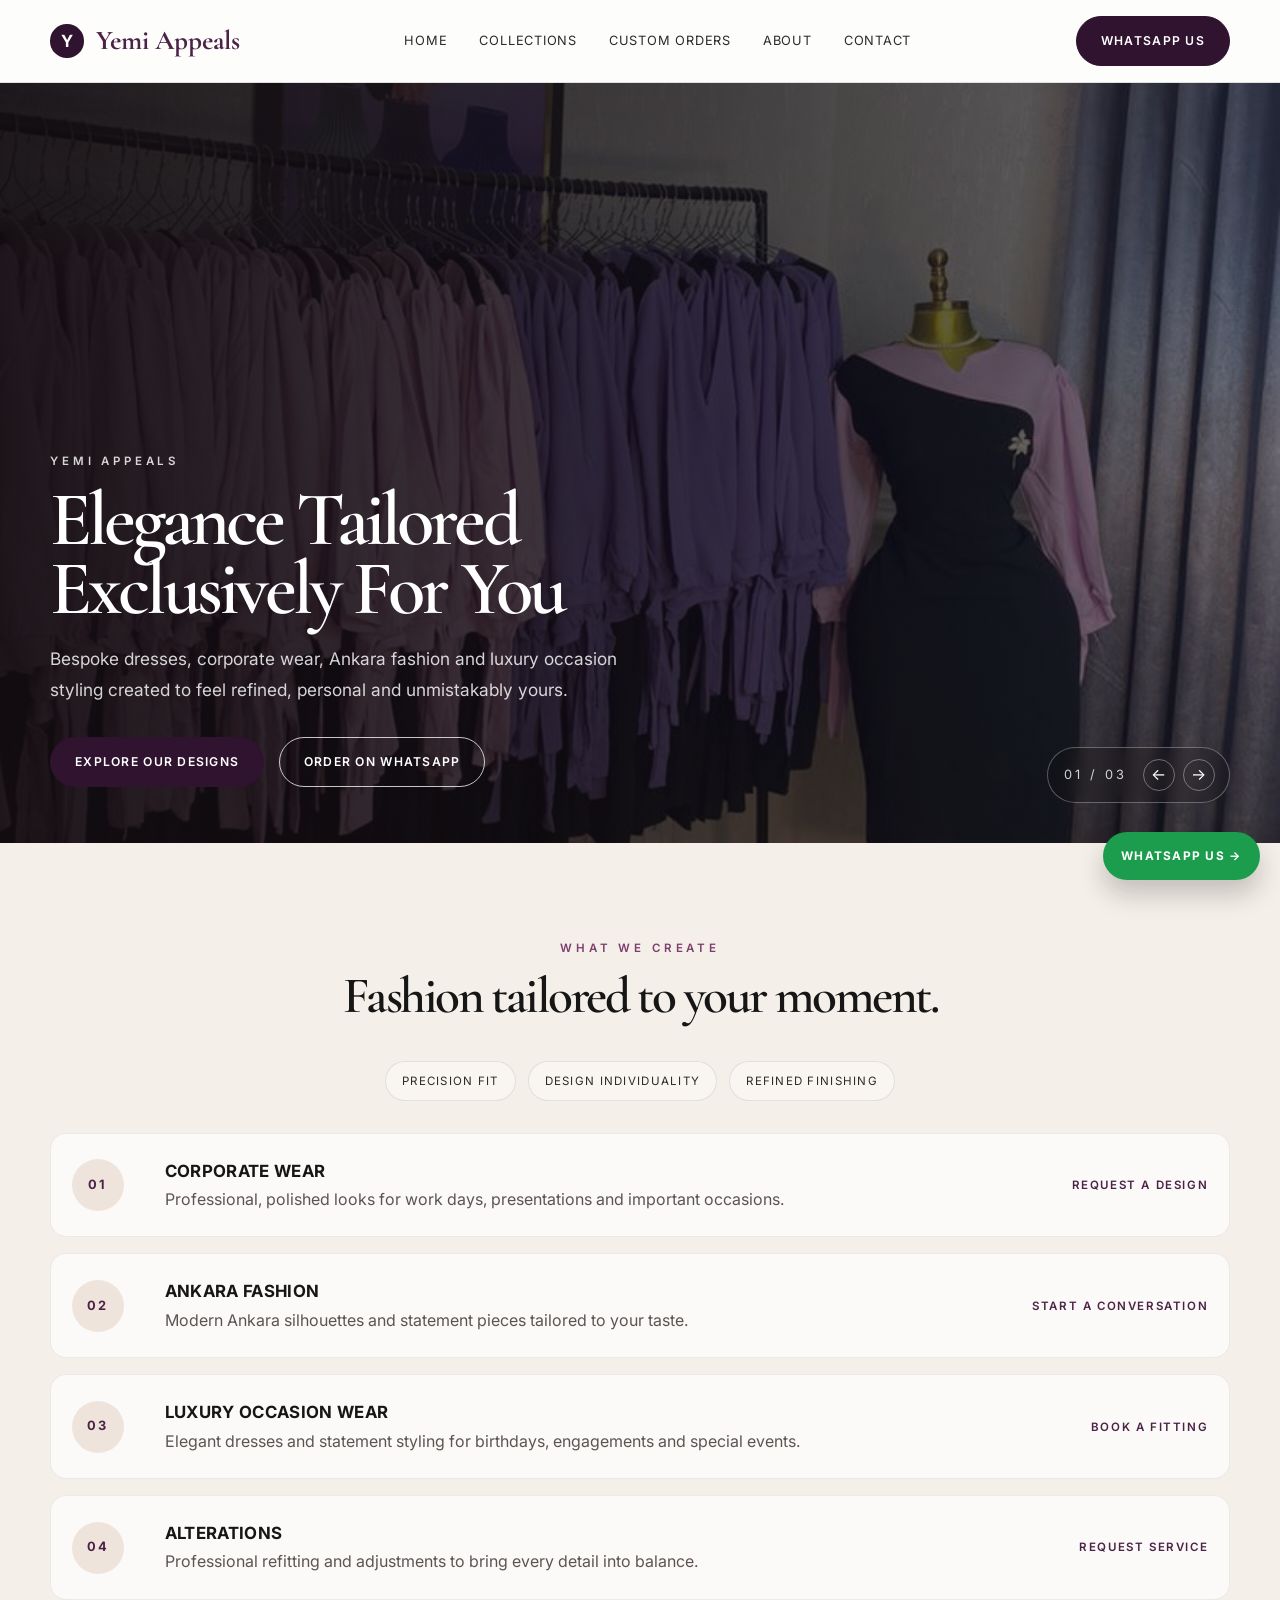
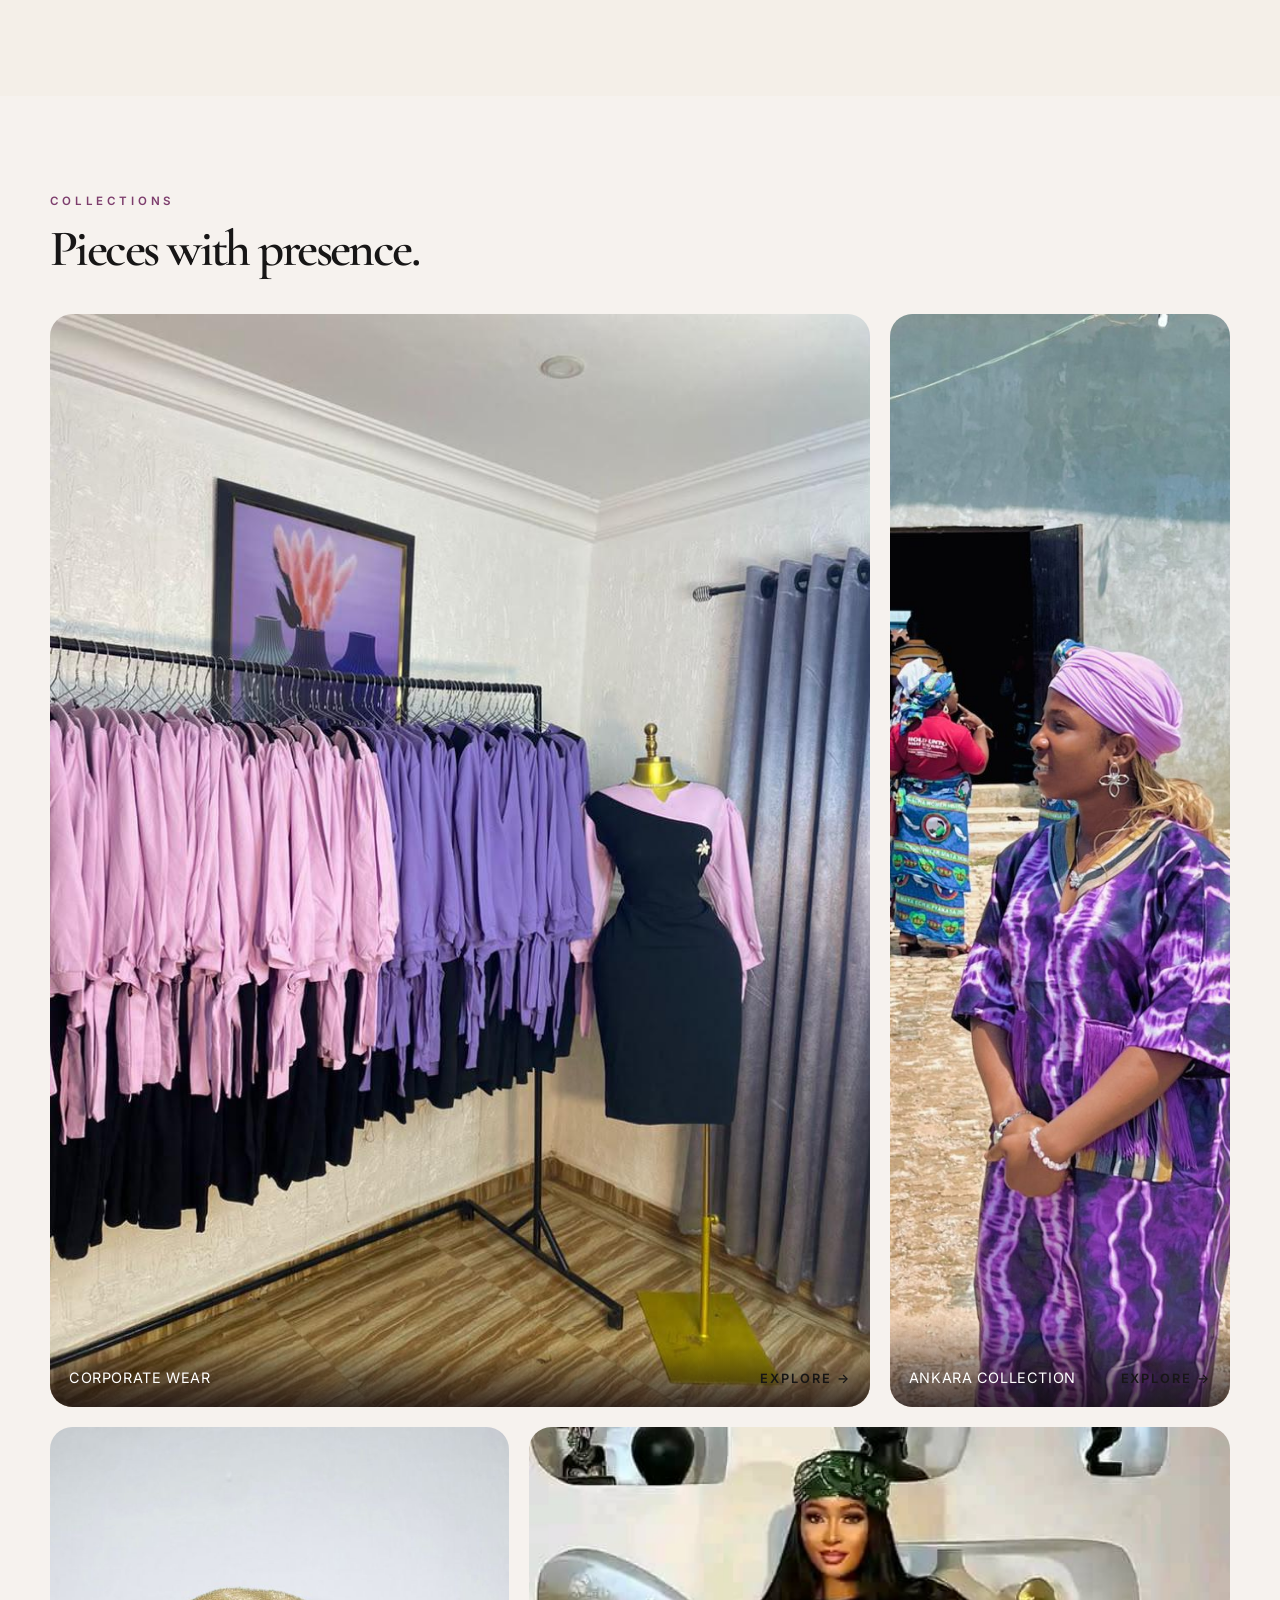
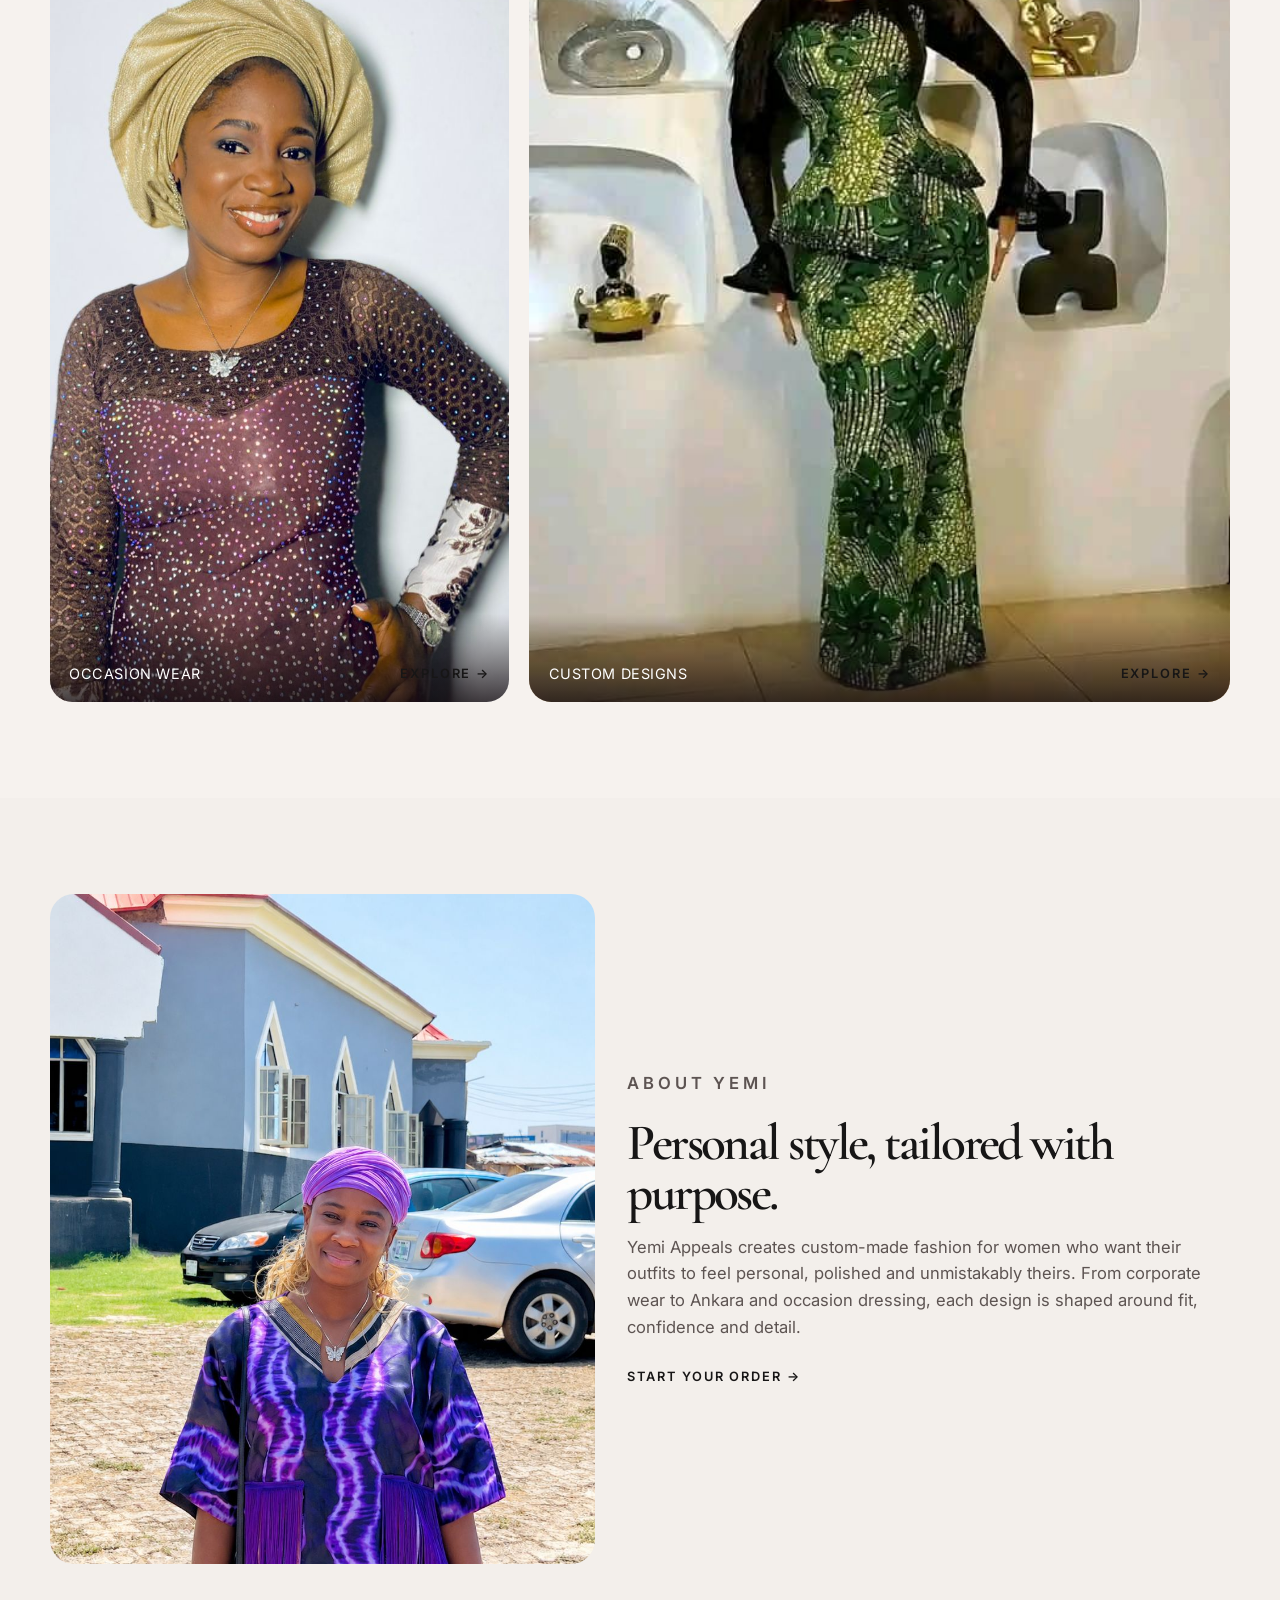
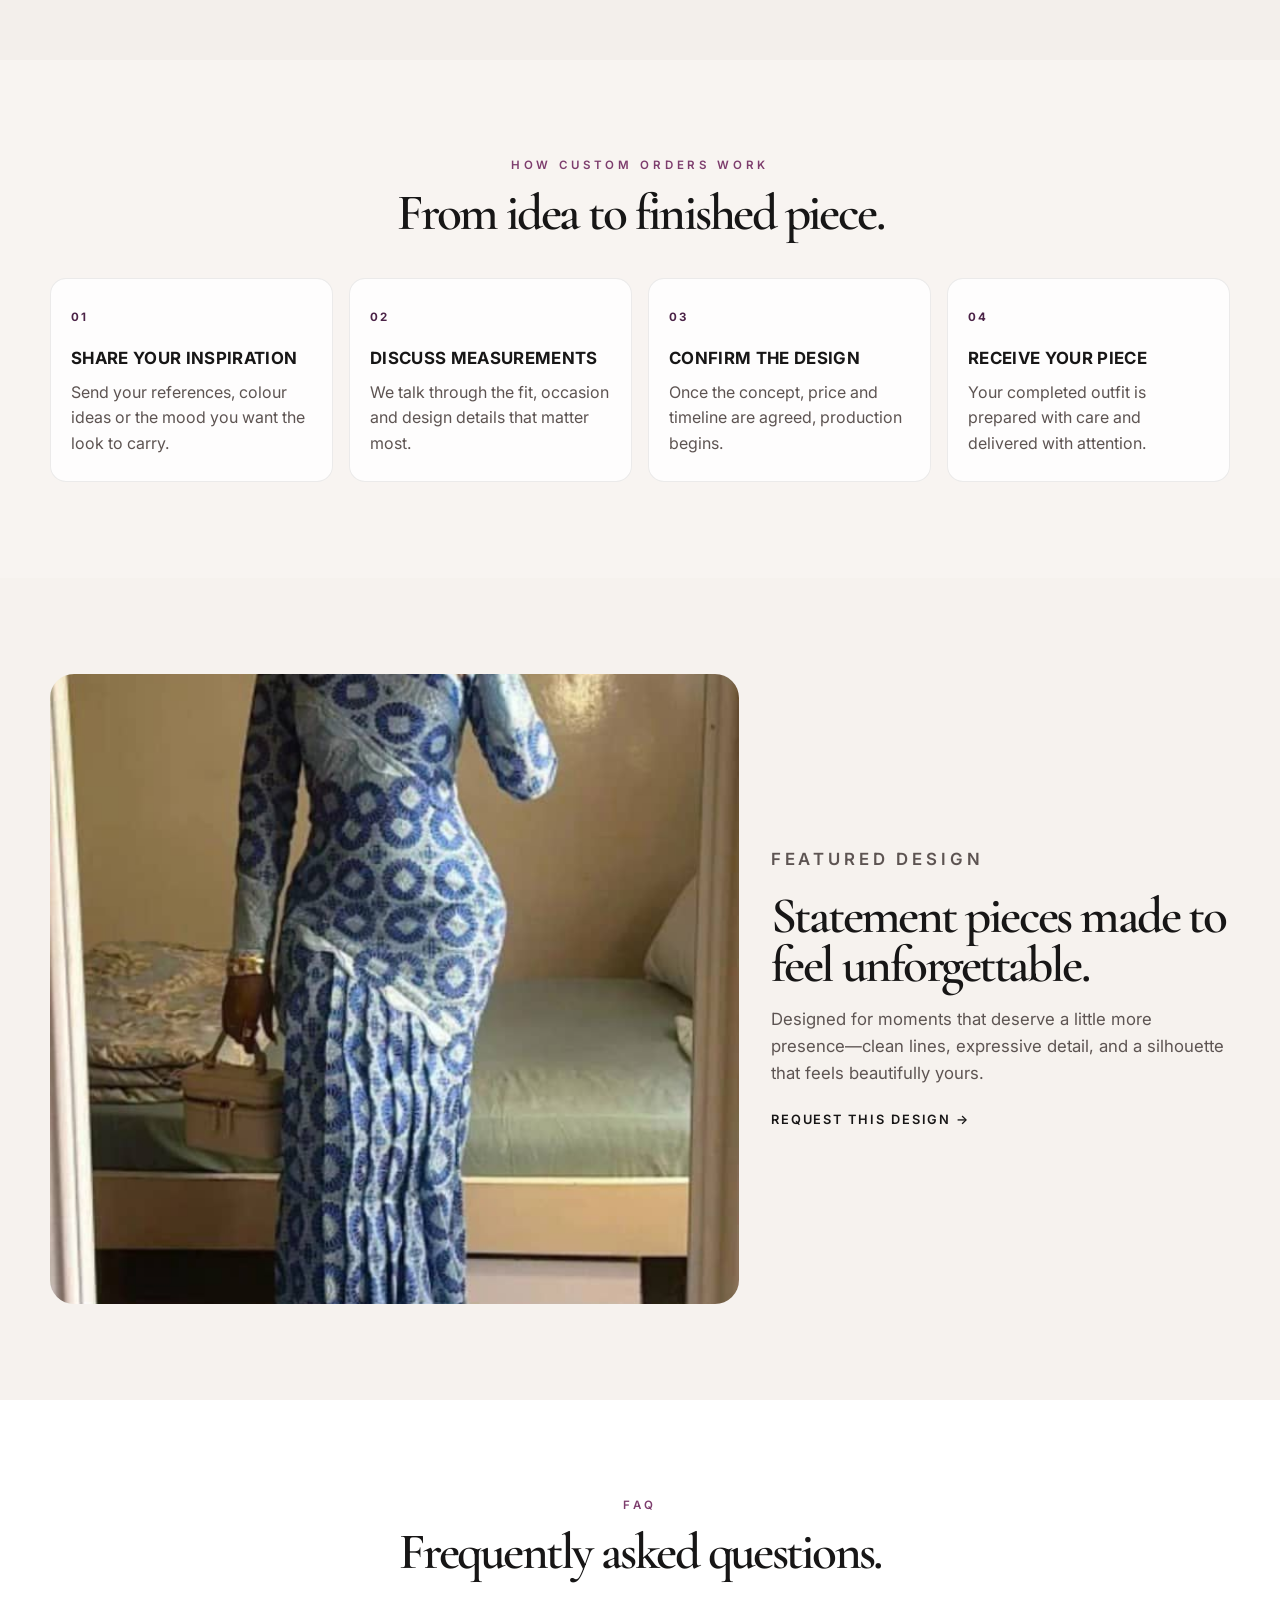
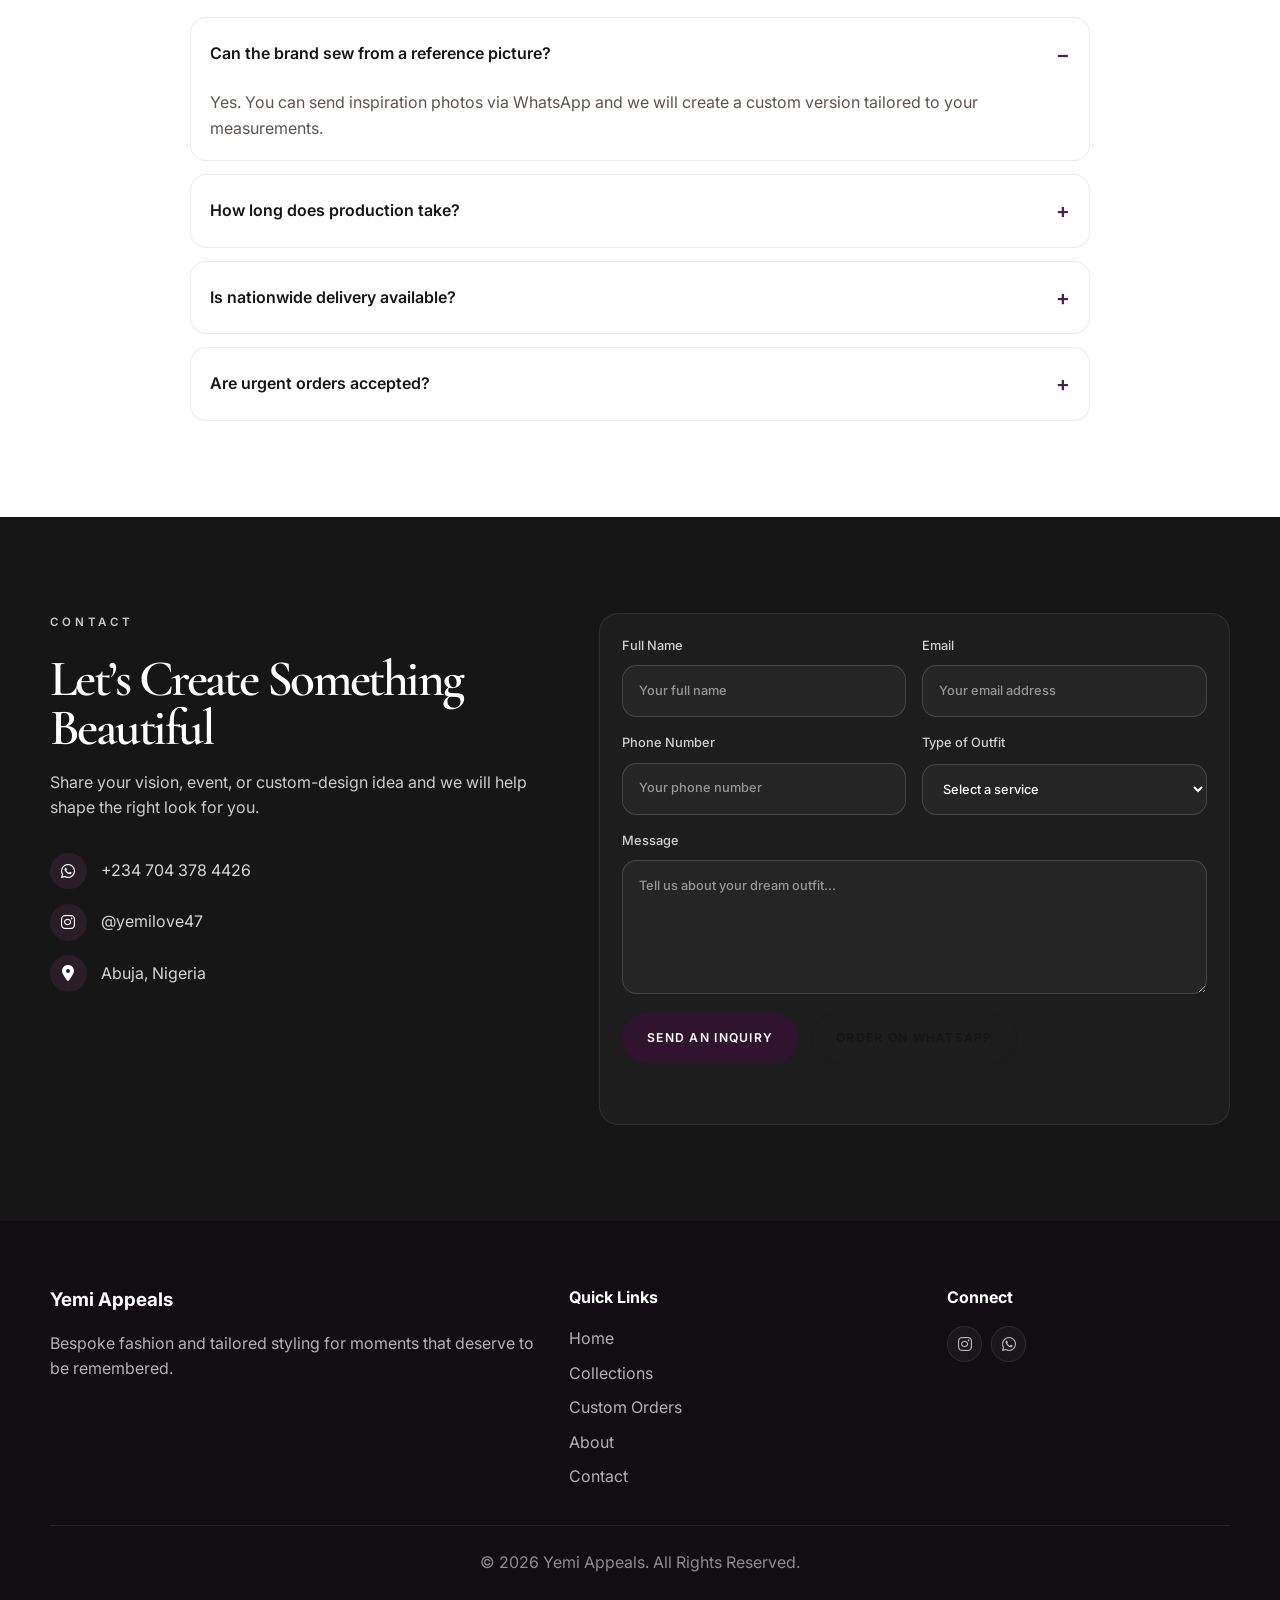
==== commit 134fca0a: "update website" ====
--- a/index.html
+++ b/index.html
@@ -48,12 +48,12 @@
       <div class="container hero-inner">
         <div class="hero-copy">
           <p class="eyebrow">YEMI APPEALS</p>
-          <h1>MADE TO BE REMEMBERED.</h1>
-          <p class="hero-text">Bespoke dresses, corporate wear and Ankara fashion designed for the moments that matter most—when confidence, elegance and individuality deserve to stand out.</p>
+          <h1>Elegance Tailored Exclusively For You</h1>
+          <p class="hero-text">Bespoke dresses, corporate wear, Ankara fashion and luxury occasion styling created to feel refined, personal and unmistakably yours.</p>
 
           <div class="hero-actions">
-            <a href="#collections" class="btn btn-primary">Explore Collection</a>
-            <a href="https://wa.me/2347043784426" class="btn btn-secondary" target="_blank" rel="noreferrer">Chat on WhatsApp</a>
+            <a href="#collections" class="btn btn-primary">Explore Our Designs</a>
+            <a href="https://wa.me/2347043784426" class="btn btn-secondary" target="_blank" rel="noreferrer">Order on WhatsApp</a>
           </div>
         </div>
 
@@ -67,49 +67,6 @@
       </div>
     </section>
 
-    <section class="section collection-section" id="collections">
-      <div class="container">
-        <div class="section-heading align-left">
-          <p class="eyebrow">THE COLLECTION</p>
-          <h2>Pieces with presence.</h2>
-        </div>
-
-        <div class="editorial-grid">
-          <article class="collection-feature">
-            <img src="images/corporate2.jpg" alt="Corporate wear collection" loading="eager">
-            <div class="collection-copy">
-              <span class="collection-tag">Corporate Wear</span>
-              <a href="#custom-order" class="text-link">Explore →</a>
-            </div>
-          </article>
-
-          <article class="collection-item">
-            <img src="images/bubugown2.jpg" alt="Ankara collection" loading="lazy">
-            <div class="collection-copy compact">
-              <span class="collection-tag">Ankara Collection</span>
-              <a href="#custom-order" class="text-link">Explore →</a>
-            </div>
-          </article>
-
-          <article class="collection-item">
-            <img src="images/stone-dress.jpg" alt="Luxury occasion wear" loading="lazy">
-            <div class="collection-copy compact">
-              <span class="collection-tag">Luxury Occasion Wear</span>
-              <a href="#custom-order" class="text-link">Explore →</a>
-            </div>
-          </article>
-
-          <article class="collection-item wide-item">
-            <img src="images/blouse&skirt 2.jpg" alt="Custom design collection" loading="lazy">
-            <div class="collection-copy compact">
-              <span class="collection-tag">Custom Designs</span>
-              <a href="#custom-order" class="text-link">Explore →</a>
-            </div>
-          </article>
-        </div>
-      </div>
-    </section>
-
     <section class="section services-section" id="services">
       <div class="container">
         <div class="section-heading">
@@ -117,12 +74,18 @@
           <h2>Fashion tailored to your moment.</h2>
         </div>
 
+        <div class="service-differentiators" aria-label="Brand differentiators">
+          <span>Precision fit</span>
+          <span>Design individuality</span>
+          <span>Refined finishing</span>
+        </div>
+
         <div class="service-list">
           <article class="service-block">
             <div class="service-number">01</div>
             <div>
-              <h3>Custom Made</h3>
-              <p>Designed specifically around your vision and measurements.</p>
+              <h3>Corporate Wear</h3>
+              <p>Professional, polished looks for work days, presentations and important occasions.</p>
             </div>
             <a href="https://wa.me/2347043784426" target="_blank" rel="noreferrer">Request a design</a>
           </article>
@@ -130,8 +93,8 @@
           <article class="service-block">
             <div class="service-number">02</div>
             <div>
-              <h3>Corporate Wear</h3>
-              <p>Professional and polished outfits for work and important occasions.</p>
+              <h3>Ankara Fashion</h3>
+              <p>Modern Ankara silhouettes and statement pieces tailored to your taste.</p>
             </div>
             <a href="https://wa.me/2347043784426" target="_blank" rel="noreferrer">Start a conversation</a>
           </article>
@@ -139,26 +102,17 @@
           <article class="service-block">
             <div class="service-number">03</div>
             <div>
-              <h3>Ankara Fashion</h3>
-              <p>Modern and traditional Ankara styles tailored to individual taste.</p>
-            </div>
-            <a href="https://wa.me/2347043784426" target="_blank" rel="noreferrer">Get started</a>
+              <h3>Luxury Occasion Wear</h3>
+              <p>Elegant dresses and statement styling for birthdays, engagements and special events.</p>
+            </div>
+            <a href="https://wa.me/2347043784426" target="_blank" rel="noreferrer">Book a fitting</a>
           </article>
 
           <article class="service-block">
             <div class="service-number">04</div>
             <div>
-              <h3>Luxury Occasion Wear</h3>
-              <p>Statement pieces for birthdays, engagements and special occasions.</p>
-            </div>
-            <a href="https://wa.me/2347043784426" target="_blank" rel="noreferrer">Book a fitting</a>
-          </article>
-
-          <article class="service-block">
-            <div class="service-number">05</div>
-            <div>
               <h3>Alterations</h3>
-              <p>Professional refitting and adjustments for a polished final finish.</p>
+              <p>Professional refitting and adjustments to bring every detail into balance.</p>
             </div>
             <a href="https://wa.me/2347043784426" target="_blank" rel="noreferrer">Request service</a>
           </article>
@@ -166,107 +120,94 @@
       </div>
     </section>
 
-    <section class="section statement-section">
-      <div class="container statement-wrap">
-        <p class="eyebrow">YEMI APPEALS</p>
-        <h2>YOUR STYLE.<br>YOUR STORY.<br>YOUR PIECE.</h2>
-        <p>Every piece is made to do more than dress the body—it should amplify the moment. We create custom designs that feel personal, polished and unmistakably yours.</p>
-      </div>
-    </section>
-
-    <section class="section custom-order-section" id="custom-order">
-      <div class="container custom-order-wrap">
-        <div class="custom-order-image">
-          <img src="images/yemi.jpg" alt="Yemi Appeals custom-made fashion" loading="lazy">
-        </div>
-
-        <div class="custom-order-copy">
-          <p class="eyebrow">CUSTOM MADE</p>
-          <h2>Have something in mind?</h2>
-          <p>Share your inspiration, tell us about the occasion, and let us shape a design that feels unmistakably yours. From concept to finishing details, we guide the process with care.</p>
-
-          <form class="custom-form" novalidate>
-            <div class="field-grid">
-              <label>
-                <span>Full Name</span>
-                <input type="text" name="fullName" placeholder="Your full name" autocomplete="name">
-              </label>
-
-              <label>
-                <span>WhatsApp/Phone Number</span>
-                <input type="tel" name="phone" placeholder="Your phone number" autocomplete="tel">
-              </label>
-
-              <label>
-                <span>Email</span>
-                <input type="email" name="email" placeholder="Your email address" autocomplete="email">
-              </label>
-
-              <label>
-                <span>Type of Outfit</span>
-                <input type="text" name="outfit" placeholder="e.g. Corporate wear">
-              </label>
-
-              <label>
-                <span>Event/Occasion</span>
-                <input type="text" name="occasion" placeholder="e.g. Birthday, engagement">
-              </label>
-
-              <label>
-                <span>Preferred Date</span>
-                <input type="text" name="date" placeholder="Preferred date">
-              </label>
-            </div>
-
-            <label>
-              <span>Design Details</span>
-              <textarea name="details" rows="4" placeholder="Share the style, colour, fabric and fit you want."></textarea>
-            </label>
-
-            <label class="upload-field">
-              <span>Upload Inspiration Image</span>
-              <input type="file" name="inspiration" accept="image/*">
-            </label>
-
-            <div class="custom-order-actions">
-              <button type="submit" class="btn btn-primary">START A CUSTOM ORDER</button>
-              <a href="https://wa.me/2347043784426" class="btn btn-secondary dark" target="_blank" rel="noreferrer">CHAT ON WHATSAPP</a>
-            </div>
-          </form>
-        </div>
-      </div>
-    </section>
-
-    <section class="section process-section">
+    <section class="section collection-section" id="collections">
+      <div class="container">
+        <div class="section-heading align-left">
+          <p class="eyebrow">COLLECTIONS</p>
+          <h2>Pieces with presence.</h2>
+        </div>
+
+        <div class="editorial-grid">
+          <article class="collection-feature">
+            <img src="images/corporate2.jpg" alt="Corporate wear collection from Yemi Appeals" loading="eager">
+            <div class="collection-copy">
+              <span class="collection-tag">Corporate Wear</span>
+              <a href="#custom-order" class="text-link">Explore →</a>
+            </div>
+          </article>
+
+          <article class="collection-item">
+            <img src="images/bubugown2.jpg" alt="Ankara fashion collection" loading="lazy">
+            <div class="collection-copy compact">
+              <span class="collection-tag">Ankara Collection</span>
+              <a href="#custom-order" class="text-link">Explore →</a>
+            </div>
+          </article>
+
+          <article class="collection-item">
+            <img src="images/stone-dress.jpg" alt="Luxury occasion wear by Yemi Appeals" loading="lazy">
+            <div class="collection-copy compact">
+              <span class="collection-tag">Occasion Wear</span>
+              <a href="#custom-order" class="text-link">Explore →</a>
+            </div>
+          </article>
+
+          <article class="collection-item wide-item">
+            <img src="images/blouse&skirt 2.jpg" alt="Custom design wardrobe styles" loading="lazy">
+            <div class="collection-copy compact">
+              <span class="collection-tag">Custom Designs</span>
+              <a href="#custom-order" class="text-link">Explore →</a>
+            </div>
+          </article>
+        </div>
+      </div>
+    </section>
+
+    <section class="section about-section" id="about">
+      <div class="container about-wrap">
+        <div class="about-image-panel">
+          <img src="images/yemi.jpg" alt="Yemi Appeals designer portrait" loading="lazy">
+        </div>
+
+        <div class="about-copy">
+          <p class="eyebrow">ABOUT YEMI</p>
+          <h2>Personal style, tailored with purpose.</h2>
+          <p>Yemi Appeals creates custom-made fashion for women who want their outfits to feel personal, polished and unmistakably theirs. From corporate wear to Ankara and occasion dressing, each design is shaped around fit, confidence and detail.</p>
+          <a href="#custom-order" class="text-link">Start Your Order →</a>
+        </div>
+      </div>
+    </section>
+
+    <section class="section process-section" id="custom-order">
       <div class="container">
         <div class="section-heading">
-          <p class="eyebrow">HOW IT WORKS</p>
+          <p class="eyebrow">HOW CUSTOM ORDERS WORK</p>
           <h2>From idea to finished piece.</h2>
         </div>
 
         <div class="process-grid">
           <article class="process-card">
             <span>01</span>
-            <h3>Share Your Idea</h3>
-            <p>Send your inspiration, reference photos or your vision for the outfit.</p>
+            <h3>Share your inspiration</h3>
+            <p>Send your references, colour ideas or the mood you want the look to carry.</p>
           </article>
 
           <article class="process-card">
             <span>02</span>
-            <h3>Discuss Your Design</h3>
-            <p>We talk through the style, measurements, details and occasion.</p>
+            <h3>Discuss measurements</h3>
+            <p>We talk through the fit, occasion and design details that matter most.</p>
           </article>
 
           <article class="process-card">
             <span>03</span>
-            <h3>We Create</h3>
-            <p>Your piece is carefully designed and made to suit your preferences.</p>
+            <h3>Confirm the design</h3>
+            <p>Once the concept, price and timeline are agreed, production begins.</p>
           </article>
 
           <article class="process-card">
             <span>04</span>
-            <h3>Receive Your Finished Piece</h3>
-            <p>Your finished outfit is prepared and delivered with care.</p>
+            <h3>Receive your piece</h3>
+            <p>Your completed outfit is prepared with care and delivered with attention.</p>
           </article>
         </div>
       </div>
@@ -275,117 +216,13 @@
     <section class="section feature-piece-section">
       <div class="container feature-piece-wrap">
         <div class="feature-piece-image">
-          <img src="images/straightgown.jpg" alt="Yemi Appeals signature look" loading="lazy">
+          <img src="images/straightgown.jpg" alt="Signature Yemi Appeals dress design" loading="lazy">
         </div>
         <div class="feature-piece-copy">
-          <p class="eyebrow">THE SIGNATURE LOOK</p>
-          <h2>Statement pieces with lasting presence.</h2>
-          <p>Luxury fashion with intention—crafted to feel personal, polished and memorable from the first glance to the final entrance.</p>
-          <a href="#collections" class="text-link">VIEW COLLECTION →</a>
-        </div>
-      </div>
-    </section>
-
-    <section class="section lookbook-section" id="portfolio">
-      <div class="container">
-        <div class="section-heading">
-          <p class="eyebrow">LOOKBOOK</p>
-          <h2>Fashion stories in motion.</h2>
-        </div>
-
-        <div class="lookbook-grid">
-          <figure class="lookbook-card tall-card">
-            <img src="images/corporate2.jpg" alt="Corporate collection" loading="lazy">
-            <figcaption>Corporate Collection</figcaption>
-          </figure>
-
-          <figure class="lookbook-card small-card">
-            <img src="images/bubugown2.jpg" alt="Ankara elegance" loading="lazy">
-            <figcaption>Ankara Elegance</figcaption>
-          </figure>
-
-          <figure class="lookbook-card large-card">
-            <img src="images/stone-dress.jpg" alt="Luxury fashion" loading="lazy">
-            <figcaption>Luxury Fashion</figcaption>
-          </figure>
-
-          <figure class="lookbook-card small-card">
-            <img src="images/blouse&skirt 2.jpg" alt="Birthday collection" loading="lazy">
-            <figcaption>Birthday Collection</figcaption>
-          </figure>
-
-          <figure class="lookbook-card tall-card">
-            <img src="images/bubugown1.jpg" alt="Custom design" loading="lazy">
-            <figcaption>Custom Design</figcaption>
-          </figure>
-
-          <figure class="lookbook-card small-card">
-            <img src="images/straightgown.jpg" alt="Client transformation" loading="lazy">
-            <figcaption>Client Transformation</figcaption>
-          </figure>
-        </div>
-      </div>
-    </section>
-
-    <section class="section value-section">
-      <div class="container">
-        <div class="section-heading">
-          <p class="eyebrow">WHY CLIENTS CHOOSE YEMI</p>
-          <h2>Thoughtful tailoring. Refined details.</h2>
-        </div>
-
-        <div class="value-grid">
-          <article>
-            <h3>Tailored to you</h3>
-            <p>Every piece is designed around your measurements, style and occasion.</p>
-          </article>
-
-          <article>
-            <h3>Built with intention</h3>
-            <p>From concept to finishing, each design is approached with care and craftsmanship.</p>
-          </article>
-
-          <article>
-            <h3>Designed for special moments</h3>
-            <p>Whether it is corporate, Ankara, custom or occasion wear, the focus stays on elegance.</p>
-          </article>
-        </div>
-      </div>
-    </section>
-
-    <section class="section about-section" id="about">
-      <div class="container about-wrap">
-        <div class="about-image-panel">
-          <img src="images/yemi.jpg" alt="Meet Yemi" loading="lazy">
-        </div>
-
-        <div class="about-copy">
-          <p class="eyebrow">MEET YEMI</p>
-          <h2>Personal style, tailored with purpose.</h2>
-          <p>At Yemi Appeals, every design begins with a simple idea: help you feel like the best version of yourself. We specialize in corporate wear, Ankara fashion and luxury custom dresses tailored with precision and purpose.</p>
-          <a href="#custom-order" class="text-link">Discover Our Story →</a>
-        </div>
-      </div>
-    </section>
-
-    <section class="section instagram-section">
-      <div class="container">
-        <div class="section-heading align-left">
-          <p class="eyebrow">SOCIAL</p>
-          <h2>Follow the fashion journey.</h2>
-        </div>
-
-        <div class="instagram-grid">
-          <img src="images/corporate2.jpg" alt="Yemi Appeals corporate wear" loading="lazy">
-          <img src="images/blouse&skirt1 .jpg" alt="Yemi Appeals Ankara design" loading="lazy">
-          <img src="images/blouse&skirt 2.jpg" alt="Yemi Appeals fashion styling" loading="lazy">
-          <img src="images/bubugown2.jpg" alt="Yemi Appeals custom outfit" loading="lazy">
-          <img src="images/stone-dress.jpg" alt="Yemi Appeals occasion wear" loading="lazy">
-          <img src="images/straightgown.jpg" alt="Yemi Appeals ready-to-wear look" loading="lazy">
-        </div>
-
-        <div class="text-center">
-          <a href="https://www.instagram.com/yemilove47?igsh=MWl0ZXhqbjRjYTZtZQ==&utm_source=ig_contact_invite" class="btn btn-primary" target="_blank" rel="noreferrer"><i class="fab fa-instagram"></i> Follow @yemilove47</a>
+          <p class="eyebrow">FEATURED DESIGN</p>
+          <h2>Statement pieces made to feel unforgettable.</h2>
+          <p>Designed for moments that deserve a little more presence—clean lines, expressive detail, and a silhouette that feels beautifully yours.</p>
+          <a href="https://wa.me/2347043784426" class="text-link" target="_blank" rel="noreferrer">Request This Design →</a>
         </div>
       </div>
     </section>
@@ -400,7 +237,7 @@
         <div class="faq-container">
           <div class="faq-item active">
             <button class="faq-question" type="button" aria-expanded="true">
-              Do you sew from pictures?
+              Can the brand sew from a reference picture?
               <span>−</span>
             </button>
             <div class="faq-answer" style="max-height: 200px;">
@@ -414,27 +251,27 @@
               <span>+</span>
             </button>
             <div class="faq-answer">
-              <p>Production time depends on the complexity of the design. Delivery timelines are confirmed before production starts.</p>
+              <p>Production time varies with the complexity of the design. Timelines are confirmed before production begins.</p>
             </div>
           </div>
 
           <div class="faq-item">
             <button class="faq-question" type="button" aria-expanded="false">
-              Do you deliver nationwide?
+              Is nationwide delivery available?
               <span>+</span>
             </button>
             <div class="faq-answer">
-              <p>Yes. We deliver across Nigeria through trusted delivery partners.</p>
+              <p>Yes. Delivery is available across Nigeria through trusted delivery partners.</p>
             </div>
           </div>
 
           <div class="faq-item">
             <button class="faq-question" type="button" aria-expanded="false">
-              Do you take urgent orders?
+              Are urgent orders accepted?
               <span>+</span>
             </button>
             <div class="faq-answer">
-              <p>Yes, depending on availability and complexity of the order.</p>
+              <p>Urgent orders may be considered depending on availability and the complexity of the request.</p>
             </div>
           </div>
         </div>
@@ -445,8 +282,8 @@
       <div class="container contact-wrap">
         <div class="contact-copy">
           <p class="eyebrow">CONTACT</p>
-          <h2>LET'S CREATE SOMETHING BEAUTIFUL</h2>
-          <p>Ready for your next custom-made outfit? Reach out today and let’s discuss your style, event and design vision.</p>
+          <h2>Let’s Create Something Beautiful</h2>
+          <p>Share your vision, event, or custom-design idea and we will help shape the right look for you.</p>
 
           <div class="contact-list">
             <div class="contact-item">
@@ -482,12 +319,12 @@
             </label>
 
             <label>
-              <span>Inquiry/Service</span>
+              <span>Type of Outfit</span>
               <select name="service" required>
                 <option value="">Select a service</option>
                 <option>Corporate Wear</option>
                 <option>Ankara Fashion</option>
-                <option>Occasion Wear</option>
+                <option>Luxury Occasion Wear</option>
                 <option>Alterations</option>
                 <option>Custom Design</option>
               </select>
@@ -500,9 +337,10 @@
           </label>
 
           <div class="form-actions">
-            <button type="submit" class="btn btn-primary">SEND INQUIRY</button>
-            <a href="https://wa.me/2347043784426" class="btn btn-secondary dark" target="_blank" rel="noreferrer">CHAT ON WHATSAPP</a>
-          </div>
+            <button type="submit" class="btn btn-primary">Send an Inquiry</button>
+            <a href="https://wa.me/2347043784426" class="btn btn-secondary dark" target="_blank" rel="noreferrer">Order on WhatsApp</a>
+          </div>
+          <p class="form-status" aria-live="polite"></p>
         </form>
       </div>
     </section>
@@ -512,7 +350,7 @@
     <div class="container footer-wrap">
       <div>
         <h3>Yemi Appeals</h3>
-        <p>Luxury custom-made fashion designed to celebrate confidence, elegance and individuality.</p>
+        <p>Bespoke fashion and tailored styling for moments that deserve to be remembered.</p>
       </div>
 
       <div>
@@ -545,4 +383,4 @@
 
   <script src="script.js" defer></script>
 </body>
-</html>
+</html>
--- a/style.css
+++ b/style.css
@@ -103,16 +103,14 @@
 
 .section-heading h2,
 .about-copy h2,
-.custom-order-copy h2,
 .contact-copy h2,
-.statement-wrap h2,
 .feature-piece-copy h2 {
   margin: 0;
   font-family: 'Cormorant Garamond', serif;
-  font-size: clamp(2.5rem, 4vw, 4.2rem);
+  font-size: clamp(2.8rem, 4vw, 4.2rem);
   line-height: 0.96;
   font-weight: 600;
-  letter-spacing: -0.04em;
+  letter-spacing: -0.05em;
   color: var(--ink);
 }
 
@@ -121,7 +119,7 @@
   display: inline-flex;
   align-items: center;
   gap: 0.5rem;
-  font-size: 0.82rem;
+  font-size: 0.8rem;
   font-weight: 600;
   letter-spacing: 0.12rem;
   text-transform: uppercase;
@@ -141,7 +139,8 @@
   transition: transform var(--transition);
 }
 
-.text-link:hover::after {
+.text-link:hover::after,
+.text-link:focus-visible::after {
   transform: scaleX(1);
 }
 
@@ -192,8 +191,8 @@
 
 .nav-links a {
   position: relative;
-  font-size: 0.82rem;
-  letter-spacing: 0.04em;
+  font-size: 0.8rem;
+  letter-spacing: 0.06em;
   text-transform: uppercase;
   color: var(--ink-soft);
   transition: color var(--transition);
@@ -240,12 +239,13 @@
 .header-cta,
 .btn-primary {
   background: var(--plum-900);
-  color: var(--white);
   border: 1px solid var(--plum-900);
+  color: var(--white);
 }
 
 .header-cta:hover,
-.btn-primary:hover {
+.btn-primary:hover,
+.btn-primary:focus-visible {
   transform: translateY(-2px);
   background: var(--plum-700);
   border-color: var(--plum-700);
@@ -263,7 +263,9 @@
 }
 
 .btn-secondary:hover,
-.btn-secondary.dark:hover {
+.btn-secondary.dark:hover,
+.btn-secondary:focus-visible,
+.btn-secondary.dark:focus-visible {
   background: var(--white);
   border-color: var(--white);
   color: var(--ink);
@@ -319,24 +321,24 @@
 }
 
 .hero-copy .eyebrow {
-  color: rgba(255, 255, 255, 0.8);
+  color: rgba(255, 255, 255, 0.82);
 }
 
 .hero-copy h1 {
   margin: 0;
   font-family: 'Cormorant Garamond', serif;
-  font-size: clamp(3.4rem, 7vw, 7rem);
+  font-size: clamp(3.1rem, 6vw, 6.4rem);
   line-height: 0.9;
-  letter-spacing: -0.06em;
+  letter-spacing: -0.05em;
   font-weight: 600;
 }
 
 .hero-text {
-  max-width: 36rem;
-  margin: 1.3rem 0 0;
+  max-width: 38rem;
+  margin: 1.2rem 0 0;
   font-size: 1.08rem;
   line-height: 1.8;
-  color: rgba(255, 255, 255, 0.8);
+  color: rgba(255, 255, 255, 0.82);
 }
 
 .hero-actions {
@@ -362,7 +364,7 @@
 }
 
 .hero-counter {
-  font-size: 0.78rem;
+  font-size: 0.8rem;
   letter-spacing: 0.18rem;
   text-transform: uppercase;
   color: rgba(255, 255, 255, 0.8);
@@ -386,10 +388,90 @@
   transition: background var(--transition), border-color var(--transition), transform var(--transition);
 }
 
-.hero-arrow:hover {
+.hero-arrow:hover,
+.hero-arrow:focus-visible {
   background: rgba(255, 255, 255, 0.12);
   border-color: rgba(255, 255, 255, 0.75);
   transform: translateY(-2px);
+}
+
+.services-section {
+  background: #f4efe8;
+}
+
+.service-differentiators {
+  display: flex;
+  flex-wrap: wrap;
+  justify-content: center;
+  gap: 0.75rem;
+  margin-bottom: 2rem;
+}
+
+.service-differentiators span {
+  border: 1px solid rgba(23, 22, 22, 0.1);
+  background: rgba(255, 255, 255, 0.45);
+  border-radius: 999px;
+  padding: 0.6rem 1rem;
+  font-size: 0.72rem;
+  letter-spacing: 0.08rem;
+  text-transform: uppercase;
+  color: var(--ink-soft);
+}
+
+.service-list {
+  display: grid;
+  gap: 1rem;
+}
+
+.service-block {
+  display: grid;
+  grid-template-columns: 72px minmax(0, 1fr) auto;
+  align-items: center;
+  gap: 1.3rem;
+  padding: 1.5rem 1.3rem;
+  background: rgba(255, 255, 255, 0.7);
+  border: 1px solid rgba(23, 22, 22, 0.07);
+  border-radius: 1rem;
+  transition: transform 220ms ease, box-shadow 220ms ease, border-color 220ms ease;
+}
+
+.service-block:hover {
+  transform: translateY(-3px);
+  border-color: rgba(125, 61, 109, 0.2);
+  box-shadow: 0 12px 22px rgba(31, 17, 25, 0.05);
+}
+
+.service-number {
+  display: inline-grid;
+  place-items: center;
+  width: 52px;
+  height: 52px;
+  border-radius: 50%;
+  background: var(--paper-deep);
+  color: var(--plum-700);
+  font-size: 0.8rem;
+  font-weight: 700;
+  letter-spacing: 0.12rem;
+}
+
+.service-block h3 {
+  margin: 0 0 0.15rem;
+  font-size: 1.05rem;
+  letter-spacing: 0.02em;
+  text-transform: uppercase;
+}
+
+.service-block p {
+  margin: 0;
+  color: var(--muted);
+}
+
+.service-block a {
+  font-size: 0.72rem;
+  font-weight: 600;
+  letter-spacing: 0.1rem;
+  text-transform: uppercase;
+  color: var(--plum-700);
 }
 
 .collection-section {
@@ -470,123 +552,215 @@
   min-height: 280px;
 }
 
-.services-section {
-  background: #f5efe9;
-}
-
-.service-list {
-  display: grid;
+.about-section {
+  background: #f3efeb;
+}
+
+.about-wrap {
+  display: grid;
+  grid-template-columns: 0.95fr 1.05fr;
+  align-items: center;
+  gap: 2rem;
+}
+
+.about-image-panel img {
+  width: 100%;
+  height: 670px;
+  object-fit: cover;
+  border-radius: 1.5rem;
+}
+
+.about-copy {
+  padding: 0.7rem 0;
+}
+
+.about-copy h2 {
+  margin-bottom: 1rem;
+}
+
+.about-copy p {
+  margin: 0 0 1.4rem;
+  color: var(--muted);
+  font-size: 1.04rem;
+}
+
+.process-section {
+  background: #f8f4f1;
+}
+
+.process-grid {
+  display: grid;
+  grid-template-columns: repeat(4, minmax(0, 1fr));
   gap: 1rem;
 }
 
-.service-block {
-  display: grid;
-  grid-template-columns: 72px minmax(0, 1fr) auto;
-  align-items: center;
-  gap: 1.3rem;
-  padding: 1.5rem 1.3rem;
-  background: rgba(255, 255, 255, 0.7);
-  border: 1px solid rgba(23, 22, 22, 0.07);
+.process-card {
+  background: rgba(255, 255, 255, 0.82);
+  border: 1px solid rgba(23, 22, 22, 0.08);
   border-radius: 1rem;
-  transition: transform 220ms ease, box-shadow 220ms ease, border-color 220ms ease;
-}
-
-.service-block:hover {
+  padding: 1.5rem 1.25rem;
+  transition: transform 220ms ease, box-shadow 220ms ease;
+}
+
+.process-card:hover {
   transform: translateY(-3px);
-  border-color: rgba(125, 61, 109, 0.2);
-  box-shadow: 0 12px 22px rgba(31, 17, 25, 0.05);
-}
-
-.service-number {
-  display: inline-grid;
-  place-items: center;
-  width: 52px;
-  height: 52px;
-  border-radius: 50%;
-  background: var(--paper-deep);
+  box-shadow: 0 14px 26px rgba(31, 17, 25, 0.05);
+}
+
+.process-card span {
+  display: inline-block;
+  font-size: 0.72rem;
+  letter-spacing: 0.14rem;
+  font-weight: 700;
   color: var(--plum-700);
-  font-size: 0.8rem;
-  font-weight: 700;
-  letter-spacing: 0.12rem;
-}
-
-.service-block h3 {
-  margin: 0 0 0.1rem;
+}
+
+.process-card h3 {
+  margin: 1rem 0 0.5rem;
   font-size: 1.05rem;
   letter-spacing: 0.02em;
   text-transform: uppercase;
 }
 
-.service-block p {
+.process-card p {
   margin: 0;
   color: var(--muted);
 }
 
-.service-block a {
-  font-size: 0.72rem;
+.feature-piece-section {
+  background: var(--paper);
+}
+
+.feature-piece-wrap {
+  display: grid;
+  grid-template-columns: 1.2fr 0.8fr;
+  align-items: center;
+  gap: 2rem;
+}
+
+.feature-piece-image img {
+  width: 100%;
+  height: 630px;
+  object-fit: cover;
+  border-radius: 1.5rem;
+}
+
+.feature-piece-copy {
+  padding: 0.8rem 0;
+}
+
+.feature-piece-copy h2 {
+  margin-bottom: 1rem;
+}
+
+.feature-piece-copy p {
+  margin: 0 0 1.2rem;
+  color: var(--muted);
+  font-size: 1.05rem;
+}
+
+.faq-section {
+  background: var(--white);
+}
+
+.faq-container {
+  max-width: 900px;
+  margin: 0 auto;
+  display: grid;
+  gap: 0.8rem;
+}
+
+.faq-item {
+  border: 1px solid rgba(23, 22, 22, 0.08);
+  border-radius: 1rem;
+  background: #fff;
+  overflow: hidden;
+}
+
+.faq-question {
+  width: 100%;
+  display: flex;
+  align-items: center;
+  justify-content: space-between;
+  gap: 1rem;
+  border: 0;
+  background: transparent;
+  padding: 1.2rem 1.2rem;
+  font-size: 1rem;
   font-weight: 600;
-  letter-spacing: 0.1rem;
-  text-transform: uppercase;
+  color: var(--ink);
+  text-align: left;
+}
+
+.faq-question span {
+  font-size: 1.3rem;
   color: var(--plum-700);
 }
 
-.statement-section {
+.faq-answer {
+  max-height: 0;
+  overflow: hidden;
+  transition: max-height 200ms ease;
+}
+
+.faq-answer p {
+  margin: 0;
+  padding: 0 1.2rem 1.2rem;
+  color: var(--muted);
+}
+
+.contact-section {
   background: var(--ink);
   color: var(--white);
 }
 
-.statement-wrap {
-  text-align: center;
-}
-
-.statement-wrap .eyebrow {
-  color: rgba(255, 255, 255, 0.72);
-}
-
-.statement-wrap h2 {
+.contact-wrap {
+  display: grid;
+  grid-template-columns: 0.9fr 1.1fr;
+  gap: 2rem;
+  align-items: start;
+}
+
+.contact-copy h2 {
   color: var(--white);
   margin-bottom: 1rem;
 }
 
-.statement-wrap p {
-  max-width: 780px;
-  margin: 0 auto;
-  color: rgba(255, 255, 255, 0.79);
-  font-size: 1.07rem;
-}
-
-.custom-order-wrap {
-  display: grid;
-  grid-template-columns: 0.95fr 1.05fr;
-  align-items: center;
-  gap: 2.3rem;
-}
-
-.custom-order-image img {
-  width: 100%;
-  height: 700px;
-  object-fit: cover;
-  border-radius: 1.4rem;
-}
-
-.custom-order-copy {
-  padding: 1rem 0;
-}
-
-.custom-order-copy h2 {
-  margin-bottom: 1rem;
-}
-
-.custom-order-copy > p {
-  max-width: 42rem;
-  margin: 0 0 1.8rem;
-  color: var(--muted);
-}
-
-.custom-form,
+.contact-copy > p {
+  margin: 0 0 1.5rem;
+  color: rgba(255, 255, 255, 0.78);
+}
+
+.contact-list {
+  display: grid;
+  gap: 0.9rem;
+  margin-top: 2rem;
+}
+
+.contact-item {
+  display: flex;
+  align-items: center;
+  gap: 0.9rem;
+  color: rgba(255, 255, 255, 0.82);
+}
+
+.icon-box {
+  display: inline-grid;
+  place-items: center;
+  width: 2.3rem;
+  height: 2.3rem;
+  border-radius: 50%;
+  background: rgba(125, 61, 109, 0.18);
+  color: var(--white);
+}
+
 .enquiry-form {
   display: grid;
   gap: 1rem;
+  padding: 1.4rem;
+  background: rgba(255, 255, 255, 0.03);
+  border: 1px solid rgba(255, 255, 255, 0.08);
+  border-radius: 1.2rem;
 }
 
 .field-grid {
@@ -623,16 +797,11 @@
   outline: none;
 }
 
-.upload-field input {
-  padding: 0.8rem;
-}
-
 textarea {
   resize: vertical;
   min-height: 120px;
 }
 
-.custom-order-actions,
 .form-actions {
   display: flex;
   flex-wrap: wrap;
@@ -640,332 +809,6 @@
   margin-top: 0.2rem;
 }
 
-.process-section {
-  background: #f8f4f1;
-}
-
-.process-grid {
-  display: grid;
-  grid-template-columns: repeat(4, minmax(0, 1fr));
-  gap: 1rem;
-}
-
-.process-card {
-  background: rgba(255, 255, 255, 0.82);
-  border: 1px solid rgba(23, 22, 22, 0.08);
-  border-radius: 1rem;
-  padding: 1.5rem 1.25rem;
-  transition: transform 220ms ease, box-shadow 220ms ease;
-}
-
-.process-card:hover {
-  transform: translateY(-3px);
-  box-shadow: 0 14px 26px rgba(31, 17, 25, 0.05);
-}
-
-.process-card span {
-  display: inline-block;
-  font-size: 0.72rem;
-  letter-spacing: 0.14rem;
-  font-weight: 700;
-  color: var(--plum-700);
-}
-
-.process-card h3 {
-  margin: 1rem 0 0.5rem;
-  font-size: 1.05rem;
-  letter-spacing: 0.02em;
-  text-transform: uppercase;
-}
-
-.process-card p {
-  margin: 0;
-  color: var(--muted);
-}
-
-.feature-piece-section {
-  background: var(--paper);
-}
-
-.feature-piece-wrap {
-  display: grid;
-  grid-template-columns: 1.2fr 0.8fr;
-  align-items: center;
-  gap: 2rem;
-}
-
-.feature-piece-image img {
-  width: 100%;
-  height: 630px;
-  object-fit: cover;
-  border-radius: 1.5rem;
-}
-
-.feature-piece-copy {
-  padding: 0.8rem 0;
-}
-
-.feature-piece-copy h2 {
-  margin-bottom: 1rem;
-}
-
-.feature-piece-copy p {
-  margin: 0 0 1.2rem;
-  color: var(--muted);
-  font-size: 1.05rem;
-}
-
-.lookbook-section {
-  background: #f2ece9;
-}
-
-.lookbook-grid {
-  display: grid;
-  grid-template-columns: repeat(3, minmax(0, 1fr));
-  gap: 1rem;
-}
-
-.lookbook-card {
-  position: relative;
-  overflow: hidden;
-  margin: 0;
-  min-height: 300px;
-  border-radius: 1.4rem;
-  background: #d6d0cb;
-  transition: transform 220ms ease, box-shadow 220ms ease;
-}
-
-.lookbook-card img {
-  width: 100%;
-  height: 100%;
-  object-fit: cover;
-  transition: transform 450ms ease;
-}
-
-.lookbook-card:hover {
-  transform: translateY(-4px);
-  box-shadow: 0 18px 34px rgba(30, 20, 25, 0.08);
-}
-
-.lookbook-card:hover img {
-  transform: scale(1.04);
-}
-
-.lookbook-card figcaption {
-  position: absolute;
-  left: 1rem;
-  right: 1rem;
-  bottom: 1rem;
-  color: var(--white);
-  font-size: 0.82rem;
-  letter-spacing: 0.12rem;
-  text-transform: uppercase;
-}
-
-.tall-card {
-  grid-row: span 2;
-  min-height: 520px;
-}
-
-.large-card {
-  grid-column: span 2;
-  min-height: 320px;
-}
-
-.value-section {
-  background: var(--ink);
-  color: var(--white);
-}
-
-.value-grid {
-  display: grid;
-  grid-template-columns: repeat(3, minmax(0, 1fr));
-  gap: 1.2rem;
-}
-
-.value-grid article {
-  padding: 1.8rem 1.4rem;
-  border: 1px solid rgba(255, 255, 255, 0.12);
-  border-radius: 1rem;
-  background: rgba(255, 255, 255, 0.03);
-  transition: transform 220ms ease, border-color 220ms ease;
-}
-
-.value-grid article:hover {
-  transform: translateY(-3px);
-  border-color: rgba(255, 255, 255, 0.22);
-}
-
-.value-grid h3 {
-  margin: 0 0 0.8rem;
-  color: var(--white);
-  text-transform: uppercase;
-  letter-spacing: 0.08rem;
-  font-size: 0.9rem;
-}
-
-.value-grid p {
-  margin: 0;
-  color: rgba(255, 255, 255, 0.76);
-}
-
-.about-section {
-  background: var(--paper);
-}
-
-.about-wrap {
-  display: grid;
-  grid-template-columns: 0.95fr 1.05fr;
-  align-items: center;
-  gap: 2rem;
-}
-
-.about-image-panel img {
-  width: 100%;
-  height: 670px;
-  object-fit: cover;
-  border-radius: 1.5rem;
-}
-
-.about-copy {
-  padding: 0.7rem 0;
-}
-
-.about-copy h2 {
-  margin-bottom: 1rem;
-}
-
-.about-copy p {
-  margin: 0 0 1.4rem;
-  color: var(--muted);
-  font-size: 1.04rem;
-}
-
-.instagram-section {
-  background: var(--paper);
-}
-
-.instagram-grid {
-  display: grid;
-  grid-template-columns: repeat(6, minmax(0, 1fr));
-  gap: 0.75rem;
-  margin-top: 2rem;
-}
-
-.instagram-grid img {
-  aspect-ratio: 1 / 1.2;
-  object-fit: cover;
-  border-radius: 0.8rem;
-}
-
-.text-center {
-  display: flex;
-  justify-content: center;
-  margin-top: 2rem;
-}
-
-.faq-section {
-  background: var(--white);
-}
-
-.faq-container {
-  max-width: 900px;
-  margin: 0 auto;
-  display: grid;
-  gap: 0.8rem;
-}
-
-.faq-item {
-  border: 1px solid rgba(23, 22, 22, 0.08);
-  border-radius: 1rem;
-  background: #fff;
-  overflow: hidden;
-}
-
-.faq-question {
-  width: 100%;
-  display: flex;
-  align-items: center;
-  justify-content: space-between;
-  gap: 1rem;
-  border: 0;
-  background: transparent;
-  padding: 1.2rem 1.2rem;
-  font-size: 1rem;
-  font-weight: 600;
-  color: var(--ink);
-  text-align: left;
-}
-
-.faq-question span {
-  font-size: 1.3rem;
-  color: var(--plum-700);
-}
-
-.faq-answer {
-  max-height: 0;
-  overflow: hidden;
-  transition: max-height 200ms ease;
-}
-
-.faq-answer p {
-  margin: 0;
-  padding: 0 1.2rem 1.2rem;
-  color: var(--muted);
-}
-
-.contact-section {
-  background: var(--ink);
-  color: var(--white);
-}
-
-.contact-wrap {
-  display: grid;
-  grid-template-columns: 0.9fr 1.1fr;
-  gap: 2rem;
-  align-items: start;
-}
-
-.contact-copy h2 {
-  color: var(--white);
-  margin-bottom: 1rem;
-}
-
-.contact-copy > p {
-  margin: 0 0 1.5rem;
-  color: rgba(255, 255, 255, 0.78);
-}
-
-.contact-list {
-  display: grid;
-  gap: 0.9rem;
-  margin-top: 2rem;
-}
-
-.contact-item {
-  display: flex;
-  align-items: center;
-  gap: 0.9rem;
-  color: rgba(255, 255, 255, 0.82);
-}
-
-.icon-box {
-  display: inline-grid;
-  place-items: center;
-  width: 2.3rem;
-  height: 2.3rem;
-  border-radius: 50%;
-  background: rgba(125, 61, 109, 0.18);
-  color: var(--white);
-}
-
-.enquiry-form {
-  padding: 1.4rem;
-  background: rgba(255, 255, 255, 0.03);
-  border: 1px solid rgba(255, 255, 255, 0.08);
-  border-radius: 1.2rem;
-}
-
 .enquiry-form label,
 .enquiry-form span {
   color: rgba(255, 255, 255, 0.8);
@@ -982,6 +825,21 @@
 .enquiry-form input::placeholder,
 .enquiry-form textarea::placeholder {
   color: rgba(255, 255, 255, 0.52);
+}
+
+.form-status {
+  margin: 0;
+  min-height: 1.4rem;
+  font-size: 0.8rem;
+  color: rgba(255, 255, 255, 0.82);
+}
+
+.form-status.error {
+  color: #ffb3b3;
+}
+
+.form-status.success {
+  color: #bff6cf;
 }
 
 .site-footer {
@@ -1106,12 +964,10 @@
   }
 
   .editorial-grid,
-  .custom-order-wrap,
+  .about-wrap,
   .feature-piece-wrap,
-  .about-wrap,
   .contact-wrap,
   .footer-wrap,
-  .value-grid,
   .process-grid {
     grid-template-columns: 1fr;
   }
@@ -1122,14 +978,6 @@
     grid-column: auto;
     min-height: 380px;
   }
-
-  .lookbook-grid {
-    grid-template-columns: repeat(2, minmax(0, 1fr));
-  }
-
-  .instagram-grid {
-    grid-template-columns: repeat(3, minmax(0, 1fr));
-  }
 }
 
 @media (max-width: 620px) {
@@ -1147,7 +995,7 @@
   }
 
   .hero-copy h1 {
-    font-size: clamp(2.7rem, 16vw, 5rem);
+    font-size: clamp(2.8rem, 16vw, 5rem);
   }
 
   .hero-controls {
@@ -1158,7 +1006,6 @@
 
   .hero-actions,
   .field-grid,
-  .custom-order-actions,
   .form-actions {
     grid-template-columns: 1fr;
     flex-direction: column;
@@ -1167,13 +1014,11 @@
 
   .btn,
   .header-cta,
-  .custom-order-actions .btn,
   .form-actions .btn {
     width: 100%;
   }
 
-  .lookbook-grid,
-  .instagram-grid {
+  .service-block {
     grid-template-columns: 1fr;
   }
 
@@ -1182,19 +1027,20 @@
   }
 
   .mobile-label {
-    display: inline-grid;
-    place-items: center;
-    width: 2.35rem;
-    height: 2.35rem;
-    border-radius: 50%;
+    display: inline-block;
+  }
+
+  .floating-whatsapp {
+    right: 0.85rem;
+    bottom: 0.85rem;
+    padding: 0.8rem 0.9rem;
   }
 }
 
 @media (prefers-reduced-motion: reduce) {
   *, *::before, *::after {
-    animation-duration: 0.01ms !important;
-    animation-iteration-count: 1 !important;
-    transition-duration: 0.01ms !important;
+    animation: none !important;
+    transition: none !important;
     scroll-behavior: auto !important;
   }
-}
+}
